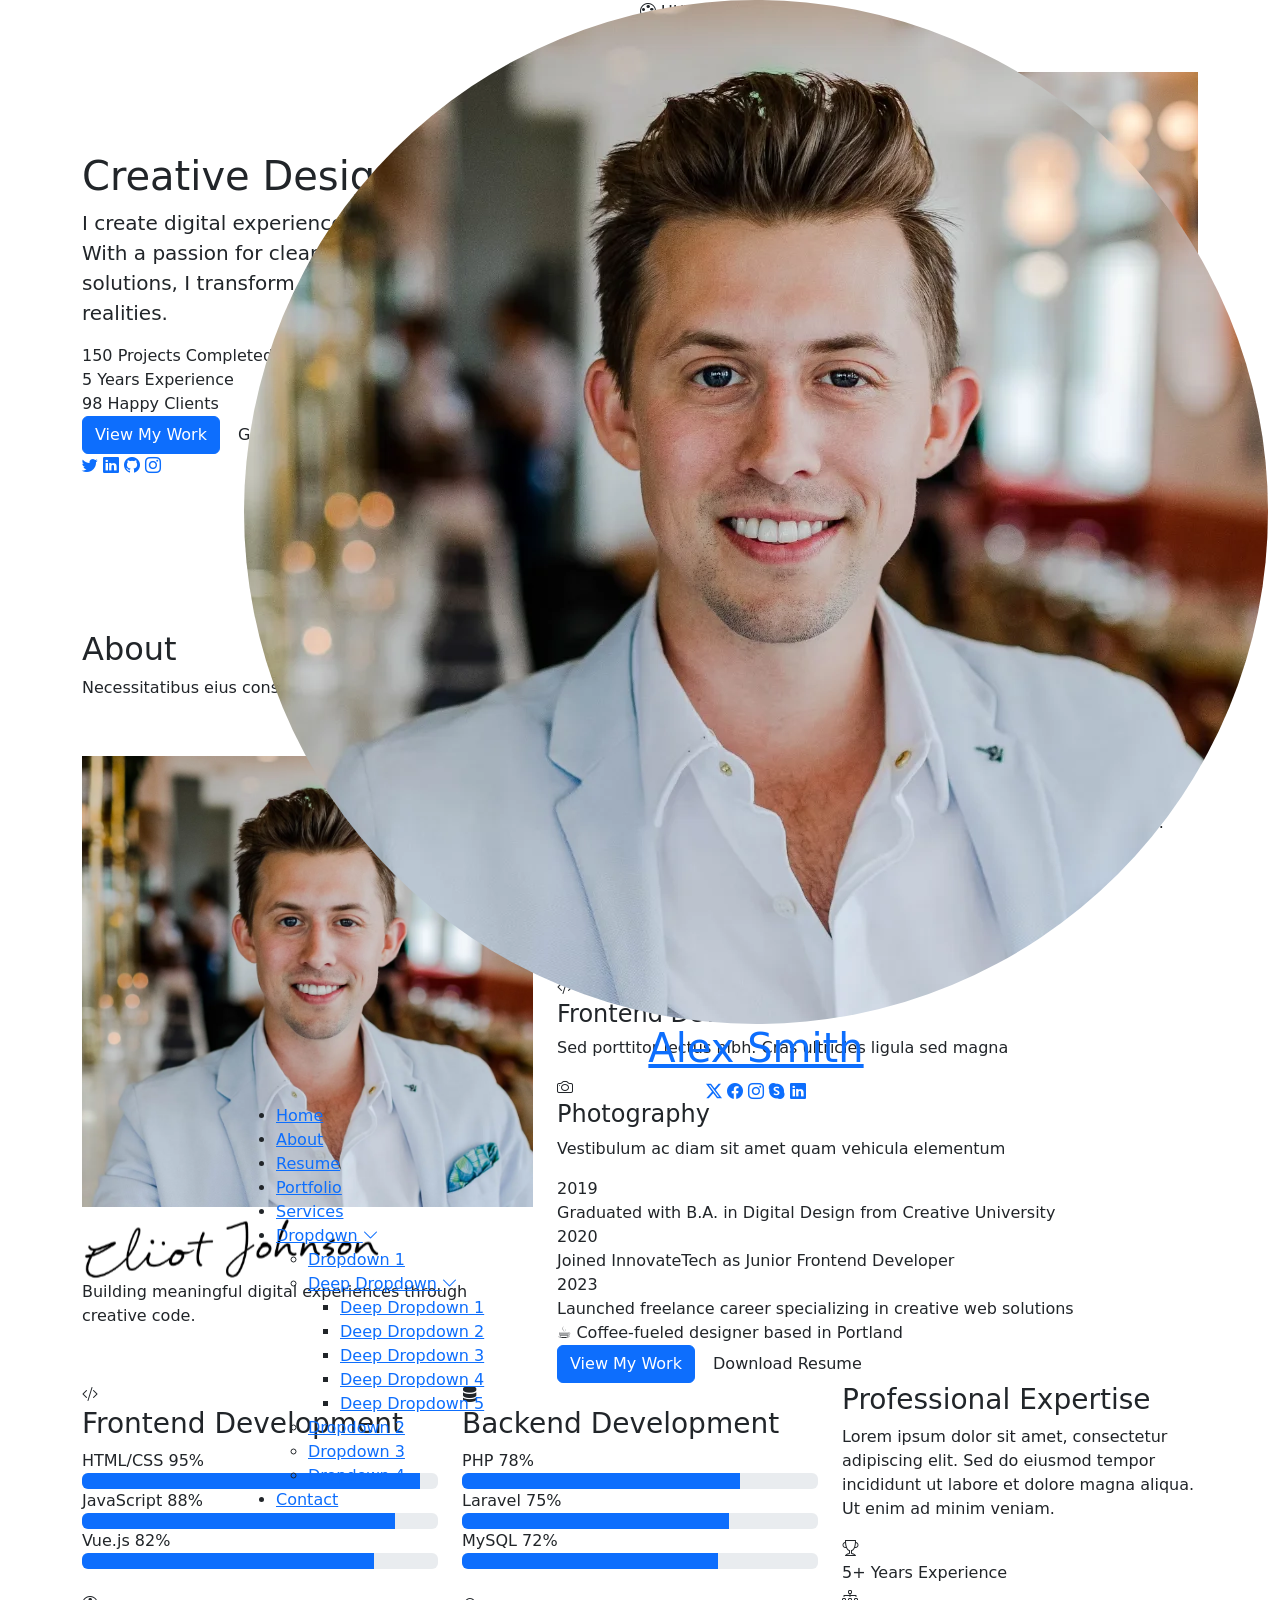
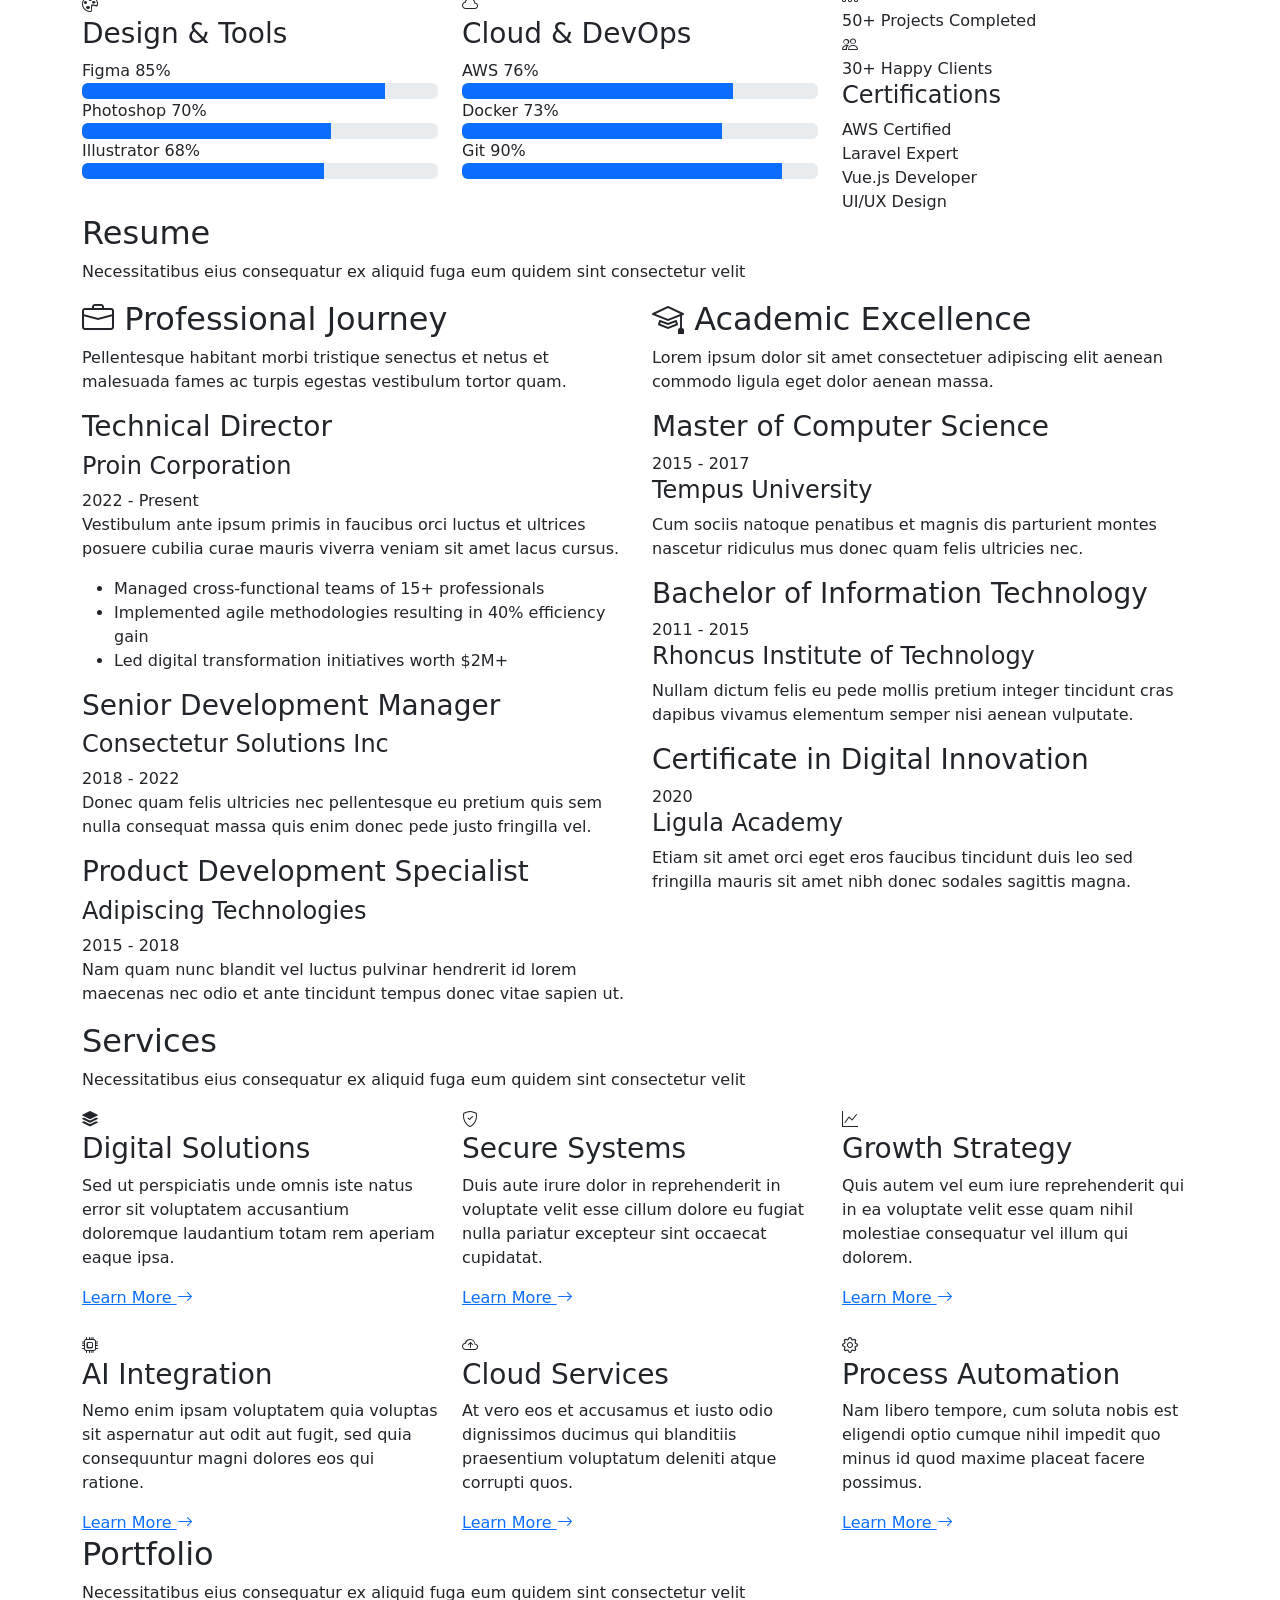
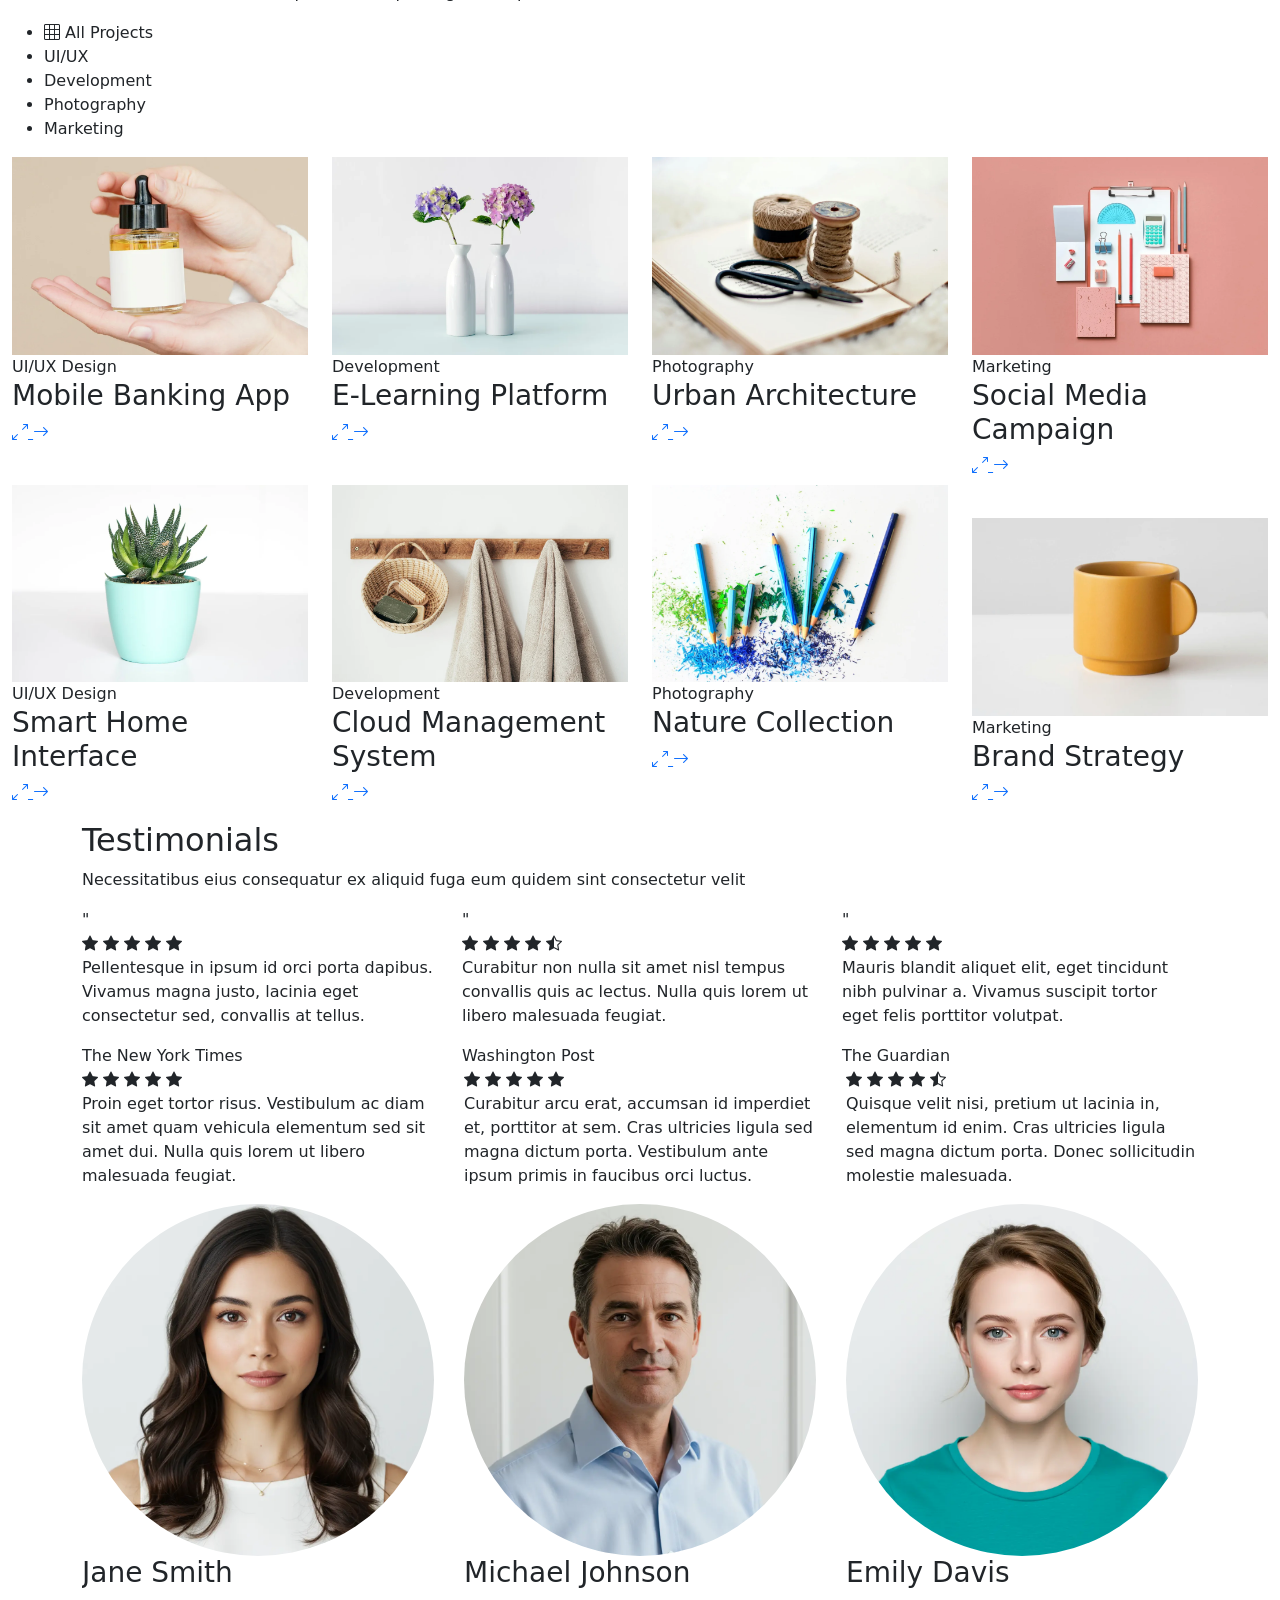
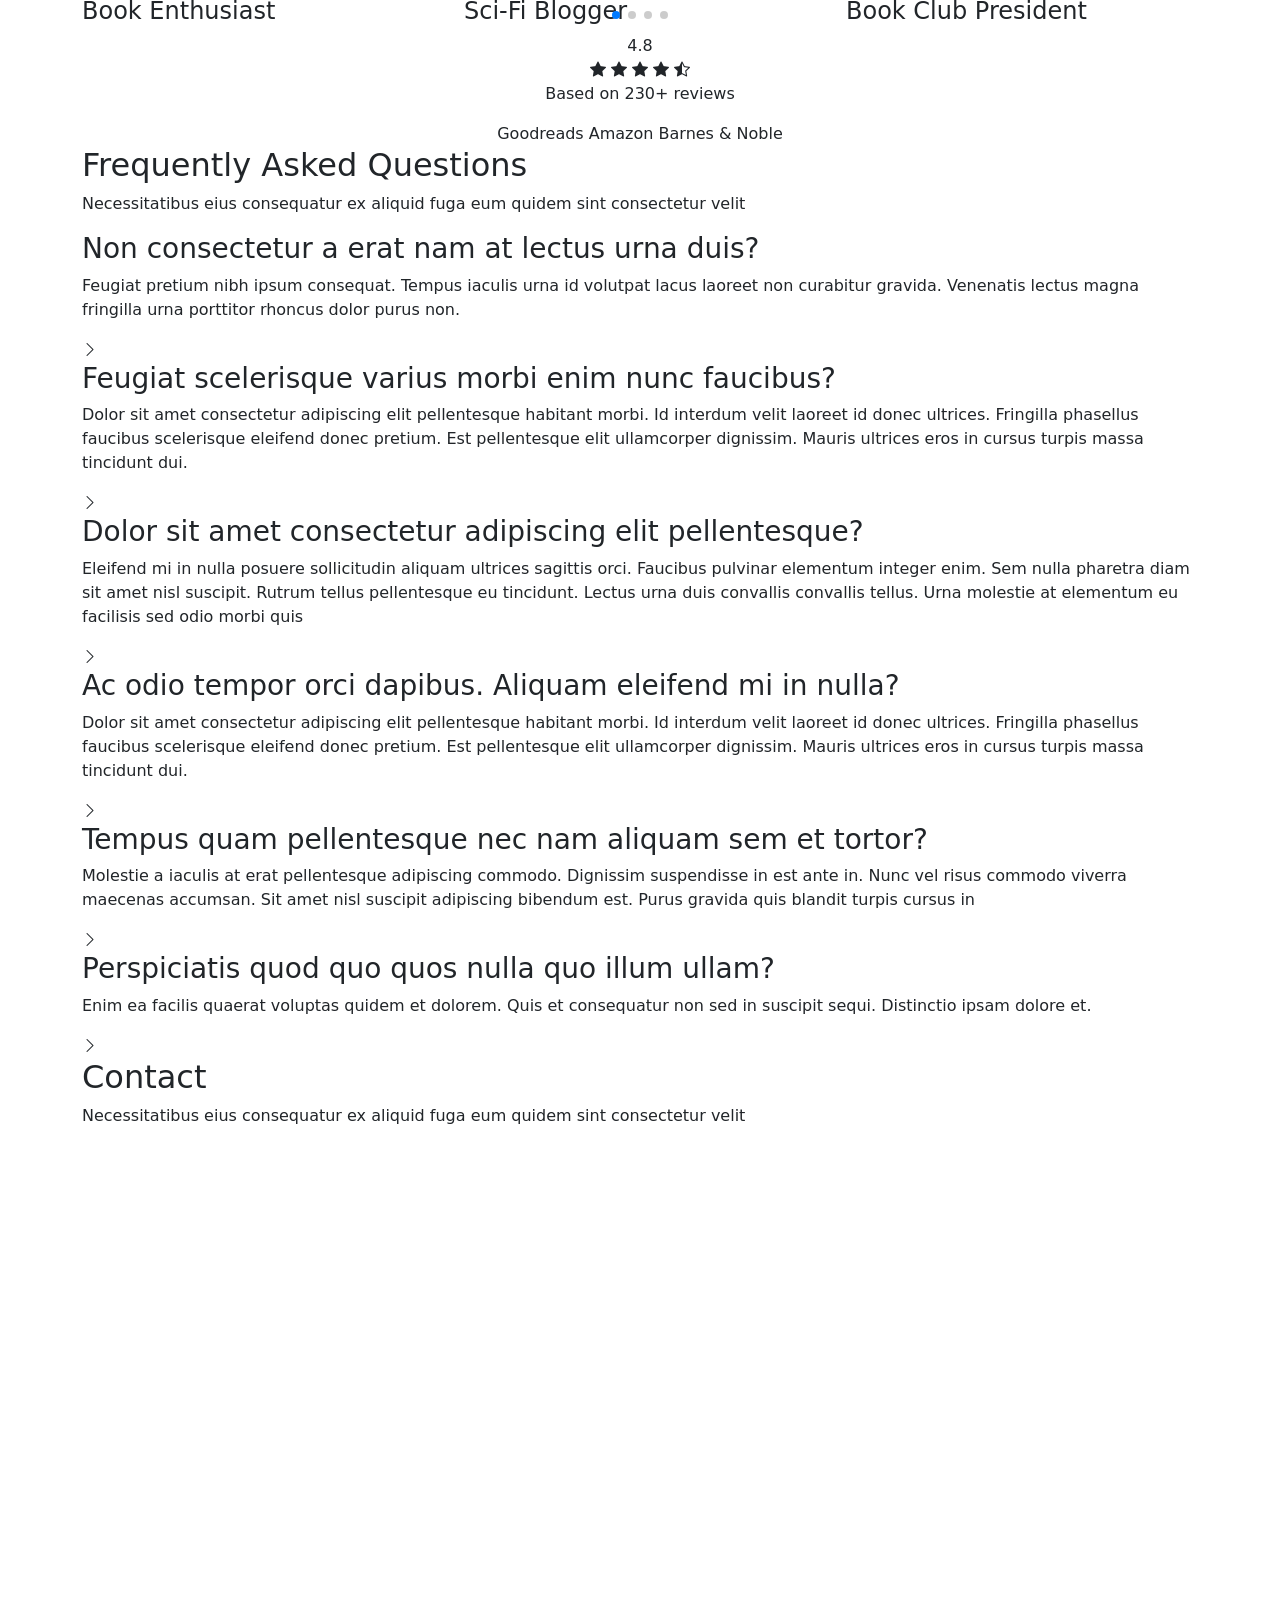
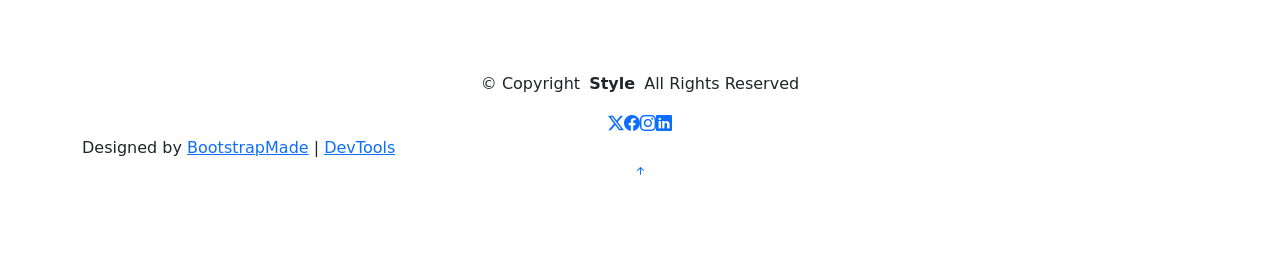
==== index.html @ 2ed04439 "firstCommit portafolio" ====
<!DOCTYPE html>
<html lang="en">

<head>
  <meta charset="utf-8">
  <meta content="width=device-width, initial-scale=1.0" name="viewport">
  <title>Index - Style Bootstrap Template</title>
  <meta name="description" content="">
  <meta name="keywords" content="">

  <!-- Favicons -->
  <link href="assets/img/favicon.png" rel="icon">
  <link href="assets/img/apple-touch-icon.png" rel="apple-touch-icon">

  <!-- Fonts -->
  <link href="https://fonts.googleapis.com" rel="preconnect">
  <link href="https://fonts.gstatic.com" rel="preconnect" crossorigin>
  <link href="https://fonts.googleapis.com/css2?family=Roboto:ital,wght@0,100;0,300;0,400;0,500;0,700;0,900;1,100;1,300;1,400;1,500;1,700;1,900&family=Open+Sans:ital,wght@0,300;0,400;0,500;0,600;0,700;0,800;1,300;1,400;1,500;1,600;1,700;1,800&family=Quicksand:wght@300;400;500;600;700&display=swap" rel="stylesheet">

  <!-- Vendor CSS Files -->
  <link href="assets/vendor/bootstrap/css/bootstrap.min.css" rel="stylesheet">
  <link href="assets/vendor/bootstrap-icons/bootstrap-icons.css" rel="stylesheet">
  <link href="assets/vendor/aos/aos.css" rel="stylesheet">
  <link href="assets/vendor/glightbox/css/glightbox.min.css" rel="stylesheet">
  <link href="assets/vendor/swiper/swiper-bundle.min.css" rel="stylesheet">

  <!-- Main CSS File -->
  <link href="assets/css/main.css" rel="stylesheet">

  <!-- =======================================================
  * Template Name: Style
  * Template URL: https://bootstrapmade.com/style-bootstrap-portfolio-template/
  * Updated: Jul 02 2025 with Bootstrap v5.3.7
  * Author: BootstrapMade.com
  * License: https://bootstrapmade.com/license/
  ======================================================== -->
</head>

<body class="index-page">

  <header id="header" class="header d-flex align-items-center fixed-top">
    <div class="container-fluid position-relative d-flex align-items-center justify-content-between">

      <a href="index.html" class="logo d-flex align-items-center">
        <!-- Uncomment the line below if you also wish to use an image logo -->
        <!-- <img src="assets/img/logo.webp" alt=""> -->
        <!-- Uncomment the line below if you also wish to use an text logo -->
        <!-- <h1 class="sitename">Style</h1>  -->
      </a>

      <nav id="navmenu" class="navmenu">

        <div class="profile-img">
          <img src="assets/img/profile/profile-square-1.webp" alt="" class="img-fluid rounded-circle">
        </div>

        <a href="index.html" class="logo d-flex align-items-center justify-content-center active">
          <!-- Uncomment the line below if you also wish to use an image logo -->
          <!-- <img src="assets/img/logo.webp" alt=""> -->
          <h1 class="sitename">Alex Smith</h1>
        </a>

        <div class="social-links text-center">
          <a href="#" class="twitter"><i class="bi bi-twitter-x"></i></a>
          <a href="#" class="facebook"><i class="bi bi-facebook"></i></a>
          <a href="#" class="instagram"><i class="bi bi-instagram"></i></a>
          <a href="#" class="google-plus"><i class="bi bi-skype"></i></a>
          <a href="#" class="linkedin"><i class="bi bi-linkedin"></i></a>
        </div>

        <ul>
          <li><a href="#hero">Home</a></li>
          <li><a href="#about">About</a></li>
          <li><a href="#resume">Resume</a></li>
          <li><a href="#portfolio">Portfolio</a></li>
          <li><a href="#services">Services</a></li>
          <li class="dropdown"><a href="#"><span>Dropdown</span> <i class="bi bi-chevron-down toggle-dropdown"></i></a>
            <ul>
              <li><a href="#">Dropdown 1</a></li>
              <li class="dropdown"><a href="#"><span>Deep Dropdown</span> <i class="bi bi-chevron-down toggle-dropdown"></i></a>
                <ul>
                  <li><a href="#">Deep Dropdown 1</a></li>
                  <li><a href="#">Deep Dropdown 2</a></li>
                  <li><a href="#">Deep Dropdown 3</a></li>
                  <li><a href="#">Deep Dropdown 4</a></li>
                  <li><a href="#">Deep Dropdown 5</a></li>
                </ul>
              </li>
              <li><a href="#">Dropdown 2</a></li>
              <li><a href="#">Dropdown 3</a></li>
              <li><a href="#">Dropdown 4</a></li>
            </ul>
          </li>
          <li><a href="#contact">Contact</a></li>
        </ul>
        <i class="mobile-nav-toggle d-xl-none bi bi-list"></i>
      </nav>

    </div>
  </header>

  <main class="main">

    <!-- Hero Section -->
    <section id="hero" class="hero section">

      <div class="container">
        <div class="row g-0 align-items-center">

          <div class="col-lg-6 hero-content" data-aos="fade-right" data-aos-delay="100">
            <div class="content-wrapper">
              <h1 class="hero-title">Creative <span class="typed" data-typed-items="Designer, Developer, Freelancer, Artist"></span></h1>
              <p class="lead">I create digital experiences that inspire and engage. With a passion for clean design and innovative solutions, I transform ideas into beautiful, functional realities.</p>

              <div class="hero-stats" data-aos="fade-up" data-aos-delay="200">
                <div class="stat-item">
                  <span class="purecounter" data-purecounter-start="0" data-purecounter-end="150" data-purecounter-duration="2">0</span>
                  <span class="stat-label">Projects Completed</span>
                </div>
                <div class="stat-item">
                  <span class="purecounter" data-purecounter-start="0" data-purecounter-end="5" data-purecounter-duration="2">0</span>
                  <span class="stat-label">Years Experience</span>
                </div>
                <div class="stat-item">
                  <span class="purecounter" data-purecounter-start="0" data-purecounter-end="98" data-purecounter-duration="2">0</span>
                  <span class="stat-label">Happy Clients</span>
                </div>
              </div>

              <div class="hero-actions" data-aos="fade-up" data-aos-delay="300">
                <a href="#portfolio" class="btn btn-primary">View My Work</a>
                <a href="#contact" class="btn btn-outline">Get In Touch</a>
              </div>

              <div class="social-links" data-aos="fade-up" data-aos-delay="400">
                <a href="#"><i class="bi bi-twitter"></i></a>
                <a href="#"><i class="bi bi-linkedin"></i></a>
                <a href="#"><i class="bi bi-github"></i></a>
                <a href="#"><i class="bi bi-instagram"></i></a>
              </div>
            </div>
          </div>

          <div class="col-lg-6 hero-image" data-aos="fade-left" data-aos-delay="200">
            <div class="image-container">
              <div class="floating-elements">
                <div class="floating-card card-1" data-aos="zoom-in" data-aos-delay="300">
                  <i class="bi bi-palette"></i>
                  <span>UI/UX Design</span>
                </div>
                <div class="floating-card card-2" data-aos="zoom-in" data-aos-delay="400">
                  <i class="bi bi-code-slash"></i>
                  <span>Development</span>
                </div>
                <div class="floating-card card-3" data-aos="zoom-in" data-aos-delay="500">
                  <i class="bi bi-lightning"></i>
                  <span>Creative Ideas</span>
                </div>
              </div>
              <img src="assets/img/profile/profile-square-1.webp" alt="Portfolio Hero" class="img-fluid hero-main-image">
              <div class="image-overlay"></div>
            </div>
          </div>

        </div>
      </div>

    </section><!-- /Hero Section -->

    <!-- About Section -->
    <section id="about" class="about section">

      <!-- Section Title -->
      <div class="container section-title">
        <h2>About</h2>
        <p>Necessitatibus eius consequatur ex aliquid fuga eum quidem sint consectetur velit</p>
      </div><!-- End Section Title -->

      <div class="container" data-aos="fade-up" data-aos-delay="100">

        <div class="row align-items-center">

          <div class="col-lg-5" data-aos="fade-right" data-aos-delay="200">
            <div class="profile-image-wrapper">
              <div class="profile-image">
                <img src="assets/img/profile/profile-square-1.webp" alt="Profile" class="img-fluid">
              </div>
              <div class="signature-section">
                <img src="assets/img/misc/signature-1.webp" alt="Signature" class="signature">
                <p class="quote">Building meaningful digital experiences through creative code.</p>
              </div>
            </div>
          </div>

          <div class="col-lg-7" data-aos="fade-left" data-aos-delay="300">
            <div class="about-content">
              <div class="intro">
                <h2>Hi, I'm Brandon - a Creative Developer</h2>
                <p>Lorem ipsum dolor sit amet, consectetur adipiscing elit. Pellentesque habitant morbi tristique senectus et netus et malesuada fames ac turpis egestas. Vestibulum tortor quam, feugiat vitae, ultricies eget, tempor sit amet, ante. Donec eu libero sit amet quam egestas semper.</p>
              </div>

              <div class="skills-grid">
                <div class="skill-item" data-aos="zoom-in" data-aos-delay="400">
                  <div class="skill-icon">
                    <i class="bi bi-palette"></i>
                  </div>
                  <h4>UI/UX Design</h4>
                  <p>Mauris blandit aliquet elit, eget tincidunt nibh pulvinar</p>
                </div>
                <div class="skill-item" data-aos="zoom-in" data-aos-delay="450">
                  <div class="skill-icon">
                    <i class="bi bi-code-slash"></i>
                  </div>
                  <h4>Frontend Dev</h4>
                  <p>Sed porttitor lectus nibh. Cras ultricies ligula sed magna</p>
                </div>
                <div class="skill-item" data-aos="zoom-in" data-aos-delay="500">
                  <div class="skill-icon">
                    <i class="bi bi-camera"></i>
                  </div>
                  <h4>Photography</h4>
                  <p>Vestibulum ac diam sit amet quam vehicula elementum</p>
                </div>
              </div>

              <div class="journey-timeline" data-aos="fade-up" data-aos-delay="300">
                <div class="timeline-item">
                  <div class="year">2019</div>
                  <div class="description">Graduated with B.A. in Digital Design from Creative University</div>
                </div>
                <div class="timeline-item">
                  <div class="year">2020</div>
                  <div class="description">Joined InnovateTech as Junior Frontend Developer</div>
                </div>
                <div class="timeline-item">
                  <div class="year">2023</div>
                  <div class="description">Launched freelance career specializing in creative web solutions</div>
                </div>
              </div>

              <div class="cta-section" data-aos="fade-up" data-aos-delay="400">
                <div class="fun-fact">
                  <span class="emoji">☕</span>
                  <span class="text">Coffee-fueled designer based in Portland</span>
                </div>
                <div class="action-buttons">
                  <a href="#portfolio" class="btn btn-primary">View My Work</a>
                  <a href="#" class="btn btn-outline">Download Resume</a>
                </div>
              </div>

            </div>
          </div>

        </div>

      </div>

    </section><!-- /About Section -->

    <!-- Skills Section -->
    <section id="skills" class="skills section">

      <div class="container" data-aos="fade-up" data-aos-delay="100">

        <div class="row">
          <div class="col-lg-8">
            <div class="skills-grid">
              <div class="row g-4">
                <div class="col-md-6" data-aos="flip-left" data-aos-delay="200">
                  <div class="skill-card">
                    <div class="skill-header">
                      <i class="bi bi-code-slash"></i>
                      <h3>Frontend Development</h3>
                    </div>
                    <div class="skills-animation">
                      <div class="skill-item">
                        <div class="skill-info">
                          <span class="skill-name">HTML/CSS</span>
                          <span class="skill-percentage">95%</span>
                        </div>
                        <div class="skill-bar progress">
                          <div class="progress-bar" role="progressbar" aria-valuenow="95" aria-valuemin="0" aria-valuemax="100"></div>
                        </div>
                      </div>

                      <div class="skill-item">
                        <div class="skill-info">
                          <span class="skill-name">JavaScript</span>
                          <span class="skill-percentage">88%</span>
                        </div>
                        <div class="skill-bar progress">
                          <div class="progress-bar" role="progressbar" aria-valuenow="88" aria-valuemin="0" aria-valuemax="100"></div>
                        </div>
                      </div>

                      <div class="skill-item">
                        <div class="skill-info">
                          <span class="skill-name">Vue.js</span>
                          <span class="skill-percentage">82%</span>
                        </div>
                        <div class="skill-bar progress">
                          <div class="progress-bar" role="progressbar" aria-valuenow="82" aria-valuemin="0" aria-valuemax="100"></div>
                        </div>
                      </div>
                    </div>
                  </div><!-- End Frontend Card -->
                </div>

                <div class="col-md-6" data-aos="flip-left" data-aos-delay="300">
                  <div class="skill-card">
                    <div class="skill-header">
                      <i class="bi bi-server"></i>
                      <h3>Backend Development</h3>
                    </div>
                    <div class="skills-animation">
                      <div class="skill-item">
                        <div class="skill-info">
                          <span class="skill-name">PHP</span>
                          <span class="skill-percentage">78%</span>
                        </div>
                        <div class="skill-bar progress">
                          <div class="progress-bar" role="progressbar" aria-valuenow="78" aria-valuemin="0" aria-valuemax="100"></div>
                        </div>
                      </div>

                      <div class="skill-item">
                        <div class="skill-info">
                          <span class="skill-name">Laravel</span>
                          <span class="skill-percentage">75%</span>
                        </div>
                        <div class="skill-bar progress">
                          <div class="progress-bar" role="progressbar" aria-valuenow="75" aria-valuemin="0" aria-valuemax="100"></div>
                        </div>
                      </div>

                      <div class="skill-item">
                        <div class="skill-info">
                          <span class="skill-name">MySQL</span>
                          <span class="skill-percentage">72%</span>
                        </div>
                        <div class="skill-bar progress">
                          <div class="progress-bar" role="progressbar" aria-valuenow="72" aria-valuemin="0" aria-valuemax="100"></div>
                        </div>
                      </div>
                    </div>
                  </div><!-- End Backend Card -->
                </div>

                <div class="col-md-6" data-aos="flip-left" data-aos-delay="400">
                  <div class="skill-card">
                    <div class="skill-header">
                      <i class="bi bi-palette"></i>
                      <h3>Design &amp; Tools</h3>
                    </div>
                    <div class="skills-animation">
                      <div class="skill-item">
                        <div class="skill-info">
                          <span class="skill-name">Figma</span>
                          <span class="skill-percentage">85%</span>
                        </div>
                        <div class="skill-bar progress">
                          <div class="progress-bar" role="progressbar" aria-valuenow="85" aria-valuemin="0" aria-valuemax="100"></div>
                        </div>
                      </div>

                      <div class="skill-item">
                        <div class="skill-info">
                          <span class="skill-name">Photoshop</span>
                          <span class="skill-percentage">70%</span>
                        </div>
                        <div class="skill-bar progress">
                          <div class="progress-bar" role="progressbar" aria-valuenow="70" aria-valuemin="0" aria-valuemax="100"></div>
                        </div>
                      </div>

                      <div class="skill-item">
                        <div class="skill-info">
                          <span class="skill-name">Illustrator</span>
                          <span class="skill-percentage">68%</span>
                        </div>
                        <div class="skill-bar progress">
                          <div class="progress-bar" role="progressbar" aria-valuenow="68" aria-valuemin="0" aria-valuemax="100"></div>
                        </div>
                      </div>
                    </div>
                  </div><!-- End Design Card -->
                </div>

                <div class="col-md-6" data-aos="flip-left" data-aos-delay="500">
                  <div class="skill-card">
                    <div class="skill-header">
                      <i class="bi bi-cloud"></i>
                      <h3>Cloud &amp; DevOps</h3>
                    </div>
                    <div class="skills-animation">
                      <div class="skill-item">
                        <div class="skill-info">
                          <span class="skill-name">AWS</span>
                          <span class="skill-percentage">76%</span>
                        </div>
                        <div class="skill-bar progress">
                          <div class="progress-bar" role="progressbar" aria-valuenow="76" aria-valuemin="0" aria-valuemax="100"></div>
                        </div>
                      </div>

                      <div class="skill-item">
                        <div class="skill-info">
                          <span class="skill-name">Docker</span>
                          <span class="skill-percentage">73%</span>
                        </div>
                        <div class="skill-bar progress">
                          <div class="progress-bar" role="progressbar" aria-valuenow="73" aria-valuemin="0" aria-valuemax="100"></div>
                        </div>
                      </div>

                      <div class="skill-item">
                        <div class="skill-info">
                          <span class="skill-name">Git</span>
                          <span class="skill-percentage">90%</span>
                        </div>
                        <div class="skill-bar progress">
                          <div class="progress-bar" role="progressbar" aria-valuenow="90" aria-valuemin="0" aria-valuemax="100"></div>
                        </div>
                      </div>
                    </div>
                  </div><!-- End DevOps Card -->
                </div>
              </div>
            </div><!-- End Skills Grid -->
          </div>

          <div class="col-lg-4">
            <div class="skills-summary" data-aos="fade-left" data-aos-delay="200">
              <h3>Professional Expertise</h3>
              <p>Lorem ipsum dolor sit amet, consectetur adipiscing elit. Sed do eiusmod tempor incididunt ut labore et dolore magna aliqua. Ut enim ad minim veniam.</p>

              <div class="summary-stats">
                <div class="stat-item" data-aos="zoom-in" data-aos-delay="300">
                  <div class="stat-circle">
                    <i class="bi bi-trophy"></i>
                  </div>
                  <div class="stat-info">
                    <span class="stat-number">5+</span>
                    <span class="stat-label">Years Experience</span>
                  </div>
                </div>

                <div class="stat-item" data-aos="zoom-in" data-aos-delay="400">
                  <div class="stat-circle">
                    <i class="bi bi-diagram-3"></i>
                  </div>
                  <div class="stat-info">
                    <span class="stat-number">50+</span>
                    <span class="stat-label">Projects Completed</span>
                  </div>
                </div>

                <div class="stat-item" data-aos="zoom-in" data-aos-delay="500">
                  <div class="stat-circle">
                    <i class="bi bi-people"></i>
                  </div>
                  <div class="stat-info">
                    <span class="stat-number">30+</span>
                    <span class="stat-label">Happy Clients</span>
                  </div>
                </div>
              </div>

              <div class="skills-badges" data-aos="fade-up" data-aos-delay="600">
                <h4>Certifications</h4>
                <div class="badge-list">
                  <div class="skill-badge">AWS Certified</div>
                  <div class="skill-badge">Laravel Expert</div>
                  <div class="skill-badge">Vue.js Developer</div>
                  <div class="skill-badge">UI/UX Design</div>
                </div>
              </div>
            </div><!-- End Skills Summary -->
          </div>
        </div>

      </div>

    </section><!-- /Skills Section -->

    <!-- Resume Section -->
    <section id="resume" class="resume section">

      <!-- Section Title -->
      <div class="container section-title">
        <h2>Resume</h2>
        <p>Necessitatibus eius consequatur ex aliquid fuga eum quidem sint consectetur velit</p>
      </div><!-- End Section Title -->

      <div class="container" data-aos="fade-up" data-aos-delay="100">

        <div class="row">
          <div class="col-lg-6" data-aos="fade-right" data-aos-delay="200">
            <div class="experience-section">
              <div class="section-header">
                <h2><i class="bi bi-briefcase"></i> Professional Journey</h2>
                <p class="section-subtitle">Pellentesque habitant morbi tristique senectus et netus et malesuada fames ac turpis egestas vestibulum tortor quam.</p>
              </div>

              <div class="experience-cards">
                <div class="experience-card" data-aos="zoom-in" data-aos-delay="300">
                  <div class="card-header">
                    <div class="role-info">
                      <h3>Technical Director</h3>
                      <h4>Proin Corporation</h4>
                    </div>
                    <span class="duration">2022 - Present</span>
                  </div>
                  <div class="card-body">
                    <p>Vestibulum ante ipsum primis in faucibus orci luctus et ultrices posuere cubilia curae mauris viverra veniam sit amet lacus cursus.</p>
                    <ul class="achievements">
                      <li>Managed cross-functional teams of 15+ professionals</li>
                      <li>Implemented agile methodologies resulting in 40% efficiency gain</li>
                      <li>Led digital transformation initiatives worth $2M+</li>
                    </ul>
                  </div>
                </div>

                <div class="experience-card" data-aos="zoom-in" data-aos-delay="400">
                  <div class="card-header">
                    <div class="role-info">
                      <h3>Senior Development Manager</h3>
                      <h4>Consectetur Solutions Inc</h4>
                    </div>
                    <span class="duration">2018 - 2022</span>
                  </div>
                  <div class="card-body">
                    <p>Donec quam felis ultricies nec pellentesque eu pretium quis sem nulla consequat massa quis enim donec pede justo fringilla vel.</p>
                  </div>
                </div>

                <div class="experience-card" data-aos="zoom-in" data-aos-delay="500">
                  <div class="card-header">
                    <div class="role-info">
                      <h3>Product Development Specialist</h3>
                      <h4>Adipiscing Technologies</h4>
                    </div>
                    <span class="duration">2015 - 2018</span>
                  </div>
                  <div class="card-body">
                    <p>Nam quam nunc blandit vel luctus pulvinar hendrerit id lorem maecenas nec odio et ante tincidunt tempus donec vitae sapien ut.</p>
                  </div>
                </div>
              </div>
            </div>
          </div>

          <div class="col-lg-6" data-aos="fade-left" data-aos-delay="200">
            <div class="education-section">
              <div class="section-header">
                <h2><i class="bi bi-mortarboard"></i> Academic Excellence</h2>
                <p class="section-subtitle">Lorem ipsum dolor sit amet consectetuer adipiscing elit aenean commodo ligula eget dolor aenean massa.</p>
              </div>

              <div class="education-timeline">
                <div class="timeline-track"></div>

                <div class="education-item" data-aos="slide-up" data-aos-delay="300">
                  <div class="timeline-marker"></div>
                  <div class="education-content">
                    <div class="degree-header">
                      <h3>Master of Computer Science</h3>
                      <span class="year">2015 - 2017</span>
                    </div>
                    <h4 class="institution">Tempus University</h4>
                    <p>Cum sociis natoque penatibus et magnis dis parturient montes nascetur ridiculus mus donec quam felis ultricies nec.</p>
                  </div>
                </div>

                <div class="education-item" data-aos="slide-up" data-aos-delay="400">
                  <div class="timeline-marker"></div>
                  <div class="education-content">
                    <div class="degree-header">
                      <h3>Bachelor of Information Technology</h3>
                      <span class="year">2011 - 2015</span>
                    </div>
                    <h4 class="institution">Rhoncus Institute of Technology</h4>
                    <p>Nullam dictum felis eu pede mollis pretium integer tincidunt cras dapibus vivamus elementum semper nisi aenean vulputate.</p>
                  </div>
                </div>

                <div class="education-item" data-aos="slide-up" data-aos-delay="500">
                  <div class="timeline-marker"></div>
                  <div class="education-content">
                    <div class="degree-header">
                      <h3>Certificate in Digital Innovation</h3>
                      <span class="year">2020</span>
                    </div>
                    <h4 class="institution">Ligula Academy</h4>
                    <p>Etiam sit amet orci eget eros faucibus tincidunt duis leo sed fringilla mauris sit amet nibh donec sodales sagittis magna.</p>
                  </div>
                </div>
              </div>
            </div>
          </div>
        </div>

      </div>

    </section><!-- /Resume Section -->

    <!-- Services Section -->
    <section id="services" class="services section">

      <!-- Section Title -->
      <div class="container section-title">
        <h2>Services</h2>
        <p>Necessitatibus eius consequatur ex aliquid fuga eum quidem sint consectetur velit</p>
      </div><!-- End Section Title -->

      <div class="container" data-aos="fade-up" data-aos-delay="100">

        <div class="row g-4">

          <!-- Card 1 -->
          <div class="col-lg-4 col-md-6" data-aos="fade-up" data-aos-delay="100">
            <div class="service-item">
              <div class="icon">
                <i class="bi bi-stack"></i>
              </div>
              <h3>Digital Solutions</h3>
              <p>Sed ut perspiciatis unde omnis iste natus error sit voluptatem accusantium doloremque laudantium totam rem aperiam eaque ipsa.</p>
              <div class="card-links">
                <a href="#" class="link-item">
                  Learn More
                  <i class="bi bi-arrow-right"></i>
                </a>
              </div>
            </div>
          </div><!-- End Service Item -->

          <!-- Card 2 -->
          <div class="col-lg-4 col-md-6" data-aos="fade-up" data-aos-delay="200">
            <div class="service-item">
              <div class="icon">
                <i class="bi bi-shield-check"></i>
              </div>
              <h3>Secure Systems</h3>
              <p>Duis aute irure dolor in reprehenderit in voluptate velit esse cillum dolore eu fugiat nulla pariatur excepteur sint occaecat cupidatat.</p>
              <div class="card-links">
                <a href="#" class="link-item">
                  Learn More
                  <i class="bi bi-arrow-right"></i>
                </a>
              </div>
            </div>
          </div><!-- End Service Item -->

          <!-- Card 3 -->
          <div class="col-lg-4 col-md-6" data-aos="fade-up" data-aos-delay="300">
            <div class="service-item">
              <div class="icon">
                <i class="bi bi-graph-up"></i>
              </div>
              <h3>Growth Strategy</h3>
              <p>Quis autem vel eum iure reprehenderit qui in ea voluptate velit esse quam nihil molestiae consequatur vel illum qui dolorem.</p>
              <div class="card-links">
                <a href="#" class="link-item">
                  Learn More
                  <i class="bi bi-arrow-right"></i>
                </a>
              </div>
            </div>
          </div><!-- End Service Item -->

          <!-- Card 4 -->
          <div class="col-lg-4 col-md-6" data-aos="fade-up" data-aos-delay="100">
            <div class="service-item">
              <div class="icon">
                <i class="bi bi-cpu"></i>
              </div>
              <h3>AI Integration</h3>
              <p>Nemo enim ipsam voluptatem quia voluptas sit aspernatur aut odit aut fugit, sed quia consequuntur magni dolores eos qui ratione.</p>
              <div class="card-links">
                <a href="#" class="link-item">
                  Learn More
                  <i class="bi bi-arrow-right"></i>
                </a>
              </div>
            </div>
          </div><!-- End Service Item -->

          <!-- Card 5 -->
          <div class="col-lg-4 col-md-6" data-aos="fade-up" data-aos-delay="200">
            <div class="service-item">
              <div class="icon">
                <i class="bi bi-cloud-arrow-up"></i>
              </div>
              <h3>Cloud Services</h3>
              <p>At vero eos et accusamus et iusto odio dignissimos ducimus qui blanditiis praesentium voluptatum deleniti atque corrupti quos.</p>
              <div class="card-links">
                <a href="#" class="link-item">
                  Learn More
                  <i class="bi bi-arrow-right"></i>
                </a>
              </div>
            </div>
          </div><!-- End Service Item -->

          <!-- Card 6 -->
          <div class="col-lg-4 col-md-6" data-aos="fade-up" data-aos-delay="300">
            <div class="service-item">
              <div class="icon">
                <i class="bi bi-gear"></i>
              </div>
              <h3>Process Automation</h3>
              <p>Nam libero tempore, cum soluta nobis est eligendi optio cumque nihil impedit quo minus id quod maxime placeat facere possimus.</p>
              <div class="card-links">
                <a href="#" class="link-item">
                  Learn More
                  <i class="bi bi-arrow-right"></i>
                </a>
              </div>
            </div>
          </div><!-- End Service Item -->

        </div>

      </div>

    </section><!-- /Services Section -->

    <!-- Portfolio Section -->
    <section id="portfolio" class="portfolio section">

      <!-- Section Title -->
      <div class="container section-title">
        <h2>Portfolio</h2>
        <p>Necessitatibus eius consequatur ex aliquid fuga eum quidem sint consectetur velit</p>
      </div><!-- End Section Title -->

      <div class="container-fluid" data-aos="fade-up" data-aos-delay="100">

        <div class="isotope-layout" data-default-filter="*" data-layout="masonry" data-sort="original-order">

          <ul class="portfolio-filters isotope-filters" data-aos="fade-up" data-aos-delay="200">
            <li data-filter="*" class="filter-active">
              <i class="bi bi-grid-3x3"></i> All Projects
            </li>
            <li data-filter=".filter-ui">
              UI/UX
            </li>
            <li data-filter=".filter-development">
              Development
            </li>
            <li data-filter=".filter-photography">
              Photography
            </li>
            <li data-filter=".filter-marketing">
              Marketing
            </li>
          </ul>

          <div class="row g-4 isotope-container" data-aos="fade-up" data-aos-delay="300">

            <div class="col-xl-3 col-lg-4 col-md-6 portfolio-item isotope-item filter-ui">
              <article class="portfolio-entry">
                <figure class="entry-image">
                  <img src="assets/img/portfolio/portfolio-1.webp" class="img-fluid" alt="" loading="lazy">
                  <div class="entry-overlay">
                    <div class="overlay-content">
                      <div class="entry-meta">UI/UX Design</div>
                      <h3 class="entry-title">Mobile Banking App</h3>
                      <div class="entry-links">
                        <a href="assets/img/portfolio/portfolio-1.webp" class="glightbox" data-gallery="portfolio-gallery-ui" data-glightbox="title: Mobile Banking App; description: Praesent commodo cursus magna, vel scelerisque nisl consectetur.">
                          <i class="bi bi-arrows-angle-expand"></i>
                        </a>
                        <a href="portfolio-details.html">
                          <i class="bi bi-arrow-right"></i>
                        </a>
                      </div>
                    </div>
                  </div>
                </figure>
              </article>
            </div><!-- End Portfolio Item -->

            <div class="col-xl-3 col-lg-4 col-md-6 portfolio-item isotope-item filter-development">
              <article class="portfolio-entry">
                <figure class="entry-image">
                  <img src="assets/img/portfolio/portfolio-10.webp" class="img-fluid" alt="" loading="lazy">
                  <div class="entry-overlay">
                    <div class="overlay-content">
                      <div class="entry-meta">Development</div>
                      <h3 class="entry-title">E-Learning Platform</h3>
                      <div class="entry-links">
                        <a href="assets/img/portfolio/portfolio-10.webp" class="glightbox" data-gallery="portfolio-gallery-development" data-glightbox="title: E-Learning Platform; description: Nulla vitae elit libero, a pharetra augue mollis interdum.">
                          <i class="bi bi-arrows-angle-expand"></i>
                        </a>
                        <a href="portfolio-details.html">
                          <i class="bi bi-arrow-right"></i>
                        </a>
                      </div>
                    </div>
                  </div>
                </figure>
              </article>
            </div><!-- End Portfolio Item -->

            <div class="col-xl-3 col-lg-4 col-md-6 portfolio-item isotope-item filter-photography">
              <article class="portfolio-entry">
                <figure class="entry-image">
                  <img src="assets/img/portfolio/portfolio-7.webp" class="img-fluid" alt="" loading="lazy">
                  <div class="entry-overlay">
                    <div class="overlay-content">
                      <div class="entry-meta">Photography</div>
                      <h3 class="entry-title">Urban Architecture</h3>
                      <div class="entry-links">
                        <a href="assets/img/portfolio/portfolio-7.webp" class="glightbox" data-gallery="portfolio-gallery-photography" data-glightbox="title: Urban Architecture; description: Sed ut perspiciatis unde omnis iste natus error sit voluptatem.">
                          <i class="bi bi-arrows-angle-expand"></i>
                        </a>
                        <a href="portfolio-details.html">
                          <i class="bi bi-arrow-right"></i>
                        </a>
                      </div>
                    </div>
                  </div>
                </figure>
              </article>
            </div><!-- End Portfolio Item -->

            <div class="col-xl-3 col-lg-4 col-md-6 portfolio-item isotope-item filter-marketing">
              <article class="portfolio-entry">
                <figure class="entry-image">
                  <img src="assets/img/portfolio/portfolio-4.webp" class="img-fluid" alt="" loading="lazy">
                  <div class="entry-overlay">
                    <div class="overlay-content">
                      <div class="entry-meta">Marketing</div>
                      <h3 class="entry-title">Social Media Campaign</h3>
                      <div class="entry-links">
                        <a href="assets/img/portfolio/portfolio-4.webp" class="glightbox" data-gallery="portfolio-gallery-marketing" data-glightbox="title: Social Media Campaign; description: Quis autem vel eum iure reprehenderit qui in ea voluptate.">
                          <i class="bi bi-arrows-angle-expand"></i>
                        </a>
                        <a href="portfolio-details.html">
                          <i class="bi bi-arrow-right"></i>
                        </a>
                      </div>
                    </div>
                  </div>
                </figure>
              </article>
            </div><!-- End Portfolio Item -->

            <div class="col-xl-3 col-lg-4 col-md-6 portfolio-item isotope-item filter-ui">
              <article class="portfolio-entry">
                <figure class="entry-image">
                  <img src="assets/img/portfolio/portfolio-2.webp" class="img-fluid" alt="" loading="lazy">
                  <div class="entry-overlay">
                    <div class="overlay-content">
                      <div class="entry-meta">UI/UX Design</div>
                      <h3 class="entry-title">Smart Home Interface</h3>
                      <div class="entry-links">
                        <a href="assets/img/portfolio/portfolio-2.webp" class="glightbox" data-gallery="portfolio-gallery-ui" data-glightbox="title: Smart Home Interface; description: At vero eos et accusamus et iusto odio dignissimos ducimus.">
                          <i class="bi bi-arrows-angle-expand"></i>
                        </a>
                        <a href="portfolio-details.html">
                          <i class="bi bi-arrow-right"></i>
                        </a>
                      </div>
                    </div>
                  </div>
                </figure>
              </article>
            </div><!-- End Portfolio Item -->

            <div class="col-xl-3 col-lg-4 col-md-6 portfolio-item isotope-item filter-development">
              <article class="portfolio-entry">
                <figure class="entry-image">
                  <img src="assets/img/portfolio/portfolio-11.webp" class="img-fluid" alt="" loading="lazy">
                  <div class="entry-overlay">
                    <div class="overlay-content">
                      <div class="entry-meta">Development</div>
                      <h3 class="entry-title">Cloud Management System</h3>
                      <div class="entry-links">
                        <a href="assets/img/portfolio/portfolio-11.webp" class="glightbox" data-gallery="portfolio-gallery-development" data-glightbox="title: Cloud Management System; description: Temporibus autem quibusdam et aut officiis debitis.">
                          <i class="bi bi-arrows-angle-expand"></i>
                        </a>
                        <a href="portfolio-details.html">
                          <i class="bi bi-arrow-right"></i>
                        </a>
                      </div>
                    </div>
                  </div>
                </figure>
              </article>
            </div><!-- End Portfolio Item -->

            <div class="col-xl-3 col-lg-4 col-md-6 portfolio-item isotope-item filter-photography">
              <article class="portfolio-entry">
                <figure class="entry-image">
                  <img src="assets/img/portfolio/portfolio-8.webp" class="img-fluid" alt="" loading="lazy">
                  <div class="entry-overlay">
                    <div class="overlay-content">
                      <div class="entry-meta">Photography</div>
                      <h3 class="entry-title">Nature Collection</h3>
                      <div class="entry-links">
                        <a href="assets/img/portfolio/portfolio-8.webp" class="glightbox" data-gallery="portfolio-gallery-photography" data-glightbox="title: Nature Collection; description: Integer posuere erat a ante venenatis dapibus posuere velit aliquet.">
                          <i class="bi bi-arrows-angle-expand"></i>
                        </a>
                        <a href="portfolio-details.html">
                          <i class="bi bi-arrow-right"></i>
                        </a>
                      </div>
                    </div>
                  </div>
                </figure>
              </article>
            </div><!-- End Portfolio Item -->

            <div class="col-xl-3 col-lg-4 col-md-6 portfolio-item isotope-item filter-marketing">
              <article class="portfolio-entry">
                <figure class="entry-image">
                  <img src="assets/img/portfolio/portfolio-5.webp" class="img-fluid" alt="" loading="lazy">
                  <div class="entry-overlay">
                    <div class="overlay-content">
                      <div class="entry-meta">Marketing</div>
                      <h3 class="entry-title">Brand Strategy</h3>
                      <div class="entry-links">
                        <a href="assets/img/portfolio/portfolio-5.webp" class="glightbox" data-gallery="portfolio-gallery-marketing" data-glightbox="title: Brand Strategy; description: Fusce dapibus, tellus ac cursus commodo, tortor mauris condimentum.">
                          <i class="bi bi-arrows-angle-expand"></i>
                        </a>
                        <a href="portfolio-details.html">
                          <i class="bi bi-arrow-right"></i>
                        </a>
                      </div>
                    </div>
                  </div>
                </figure>
              </article>
            </div><!-- End Portfolio Item -->

          </div><!-- End Portfolio Container -->

        </div>

      </div>

    </section><!-- /Portfolio Section -->

    <!-- Testimonials Section -->
    <section id="testimonials" class="testimonials section">
      <!-- Section Title -->
      <div class="container section-title">
        <h2>Testimonials</h2>
        <p>Necessitatibus eius consequatur ex aliquid fuga eum quidem sint consectetur velit</p>
      </div><!-- End Section Title -->

      <div class="container" data-aos="fade-up" data-aos-delay="100">

        <div class="row">
          <div class="col-12">
            <div class="critic-reviews" data-aos="fade-up" data-aos-delay="300">
              <div class="row">
                <div class="col-md-4">
                  <div class="critic-review">
                    <div class="review-quote">"</div>
                    <div class="stars">
                      <i class="bi bi-star-fill"></i>
                      <i class="bi bi-star-fill"></i>
                      <i class="bi bi-star-fill"></i>
                      <i class="bi bi-star-fill"></i>
                      <i class="bi bi-star-fill"></i>
                    </div>
                    <p>Pellentesque in ipsum id orci porta dapibus. Vivamus magna justo, lacinia eget consectetur sed, convallis at tellus.</p>
                    <div class="critic-info">
                      <div class="critic-name">The New York Times</div>
                    </div>
                  </div>
                </div>
                <div class="col-md-4">
                  <div class="critic-review">
                    <div class="review-quote">"</div>
                    <div class="stars">
                      <i class="bi bi-star-fill"></i>
                      <i class="bi bi-star-fill"></i>
                      <i class="bi bi-star-fill"></i>
                      <i class="bi bi-star-fill"></i>
                      <i class="bi bi-star-half"></i>
                    </div>
                    <p>Curabitur non nulla sit amet nisl tempus convallis quis ac lectus. Nulla quis lorem ut libero malesuada feugiat.</p>
                    <div class="critic-info">
                      <div class="critic-name">Washington Post</div>
                    </div>
                  </div>
                </div>
                <div class="col-md-4">
                  <div class="critic-review">
                    <div class="review-quote">"</div>
                    <div class="stars">
                      <i class="bi bi-star-fill"></i>
                      <i class="bi bi-star-fill"></i>
                      <i class="bi bi-star-fill"></i>
                      <i class="bi bi-star-fill"></i>
                      <i class="bi bi-star-fill"></i>
                    </div>
                    <p>Mauris blandit aliquet elit, eget tincidunt nibh pulvinar a. Vivamus suscipit tortor eget felis porttitor volutpat.</p>
                    <div class="critic-info">
                      <div class="critic-name">The Guardian</div>
                    </div>
                  </div>
                </div>
              </div>
            </div>

            <div class="testimonials-container">
              <div class="swiper testimonials-slider init-swiper" data-aos="fade-up" data-aos-delay="400">
                <script type="application/json" class="swiper-config">
                  {
                    "loop": true,
                    "speed": 600,
                    "autoplay": {
                      "delay": 5000
                    },
                    "slidesPerView": 1,
                    "spaceBetween": 30,
                    "pagination": {
                      "el": ".swiper-pagination",
                      "type": "bullets",
                      "clickable": true
                    },
                    "breakpoints": {
                      "768": {
                        "slidesPerView": 2
                      },
                      "992": {
                        "slidesPerView": 3
                      }
                    }
                  }
                </script>

                <div class="swiper-wrapper">
                  <div class="swiper-slide">
                    <div class="testimonial-item">
                      <div class="stars">
                        <i class="bi bi-star-fill"></i>
                        <i class="bi bi-star-fill"></i>
                        <i class="bi bi-star-fill"></i>
                        <i class="bi bi-star-fill"></i>
                        <i class="bi bi-star-fill"></i>
                      </div>
                      <p>
                        Proin eget tortor risus. Vestibulum ac diam sit amet quam vehicula elementum sed sit amet dui. Nulla quis lorem ut libero malesuada feugiat.
                      </p>
                      <div class="testimonial-profile">
                        <img src="assets/img/person/person-f-1.webp" alt="Reviewer" class="img-fluid rounded-circle">
                        <div>
                          <h3>Jane Smith</h3>
                          <h4>Book Enthusiast</h4>
                        </div>
                      </div>
                    </div>
                  </div><!-- End testimonial item -->

                  <div class="swiper-slide">
                    <div class="testimonial-item">
                      <div class="stars">
                        <i class="bi bi-star-fill"></i>
                        <i class="bi bi-star-fill"></i>
                        <i class="bi bi-star-fill"></i>
                        <i class="bi bi-star-fill"></i>
                        <i class="bi bi-star-fill"></i>
                      </div>
                      <p>
                        Curabitur arcu erat, accumsan id imperdiet et, porttitor at sem. Cras ultricies ligula sed magna dictum porta. Vestibulum ante ipsum primis in faucibus orci luctus.
                      </p>
                      <div class="testimonial-profile">
                        <img src="assets/img/person/person-m-2.webp" alt="Reviewer" class="img-fluid rounded-circle">
                        <div>
                          <h3>Michael Johnson</h3>
                          <h4>Sci-Fi Blogger</h4>
                        </div>
                      </div>
                    </div>
                  </div><!-- End testimonial item -->

                  <div class="swiper-slide">
                    <div class="testimonial-item">
                      <div class="stars">
                        <i class="bi bi-star-fill"></i>
                        <i class="bi bi-star-fill"></i>
                        <i class="bi bi-star-fill"></i>
                        <i class="bi bi-star-fill"></i>
                        <i class="bi bi-star-half"></i>
                      </div>
                      <p>
                        Quisque velit nisi, pretium ut lacinia in, elementum id enim. Cras ultricies ligula sed magna dictum porta. Donec sollicitudin molestie malesuada.
                      </p>
                      <div class="testimonial-profile">
                        <img src="assets/img/person/person-f-3.webp" alt="Reviewer" class="img-fluid rounded-circle">
                        <div>
                          <h3>Emily Davis</h3>
                          <h4>Book Club President</h4>
                        </div>
                      </div>
                    </div>
                  </div><!-- End testimonial item -->

                  <div class="swiper-slide">
                    <div class="testimonial-item">
                      <div class="stars">
                        <i class="bi bi-star-fill"></i>
                        <i class="bi bi-star-fill"></i>
                        <i class="bi bi-star-fill"></i>
                        <i class="bi bi-star-fill"></i>
                        <i class="bi bi-star-fill"></i>
                      </div>
                      <p>
                        Mauris blandit aliquet elit, eget tincidunt nibh pulvinar a. Curabitur aliquet quam id dui posuere blandit. Lorem ipsum dolor sit amet, consectetur.
                      </p>
                      <div class="testimonial-profile">
                        <img src="assets/img/person/person-m-4.webp" alt="Reviewer" class="img-fluid rounded-circle">
                        <div>
                          <h3>Robert Wilson</h3>
                          <h4>Literary Reviewer</h4>
                        </div>
                      </div>
                    </div>
                  </div><!-- End testimonial item -->

                </div>
                <div class="swiper-pagination"></div>
              </div>
            </div>
          </div>
        </div>

        <div class="row">
          <div class="col-12 text-center" data-aos="fade-up">
            <div class="overall-rating">
              <div class="rating-number">4.8</div>
              <div class="rating-stars">
                <i class="bi bi-star-fill"></i>
                <i class="bi bi-star-fill"></i>
                <i class="bi bi-star-fill"></i>
                <i class="bi bi-star-fill"></i>
                <i class="bi bi-star-half"></i>
              </div>
              <p>Based on 230+ reviews</p>
              <div class="rating-platforms">
                <span>Goodreads</span>
                <span>Amazon</span>
                <span>Barnes &amp; Noble</span>
              </div>
            </div>
          </div>
        </div>
      </div>
    </section><!-- /Testimonials Section -->

    <!-- Faq Section -->
    <section id="faq" class="faq section">

      <!-- Section Title -->
      <div class="container section-title">
        <h2>Frequently Asked Questions</h2>
        <p>Necessitatibus eius consequatur ex aliquid fuga eum quidem sint consectetur velit</p>
      </div><!-- End Section Title -->

      <div class="container">

        <div class="row justify-content-center">

          <div class="col-lg-12" data-aos="fade-up" data-aos-delay="100">

            <div class="faq-container">

              <div class="faq-item faq-active">
                <h3>Non consectetur a erat nam at lectus urna duis?</h3>
                <div class="faq-content">
                  <p>Feugiat pretium nibh ipsum consequat. Tempus iaculis urna id volutpat lacus laoreet non curabitur gravida. Venenatis lectus magna fringilla urna porttitor rhoncus dolor purus non.</p>
                </div>
                <i class="faq-toggle bi bi-chevron-right"></i>
              </div><!-- End Faq item-->

              <div class="faq-item">
                <h3>Feugiat scelerisque varius morbi enim nunc faucibus?</h3>
                <div class="faq-content">
                  <p>Dolor sit amet consectetur adipiscing elit pellentesque habitant morbi. Id interdum velit laoreet id donec ultrices. Fringilla phasellus faucibus scelerisque eleifend donec pretium. Est pellentesque elit ullamcorper dignissim. Mauris ultrices eros in cursus turpis massa tincidunt dui.</p>
                </div>
                <i class="faq-toggle bi bi-chevron-right"></i>
              </div><!-- End Faq item-->

              <div class="faq-item">
                <h3>Dolor sit amet consectetur adipiscing elit pellentesque?</h3>
                <div class="faq-content">
                  <p>Eleifend mi in nulla posuere sollicitudin aliquam ultrices sagittis orci. Faucibus pulvinar elementum integer enim. Sem nulla pharetra diam sit amet nisl suscipit. Rutrum tellus pellentesque eu tincidunt. Lectus urna duis convallis convallis tellus. Urna molestie at elementum eu facilisis sed odio morbi quis</p>
                </div>
                <i class="faq-toggle bi bi-chevron-right"></i>
              </div><!-- End Faq item-->

              <div class="faq-item">
                <h3>Ac odio tempor orci dapibus. Aliquam eleifend mi in nulla?</h3>
                <div class="faq-content">
                  <p>Dolor sit amet consectetur adipiscing elit pellentesque habitant morbi. Id interdum velit laoreet id donec ultrices. Fringilla phasellus faucibus scelerisque eleifend donec pretium. Est pellentesque elit ullamcorper dignissim. Mauris ultrices eros in cursus turpis massa tincidunt dui.</p>
                </div>
                <i class="faq-toggle bi bi-chevron-right"></i>
              </div><!-- End Faq item-->

              <div class="faq-item">
                <h3>Tempus quam pellentesque nec nam aliquam sem et tortor?</h3>
                <div class="faq-content">
                  <p>Molestie a iaculis at erat pellentesque adipiscing commodo. Dignissim suspendisse in est ante in. Nunc vel risus commodo viverra maecenas accumsan. Sit amet nisl suscipit adipiscing bibendum est. Purus gravida quis blandit turpis cursus in</p>
                </div>
                <i class="faq-toggle bi bi-chevron-right"></i>
              </div><!-- End Faq item-->

              <div class="faq-item">
                <h3>Perspiciatis quod quo quos nulla quo illum ullam?</h3>
                <div class="faq-content">
                  <p>Enim ea facilis quaerat voluptas quidem et dolorem. Quis et consequatur non sed in suscipit sequi. Distinctio ipsam dolore et.</p>
                </div>
                <i class="faq-toggle bi bi-chevron-right"></i>
              </div><!-- End Faq item-->

            </div>

          </div><!-- End Faq Column-->

        </div>

      </div>

    </section><!-- /Faq Section -->

    <!-- Contact Section -->
    <section id="contact" class="contact section light-background">

      <!-- Section Title -->
      <div class="container section-title">
        <h2>Contact</h2>
        <p>Necessitatibus eius consequatur ex aliquid fuga eum quidem sint consectetur velit</p>
      </div><!-- End Section Title -->

      <div class="container" data-aos="fade-up" data-aos-delay="100">

        <div class="row g-4 g-lg-5">
          <div class="col-lg-5">
            <div class="info-box" data-aos="fade-up" data-aos-delay="200">
              <h3>Contact Info</h3>
              <p>Praesent sapien massa, convallis a pellentesque nec, egestas non nisi. Vestibulum ante ipsum primis.</p>

              <div class="info-item" data-aos="fade-up" data-aos-delay="300">
                <div class="icon-box">
                  <i class="bi bi-geo-alt"></i>
                </div>
                <div class="content">
                  <h4>Our Location</h4>
                  <p>A108 Adam Street</p>
                  <p>New York, NY 535022</p>
                </div>
              </div>

              <div class="info-item" data-aos="fade-up" data-aos-delay="400">
                <div class="icon-box">
                  <i class="bi bi-telephone"></i>
                </div>
                <div class="content">
                  <h4>Phone Number</h4>
                  <p>+1 5589 55488 55</p>
                  <p>+1 6678 254445 41</p>
                </div>
              </div>

              <div class="info-item" data-aos="fade-up" data-aos-delay="500">
                <div class="icon-box">
                  <i class="bi bi-envelope"></i>
                </div>
                <div class="content">
                  <h4>Email Address</h4>
                  <p>info@example.com</p>
                  <p>contact@example.com</p>
                </div>
              </div>
            </div>
          </div>

          <div class="col-lg-7">
            <div class="contact-form" data-aos="fade-up" data-aos-delay="300">
              <h3>Get In Touch</h3>
              <p>Praesent sapien massa, convallis a pellentesque nec, egestas non nisi. Vestibulum ante ipsum primis.</p>

              <form action="forms/contact.php" method="post" class="php-email-form" data-aos="fade-up" data-aos-delay="200">
                <div class="row gy-4">

                  <div class="col-md-6">
                    <input type="text" name="name" class="form-control" placeholder="Your Name" required="">
                  </div>

                  <div class="col-md-6 ">
                    <input type="email" class="form-control" name="email" placeholder="Your Email" required="">
                  </div>

                  <div class="col-12">
                    <input type="text" class="form-control" name="subject" placeholder="Subject" required="">
                  </div>

                  <div class="col-12">
                    <textarea class="form-control" name="message" rows="6" placeholder="Message" required=""></textarea>
                  </div>

                  <div class="col-12 text-center">
                    <div class="loading">Loading</div>
                    <div class="error-message"></div>
                    <div class="sent-message">Your message has been sent. Thank you!</div>

                    <button type="submit" class="btn">Send Message</button>
                  </div>

                </div>
              </form>

            </div>
          </div>

        </div>

      </div>

    </section><!-- /Contact Section -->

  </main>

  <footer id="footer" class="footer dark-background">

    <div class="container">
      <div class="copyright text-center ">
        <p>© <span>Copyright</span> <strong class="px-1 sitename">Style</strong> <span>All Rights Reserved</span></p>
      </div>
      <div class="social-links d-flex justify-content-center">
        <a href=""><i class="bi bi-twitter-x"></i></a>
        <a href=""><i class="bi bi-facebook"></i></a>
        <a href=""><i class="bi bi-instagram"></i></a>
        <a href=""><i class="bi bi-linkedin"></i></a>
      </div>
      <div class="credits">
        <!-- All the links in the footer should remain intact. -->
        <!-- You can delete the links only if you've purchased the pro version. -->
        <!-- Licensing information: https://bootstrapmade.com/license/ -->
        <!-- Purchase the pro version with working PHP/AJAX contact form: [buy-url] -->
        Designed by <a href="https://bootstrapmade.com/">BootstrapMade</a> | <a href="https://bootstrapmade.com/tools/">DevTools</a>
      </div>
    </div>

  </footer>

  <!-- Scroll Top -->
  <a href="#" id="scroll-top" class="scroll-top d-flex align-items-center justify-content-center"><i class="bi bi-arrow-up-short"></i></a>

  <!-- Vendor JS Files -->
  <script src="assets/vendor/bootstrap/js/bootstrap.bundle.min.js"></script>
  <script src="assets/vendor/php-email-form/validate.js"></script>
  <script src="assets/vendor/aos/aos.js"></script>
  <script src="assets/vendor/purecounter/purecounter_vanilla.js"></script>
  <script src="assets/vendor/typed.js/typed.umd.js"></script>
  <script src="assets/vendor/waypoints/noframework.waypoints.js"></script>
  <script src="assets/vendor/glightbox/js/glightbox.min.js"></script>
  <script src="assets/vendor/imagesloaded/imagesloaded.pkgd.min.js"></script>
  <script src="assets/vendor/isotope-layout/isotope.pkgd.min.js"></script>
  <script src="assets/vendor/swiper/swiper-bundle.min.js"></script>

  <!-- Main JS File -->
  <script src="assets/js/main.js"></script>

</body>

</html>
---- assets/css/main.css ----
/**
* Template Name: Style
* Template URL: https://bootstrapmade.com/style-bootstrap-portfolio-template/
* Updated: Jul 02 2025 with Bootstrap v5.3.7
* Author: BootstrapMade.com
* License: https://bootstrapmade.com/license/
*/

@charset "UTF-8";

/*--------------------------------------------------------------
# Font & Color Variables
# Help: https://bootstrapmade.com/color-system/
--------------------------------------------------------------*/
/* Fonts */
:root {
  --default-font: "Roboto",  system-ui, -apple-system, "Segoe UI", Roboto, "Helvetica Neue", Arial, "Noto Sans", "Liberation Sans", sans-serif, "Apple Color Emoji", "Segoe UI Emoji", "Segoe UI Symbol", "Noto Color Emoji";
  --heading-font: "Quicksand",  sans-serif;
  --nav-font: "Open Sans",  sans-serif;
}

/* Global Colors - The following color variables are used throughout the website. Updating them here will change the color scheme of the entire website */
:root { 
  --background-color: #ffffff; /* Background color for the entire website, including individual sections */
  --default-color: #314862; /* Default color used for the majority of the text content across the entire website */
  --heading-color: #13447f; /* Color for headings, subheadings and title throughout the website */
  --accent-color: #065cc2; /* Accent color that represents your brand on the website. It's used for buttons, links, and other elements that need to stand out */
  --surface-color: #ffffff; /* The surface color is used as a background of boxed elements within sections, such as cards, icon boxes, or other elements that require a visual separation from the global background. */
  --contrast-color: #ffffff; /* Contrast color for text, ensuring readability against backgrounds of accent, heading, or default colors. */
}

/* Nav Menu Colors - The following color variables are used specifically for the navigation menu. They are separate from the global colors to allow for more customization options */
:root {
  --nav-color: #314862;  /* The default color of the main navmenu links */
  --nav-hover-color: #065cc2; /* Applied to main navmenu links when they are hovered over or active */
  --nav-mobile-background-color: #11427d; /* Used as the background color for mobile navigation menu */
  --nav-dropdown-background-color: #065cc2; /* Used as the background color for dropdown items that appear when hovering over primary navigation items */
  --nav-dropdown-color: #acc4e0; /* Used for navigation links of the dropdown items in the navigation menu. */
  --nav-dropdown-hover-color: #ffffff; /* Similar to --nav-hover-color, this color is applied to dropdown navigation links when they are hovered over. */
}

/* Color Presets - These classes override global colors when applied to any section or element, providing reuse of the sam color scheme. */

.light-background {
  --background-color: #f7faff;
  --surface-color: #ffffff;
}

.dark-background {
  --background-color: #065cc2;
  --default-color: #ffffff;
  --heading-color: #ffffff;
  --accent-color: #afcdf1;
  --surface-color: #2973cc;
  --contrast-color: #ffffff;
}

/* Smooth scroll */
:root {
  scroll-behavior: smooth;
}

/*--------------------------------------------------------------
# General Styling & Shared Classes
--------------------------------------------------------------*/
body {
  color: var(--default-color);
  background-color: var(--background-color);
  font-family: var(--default-font);
}

a {
  color: var(--accent-color);
  text-decoration: none;
  transition: 0.3s;
}

a:hover {
  color: color-mix(in srgb, var(--accent-color), transparent 25%);
  text-decoration: none;
}

h1,
h2,
h3,
h4,
h5,
h6 {
  color: var(--heading-color);
  font-family: var(--heading-font);
}

/* PHP Email Form Messages
------------------------------*/
.php-email-form .error-message {
  display: none;
  background: #df1529;
  color: #ffffff;
  text-align: left;
  padding: 15px;
  margin-bottom: 24px;
  font-weight: 600;
}

.php-email-form .sent-message {
  display: none;
  color: #ffffff;
  background: #059652;
  text-align: center;
  padding: 15px;
  margin-bottom: 24px;
  font-weight: 600;
}

.php-email-form .loading {
  display: none;
  background: var(--surface-color);
  text-align: center;
  padding: 15px;
  margin-bottom: 24px;
}

.php-email-form .loading:before {
  content: "";
  display: inline-block;
  border-radius: 50%;
  width: 24px;
  height: 24px;
  margin: 0 10px -6px 0;
  border: 3px solid var(--accent-color);
  border-top-color: var(--surface-color);
  animation: php-email-form-loading 1s linear infinite;
}

@keyframes php-email-form-loading {
  0% {
    transform: rotate(0deg);
  }

  100% {
    transform: rotate(360deg);
  }
}

/*--------------------------------------------------------------
# Global Header
--------------------------------------------------------------*/
.header {
  --background-color: rgba(255, 255, 255, 0);
  color: var(--default-color);
  background-color: var(--background-color);
  padding: 15px 0;
  transition: all 0.5s;
  z-index: 997;
}

.header .logo {
  line-height: 1;
}

.header .logo img {
  max-height: 32px;
  margin-right: 8px;
}

.header .logo h1 {
  font-size: 30px;
  margin: 0;
  font-weight: 700;
  color: var(--heading-color);
}

/*--------------------------------------------------------------
# Navigation Menu
--------------------------------------------------------------*/
/* Navmenu */
.mobile-nav-toggle {
  color: var(--nav-color);
  position: fixed;
  top: 20px;
  right: 20px;
  font-size: 32px;
  line-height: 0;
  cursor: pointer;
  display: block !important;
  z-index: 998;
  transition: 0.3s;
}

.mobile-nav-toggle:hover {
  color: var(--nav-hover-color);
}

.navmenu {
  position: fixed;
  top: 0;
  bottom: 0;
  right: -300px;
  z-index: 997;
  transition: 0.3s;
  width: 300px;
  overflow: hidden;
}

.navmenu .profile-img img {
  margin: 15px auto;
  display: block;
  width: 160px;
  border: 8px solid color-mix(in srgb, var(--contrast-color), transparent 85%);
}

.navmenu .logo {
  line-height: 1;
  margin-bottom: 15px;
}

.navmenu .logo img {
  max-height: 32px;
  margin-right: 8px;
}

.navmenu .logo h1 {
  font-size: 24px;
  margin: 0;
  font-weight: 700;
  color: var(--contrast-color);
}

.navmenu .social-links {
  margin: 0 0 20px 0;
}

.navmenu .social-links a {
  font-size: 16px;
  display: inline-flex;
  align-items: center;
  justify-content: center;
  padding: 0;
  background: color-mix(in srgb, var(--contrast-color), transparent 90%);
  color: var(--contrast-color);
  margin: 0 2px;
  border-radius: 50%;
  width: 40px;
  height: 40px;
  transition: 0.3s;
}

.navmenu .social-links a i {
  margin: 0;
}

.navmenu .social-links a:hover {
  color: var(--contrast-color);
  background: var(--accent-color);
}

.navmenu ul {
  display: block;
  list-style: none;
  padding: 10px 0;
  margin: 0;
  overflow-y: auto;
  transition: 0.3s;
  z-index: 998;
}

.navmenu a,
.navmenu a:focus {
  color: var(--nav-dropdown-color);
  padding: 10px 20px;
  font-family: var(--nav-font);
  font-size: 17px;
  font-weight: 500;
  display: flex;
  align-items: center;
  justify-content: space-between;
  white-space: nowrap;
  transition: 0.3s;
}

.navmenu a i,
.navmenu a:focus i {
  font-size: 12px;
  line-height: 0;
  margin-left: 5px;
  width: 30px;
  height: 30px;
  display: flex;
  align-items: center;
  justify-content: center;
  border-radius: 50%;
  transition: 0.3s;
  background-color: color-mix(in srgb, var(--accent-color), transparent 90%);
}

.navmenu a i:hover,
.navmenu a:focus i:hover {
  background-color: var(--accent-color);
  color: var(--contrast-color);
}

.navmenu a:hover,
.navmenu .active,
.navmenu .active:focus {
  color: var(--nav-dropdown-hover-color);
}

.navmenu .active i,
.navmenu .active:focus i {
  background-color: var(--accent-color);
  color: var(--contrast-color);
  transform: rotate(180deg);
}

.navmenu .dropdown ul {
  position: static;
  display: none;
  z-index: 99;
  padding: 10px 0;
  margin: 10px 20px;
  box-shadow: none;
  transition: all 0.5s ease-in-out;
}

.navmenu .dropdown>.dropdown-active {
  display: block;
  background-color: var(--nav-dropdown-background-color);
  border: 1px solid color-mix(in srgb, var(--nav-dropdown-color), transparent 90%);
}

.mobile-nav-active {
  overflow: hidden;
}

.mobile-nav-active .mobile-nav-toggle {
  right: 310px;
  font-size: 36px;
}

.mobile-nav-active .navmenu {
  position: fixed;
  overflow: hidden;
  top: 0;
  bottom: 0;
  right: 0;
  background-color: var(--nav-mobile-background-color);
  transition: 0.3s;
}

/*--------------------------------------------------------------
# Global Footer
--------------------------------------------------------------*/
.footer {
  color: var(--default-color);
  background-color: var(--background-color);
  font-size: 14px;
  padding: 40px 0;
  position: relative;
}

.footer .copyright p {
  margin-bottom: 0;
}

.footer .social-links {
  margin-top: 20px;
}

.footer .social-links a {
  display: flex;
  align-items: center;
  justify-content: center;
  width: 40px;
  height: 40px;
  border-radius: 50%;
  border: 1px solid color-mix(in srgb, var(--default-color), transparent 50%);
  font-size: 16px;
  color: color-mix(in srgb, var(--default-color), transparent 50%);
  margin: 0 5px;
  transition: 0.3s;
}

.footer .social-links a:hover {
  color: var(--accent-color);
  border-color: var(--accent-color);
}

.footer .credits {
  margin-top: 10px;
  font-size: 13px;
  text-align: center;
}

/*--------------------------------------------------------------
# Scroll Top Button
--------------------------------------------------------------*/
.scroll-top {
  position: fixed;
  visibility: hidden;
  opacity: 0;
  right: 15px;
  bottom: -15px;
  z-index: 99999;
  background-color: var(--accent-color);
  width: 44px;
  height: 44px;
  border-radius: 50px;
  transition: all 0.4s;
}

.scroll-top i {
  font-size: 24px;
  color: var(--contrast-color);
  line-height: 0;
}

.scroll-top:hover {
  background-color: color-mix(in srgb, var(--accent-color), transparent 20%);
  color: var(--contrast-color);
}

.scroll-top.active {
  visibility: visible;
  opacity: 1;
  bottom: 15px;
}

/*--------------------------------------------------------------
# Disable aos animation delay on mobile devices
--------------------------------------------------------------*/
@media screen and (max-width: 768px) {
  [data-aos-delay] {
    transition-delay: 0 !important;
  }
}

/*--------------------------------------------------------------
# Global Page Titles & Breadcrumbs
--------------------------------------------------------------*/
.page-title {
  color: var(--default-color);
  background-color: var(--background-color);
  padding: 25px 0;
  position: relative;
}

.page-title h1 {
  font-size: 24px;
  font-weight: 700;
}

.page-title .breadcrumbs ol {
  display: flex;
  flex-wrap: wrap;
  list-style: none;
  padding: 0;
  margin: 0;
  font-size: 14px;
  font-weight: 400;
}

.page-title .breadcrumbs ol li+li {
  padding-left: 10px;
}

.page-title .breadcrumbs ol li+li::before {
  content: "/";
  display: inline-block;
  padding-right: 10px;
  color: color-mix(in srgb, var(--default-color), transparent 70%);
}

/*--------------------------------------------------------------
# Global Sections
--------------------------------------------------------------*/
section,
.section {
  color: var(--default-color);
  background-color: var(--background-color);
  padding: 60px 0;
  overflow: clip;
}

/*--------------------------------------------------------------
# Global Section Titles
--------------------------------------------------------------*/
.section-title {
  padding-bottom: 60px;
  position: relative;
}

.section-title h2 {
  font-size: 36px;
  font-weight: 700;
  padding: 0;
  line-height: 1px;
  margin: 0;
  letter-spacing: 0.5px;
  position: relative;
}

.section-title h2::after {
  content: "";
  width: 120px;
  height: 1px;
  display: inline-block;
  background: var(--accent-color);
  margin: 10px 10px;
}

.section-title p {
  color: color-mix(in srgb, var(--default-color), transparent 50%);
  margin: 5px 0 0 0;
  font-size: 16px;
  font-weight: 500;
  font-family: var(--heading-font);
}

/*--------------------------------------------------------------
# Hero Section
--------------------------------------------------------------*/
.hero {
  padding: 120px 0;
  position: relative;
  overflow: hidden;
  min-height: 100vh;
  display: flex;
  align-items: center;
}

.hero::before {
  content: "";
  position: absolute;
  top: 0;
  left: 0;
  right: 0;
  bottom: 0;
  background: url("../img/bg/abstract-bg-1.webp") no-repeat center center;
  background-size: cover;
  opacity: 0.08;
  z-index: 1;
}

.hero .container {
  position: relative;
  z-index: 2;
}

@media (max-width: 991px) {
  .hero .hero-content {
    padding: 60px 30px;
    text-align: center;
  }
}

@media (max-width: 576px) {
  .hero .hero-content {
    padding: 40px 20px;
  }
}

.hero .content-wrapper {
  max-width: 600px;
}

.hero .hero-title {
  font-size: 3.5rem;
  font-weight: 700;
  margin-bottom: 1.5rem;
  line-height: 1.2;
}

@media (max-width: 768px) {
  .hero .hero-title {
    font-size: 2.8rem;
  }
}

@media (max-width: 576px) {
  .hero .hero-title {
    font-size: 2.2rem;
  }
}

.hero .hero-title .typed {
  color: var(--accent-color);
  position: relative;
}

.hero .lead {
  font-size: 1.2rem;
  color: color-mix(in srgb, var(--default-color), transparent 20%);
  margin-bottom: 3rem;
  line-height: 1.6;
}

@media (max-width: 768px) {
  .hero .lead {
    font-size: 1.1rem;
    margin-bottom: 2rem;
  }
}

.hero .hero-stats {
  display: flex;
  gap: 2rem;
  margin-bottom: 3rem;
}

@media (max-width: 768px) {
  .hero .hero-stats {
    justify-content: center;
    gap: 1.5rem;
    margin-bottom: 2rem;
  }
}

@media (max-width: 576px) {
  .hero .hero-stats {
    flex-direction: column;
    gap: 1rem;
  }
}

.hero .hero-stats .stat-item {
  display: flex;
  flex-direction: column;
  align-items: center;
}

.hero .hero-stats .stat-item .purecounter {
  font-size: 2rem;
  font-weight: 700;
  color: var(--accent-color);
  line-height: 1;
}

.hero .hero-stats .stat-item .stat-label {
  font-size: 0.9rem;
  color: color-mix(in srgb, var(--default-color), transparent 40%);
  margin-top: 0.25rem;
}

.hero .hero-actions {
  display: flex;
  gap: 1rem;
  margin-bottom: 3rem;
}

@media (max-width: 768px) {
  .hero .hero-actions {
    justify-content: center;
    margin-bottom: 2rem;
  }
}

@media (max-width: 576px) {
  .hero .hero-actions {
    flex-direction: column;
    align-items: center;
  }
}

.hero .hero-actions .btn {
  padding: 12px 30px;
  font-weight: 600;
  border-radius: 50px;
  text-decoration: none;
  transition: all 0.3s ease;
}

.hero .hero-actions .btn.btn-primary {
  background-color: var(--accent-color);
  color: var(--contrast-color);
  border: 2px solid var(--accent-color);
}

.hero .hero-actions .btn.btn-primary:hover {
  background-color: transparent;
  color: var(--accent-color);
}

.hero .hero-actions .btn.btn-outline {
  background-color: transparent;
  color: var(--default-color);
  border: 2px solid color-mix(in srgb, var(--default-color), transparent 70%);
}

.hero .hero-actions .btn.btn-outline:hover {
  background-color: var(--accent-color);
  color: var(--contrast-color);
  border-color: var(--accent-color);
}

.hero .social-links {
  display: flex;
  gap: 1rem;
}

@media (max-width: 768px) {
  .hero .social-links {
    justify-content: center;
  }
}

.hero .social-links a {
  width: 45px;
  height: 45px;
  display: flex;
  align-items: center;
  justify-content: center;
  border-radius: 50%;
  background-color: var(--surface-color);
  color: var(--default-color);
  text-decoration: none;
  transition: all 0.3s ease;
  box-shadow: 0 2px 10px color-mix(in srgb, var(--default-color), transparent 90%);
}

.hero .social-links a:hover {
  background-color: var(--accent-color);
  color: var(--contrast-color);
  transform: translateY(-3px);
}

.hero .social-links a i {
  font-size: 1.2rem;
}

.hero .hero-image {
  position: relative;
  display: flex;
  align-items: center;
  justify-content: center;
  padding: 60px 30px;
}

@media (max-width: 991px) {
  .hero .hero-image {
    min-height: auto;
    padding: 40px 30px;
  }
}

.hero .image-container {
  position: relative;
  max-width: 500px;
  width: 100%;
}

.hero .hero-main-image {
  border-radius: 20px;
  box-shadow: 0 20px 60px color-mix(in srgb, var(--default-color), transparent 85%);
  position: relative;
  z-index: 2;
}

.hero .image-overlay {
  position: absolute;
  top: 20px;
  left: 20px;
  right: -20px;
  bottom: -20px;
  background: linear-gradient(45deg, var(--accent-color), color-mix(in srgb, var(--accent-color), transparent 30%));
  border-radius: 20px;
  z-index: 1;
}

.hero .floating-elements {
  position: absolute;
  top: 0;
  left: 0;
  right: 0;
  bottom: 0;
  z-index: 3;
}

.hero .floating-card {
  position: absolute;
  background-color: var(--surface-color);
  padding: 15px 20px;
  border-radius: 15px;
  box-shadow: 0 10px 30px color-mix(in srgb, var(--default-color), transparent 90%);
  display: flex;
  align-items: center;
  gap: 10px;
  white-space: nowrap;
  animation: float 6s ease-in-out infinite;
}

@media (max-width: 768px) {
  .hero .floating-card {
    padding: 10px 15px;
    font-size: 0.9rem;
  }
}

.hero .floating-card i {
  font-size: 1.5rem;
  color: var(--accent-color);
}

@media (max-width: 768px) {
  .hero .floating-card i {
    font-size: 1.2rem;
  }
}

.hero .floating-card span {
  font-weight: 600;
  color: var(--default-color);
}

.hero .floating-card.card-1 {
  top: 10%;
  left: -10%;
  animation-delay: 0s;
}

@media (max-width: 768px) {
  .hero .floating-card.card-1 {
    top: 5%;
    left: -5%;
  }
}

.hero .floating-card.card-2 {
  top: 60%;
  right: -15%;
  animation-delay: 2s;
}

@media (max-width: 768px) {
  .hero .floating-card.card-2 {
    top: 70%;
    right: -10%;
  }
}

.hero .floating-card.card-3 {
  bottom: 15%;
  left: -5%;
  animation-delay: 4s;
}

@media (max-width: 768px) {
  .hero .floating-card.card-3 {
    bottom: 10%;
    left: 0%;
  }
}

@keyframes float {

  0%,
  100% {
    transform: translateY(0px);
  }

  50% {
    transform: translateY(-20px);
  }
}

/*--------------------------------------------------------------
# About Section
--------------------------------------------------------------*/
.about .profile-image-wrapper {
  position: relative;
}

.about .profile-image-wrapper .profile-image {
  position: relative;
  width: 280px;
  height: 280px;
  margin: 0 auto 40px;
  border-radius: 50%;
  overflow: hidden;
  border: 5px solid var(--accent-color);
  box-shadow: 0 10px 30px color-mix(in srgb, var(--accent-color), transparent 80%);
}

.about .profile-image-wrapper .profile-image img {
  width: 100%;
  height: 100%;
  object-fit: cover;
}

@media (max-width: 768px) {
  .about .profile-image-wrapper .profile-image {
    width: 200px;
    height: 200px;
  }
}

.about .profile-image-wrapper .signature-section {
  text-align: center;
}

.about .profile-image-wrapper .signature-section .signature {
  max-width: 200px;
  height: auto;
  margin-bottom: 15px;
  opacity: 0.8;
}

.about .profile-image-wrapper .signature-section .quote {
  font-style: italic;
  color: color-mix(in srgb, var(--default-color), transparent 30%);
  font-size: 14px;
  margin: 0;
  max-width: 250px;
  margin: 0 auto;
}

.about .about-content .intro {
  margin-bottom: 40px;
}

.about .about-content .intro h2 {
  font-size: 2.5rem;
  margin-bottom: 20px;
  font-weight: 700;
}

@media (max-width: 768px) {
  .about .about-content .intro h2 {
    font-size: 2rem;
    text-align: center;
  }
}

.about .about-content .intro p {
  font-size: 16px;
  line-height: 1.7;
  color: color-mix(in srgb, var(--default-color), transparent 20%);
}

@media (max-width: 768px) {
  .about .about-content .intro p {
    text-align: center;
  }
}

.about .about-content .skills-grid {
  display: grid;
  grid-template-columns: repeat(auto-fit, minmax(200px, 1fr));
  gap: 20px;
  margin-bottom: 40px;
}

.about .about-content .skills-grid .skill-item {
  text-align: center;
  padding: 20px;
  border-radius: 10px;
  background: color-mix(in srgb, var(--accent-color), transparent 94%);
  border: 1px solid color-mix(in srgb, var(--accent-color), transparent 85%);
  transition: all 0.3s ease;
}

.about .about-content .skills-grid .skill-item:hover {
  transform: translateY(-5px);
  box-shadow: 0 10px 25px color-mix(in srgb, var(--accent-color), transparent 85%);
}

.about .about-content .skills-grid .skill-item .skill-icon {
  width: 60px;
  height: 60px;
  margin: 0 auto 15px;
  display: flex;
  align-items: center;
  justify-content: center;
  background: var(--accent-color);
  border-radius: 50%;
  color: var(--contrast-color);
  font-size: 24px;
}

.about .about-content .skills-grid .skill-item h4 {
  font-size: 18px;
  margin-bottom: 10px;
  color: var(--heading-color);
}

.about .about-content .skills-grid .skill-item p {
  font-size: 14px;
  color: color-mix(in srgb, var(--default-color), transparent 30%);
  margin: 0;
}

.about .about-content .journey-timeline {
  margin-bottom: 40px;
}

.about .about-content .journey-timeline .timeline-item {
  display: flex;
  align-items: center;
  margin-bottom: 20px;
  padding: 15px;
  border-left: 3px solid var(--accent-color);
  background: color-mix(in srgb, var(--surface-color), transparent 30%);
  border-radius: 0 8px 8px 0;
  transition: all 0.3s ease;
}

.about .about-content .journey-timeline .timeline-item:hover {
  background: color-mix(in srgb, var(--accent-color), transparent 95%);
  border-left-color: color-mix(in srgb, var(--accent-color), transparent 10%);
}

.about .about-content .journey-timeline .timeline-item:last-child {
  margin-bottom: 0;
}

.about .about-content .journey-timeline .timeline-item .year {
  font-weight: 700;
  color: var(--accent-color);
  font-size: 18px;
  min-width: 80px;
  margin-right: 20px;
}

.about .about-content .journey-timeline .timeline-item .description {
  color: color-mix(in srgb, var(--default-color), transparent 20%);
  font-size: 15px;
  line-height: 1.5;
}

@media (max-width: 576px) {
  .about .about-content .journey-timeline .timeline-item {
    flex-direction: column;
    align-items: flex-start;
  }

  .about .about-content .journey-timeline .timeline-item .year {
    margin-right: 0;
    margin-bottom: 8px;
  }
}

.about .about-content .cta-section .fun-fact {
  display: flex;
  align-items: center;
  justify-content: center;
  margin-bottom: 30px;
  padding: 15px 25px;
  background: color-mix(in srgb, var(--accent-color), transparent 94%);
  border-radius: 50px;
  border: 1px solid color-mix(in srgb, var(--accent-color), transparent 85%);
}

.about .about-content .cta-section .fun-fact .emoji {
  font-size: 20px;
  margin-right: 10px;
}

.about .about-content .cta-section .fun-fact .text {
  color: color-mix(in srgb, var(--default-color), transparent 20%);
  font-size: 14px;
  font-weight: 500;
}

@media (max-width: 768px) {
  .about .about-content .cta-section .fun-fact {
    justify-content: center;
    text-align: center;
  }
}

.about .about-content .cta-section .action-buttons {
  display: flex;
  gap: 15px;
  justify-content: center;
}

@media (max-width: 576px) {
  .about .about-content .cta-section .action-buttons {
    flex-direction: column;
    align-items: center;
  }
}

.about .about-content .cta-section .action-buttons .btn {
  padding: 12px 30px;
  font-weight: 600;
  border-radius: 50px;
  text-decoration: none;
  transition: all 0.3s ease;
  font-size: 15px;
}

.about .about-content .cta-section .action-buttons .btn.btn-primary {
  background: var(--accent-color);
  color: var(--contrast-color);
  border: 2px solid var(--accent-color);
}

.about .about-content .cta-section .action-buttons .btn.btn-primary:hover {
  background: color-mix(in srgb, var(--accent-color), black 10%);
  border-color: color-mix(in srgb, var(--accent-color), black 10%);
  transform: translateY(-2px);
}

.about .about-content .cta-section .action-buttons .btn.btn-outline {
  background: transparent;
  color: var(--accent-color);
  border: 2px solid var(--accent-color);
}

.about .about-content .cta-section .action-buttons .btn.btn-outline:hover {
  background: var(--accent-color);
  color: var(--contrast-color);
  transform: translateY(-2px);
}

@media (max-width: 992px) {
  .about .profile-image-wrapper {
    margin-bottom: 40px;
  }
}

/*--------------------------------------------------------------
# Skills Section
--------------------------------------------------------------*/
.skills .skills-grid .skill-card {
  background: linear-gradient(135deg, var(--surface-color) 0%, color-mix(in srgb, var(--surface-color), var(--accent-color) 5%) 100%);
  border-radius: 15px;
  padding: 30px;
  height: 100%;
  position: relative;
  overflow: hidden;
  border: 1px solid color-mix(in srgb, var(--accent-color), transparent 85%);
  transition: all 0.3s ease;
}

.skills .skills-grid .skill-card:before {
  content: "";
  position: absolute;
  top: 0;
  left: 0;
  width: 100%;
  height: 3px;
  background: linear-gradient(90deg, var(--accent-color), color-mix(in srgb, var(--accent-color), var(--heading-color) 30%));
}

.skills .skills-grid .skill-card:hover {
  transform: translateY(-10px);
  box-shadow: 0 20px 40px color-mix(in srgb, var(--accent-color), transparent 80%);
  border-color: color-mix(in srgb, var(--accent-color), transparent 60%);
}

.skills .skills-grid .skill-card .skill-header {
  display: flex;
  align-items: center;
  margin-bottom: 25px;
  gap: 15px;
}

.skills .skills-grid .skill-card .skill-header i {
  font-size: 28px;
  color: var(--accent-color);
  width: 50px;
  height: 50px;
  display: flex;
  align-items: center;
  justify-content: center;
  background: color-mix(in srgb, var(--accent-color), transparent 90%);
  border-radius: 12px;
}

.skills .skills-grid .skill-card .skill-header h3 {
  font-size: 20px;
  margin: 0;
  color: var(--heading-color);
}

.skills .skills-grid .skill-card .skill-item {
  margin-bottom: 20px;
}

.skills .skills-grid .skill-card .skill-item:last-child {
  margin-bottom: 0;
}

.skills .skills-grid .skill-card .skill-item .skill-info {
  display: flex;
  justify-content: space-between;
  align-items: center;
  margin-bottom: 8px;
}

.skills .skills-grid .skill-card .skill-item .skill-info .skill-name {
  font-weight: 600;
  color: var(--heading-color);
  font-size: 15px;
}

.skills .skills-grid .skill-card .skill-item .skill-info .skill-percentage {
  font-size: 14px;
  font-weight: 700;
  color: var(--accent-color);
}

.skills .skills-grid .skill-card .skill-item .skill-bar {
  height: 6px;
  background: color-mix(in srgb, var(--default-color), transparent 92%);
  border-radius: 10px;
  overflow: hidden;
  position: relative;
}

.skills .skills-grid .skill-card .skill-item .skill-bar .progress-bar {
  height: 100%;
  background: linear-gradient(45deg, var(--accent-color), color-mix(in srgb, var(--accent-color), var(--heading-color) 20%));
  border-radius: 10px;
  width: 0;
  transition: width 1.8s cubic-bezier(0.4, 0, 0.2, 1);
  position: relative;
}

.skills .skills-grid .skill-card .skill-item .skill-bar .progress-bar:after {
  content: "";
  position: absolute;
  top: 0;
  left: 0;
  right: 0;
  bottom: 0;
  background: linear-gradient(90deg, transparent, rgba(255, 255, 255, 0.3), transparent);
  animation: shimmer 2s infinite;
}

.skills .skills-summary {
  background: var(--surface-color);
  padding: 40px 30px;
  border-radius: 15px;
  height: fit-content;
  position: sticky;
  top: 20px;
  box-shadow: 0 10px 30px color-mix(in srgb, var(--default-color), transparent 90%);
}

.skills .skills-summary h3 {
  color: var(--heading-color);
  margin-bottom: 20px;
  font-size: 24px;
}

.skills .skills-summary p {
  color: color-mix(in srgb, var(--default-color), transparent 20%);
  margin-bottom: 30px;
  line-height: 1.6;
}

.skills .skills-summary .summary-stats {
  margin-bottom: 30px;
}

.skills .skills-summary .summary-stats .stat-item {
  display: flex;
  align-items: center;
  margin-bottom: 20px;
  gap: 15px;
}

.skills .skills-summary .summary-stats .stat-item:last-child {
  margin-bottom: 0;
}

.skills .skills-summary .summary-stats .stat-item .stat-circle {
  width: 50px;
  height: 50px;
  border-radius: 50%;
  background: linear-gradient(135deg, var(--accent-color), color-mix(in srgb, var(--accent-color), var(--heading-color) 30%));
  display: flex;
  align-items: center;
  justify-content: center;
  flex-shrink: 0;
}

.skills .skills-summary .summary-stats .stat-item .stat-circle i {
  color: var(--contrast-color);
  font-size: 20px;
}

.skills .skills-summary .summary-stats .stat-item .stat-info .stat-number {
  display: block;
  font-size: 24px;
  font-weight: 700;
  color: var(--heading-color);
  line-height: 1;
}

.skills .skills-summary .summary-stats .stat-item .stat-info .stat-label {
  font-size: 14px;
  color: color-mix(in srgb, var(--default-color), transparent 30%);
}

.skills .skills-summary .skills-badges h4 {
  color: var(--heading-color);
  margin-bottom: 15px;
  font-size: 18px;
}

.skills .skills-summary .skills-badges .badge-list {
  display: flex;
  flex-wrap: wrap;
  gap: 10px;
}

.skills .skills-summary .skills-badges .badge-list .skill-badge {
  background: linear-gradient(45deg, var(--accent-color), color-mix(in srgb, var(--accent-color), var(--heading-color) 20%));
  color: var(--contrast-color);
  padding: 8px 16px;
  border-radius: 20px;
  font-size: 12px;
  font-weight: 600;
  text-transform: uppercase;
  letter-spacing: 0.5px;
}

@keyframes shimmer {
  0% {
    transform: translateX(-100%);
  }

  100% {
    transform: translateX(100%);
  }
}

@media (max-width: 991px) {
  .skills .skills-summary {
    margin-top: 30px;
    position: relative;
    top: auto;
  }
}

@media (max-width: 767px) {
  .skills .skills-grid .skill-card {
    padding: 25px 20px;
  }

  .skills .skills-grid .skill-card .skill-header {
    flex-direction: column;
    text-align: center;
    gap: 10px;
  }

  .skills .skills-grid .skill-card .skill-header h3 {
    font-size: 18px;
  }

  .skills .skills-summary {
    padding: 30px 20px;
  }

  .skills .skills-summary .summary-stats .stat-item .stat-circle {
    width: 45px;
    height: 45px;
  }

  .skills .skills-summary .summary-stats .stat-item .stat-circle i {
    font-size: 18px;
  }

  .skills .skills-summary .summary-stats .stat-item .stat-info .stat-number {
    font-size: 20px;
  }
}

/*--------------------------------------------------------------
# Resume Section
--------------------------------------------------------------*/
.resume .section-header {
  margin-bottom: 2.5rem;
}

.resume .section-header h2 {
  font-size: 1.8rem;
  font-weight: 700;
  margin-bottom: 1rem;
  display: flex;
  align-items: center;
  gap: 0.75rem;
}

.resume .section-header h2 i {
  color: var(--accent-color);
  font-size: 1.5rem;
}

.resume .section-header .section-subtitle {
  color: color-mix(in srgb, var(--default-color), transparent 30%);
  font-size: 1rem;
  line-height: 1.6;
}

.resume .experience-section {
  padding-right: 1.5rem;
}

.resume .experience-section .experience-cards .experience-card {
  background: var(--surface-color);
  border: 1px solid color-mix(in srgb, var(--default-color), transparent 90%);
  border-radius: 12px;
  padding: 1.8rem;
  margin-bottom: 1.5rem;
  transition: all 0.3s ease;
  position: relative;
  overflow: hidden;
}

.resume .experience-section .experience-cards .experience-card::before {
  content: "";
  position: absolute;
  top: 0;
  left: 0;
  width: 4px;
  height: 100%;
  background: linear-gradient(135deg, var(--accent-color), color-mix(in srgb, var(--accent-color), transparent 30%));
}

.resume .experience-section .experience-cards .experience-card:hover {
  box-shadow: 0 8px 30px color-mix(in srgb, var(--default-color), transparent 85%);
  transform: translateY(-5px);
}

.resume .experience-section .experience-cards .experience-card .card-header {
  display: flex;
  justify-content: space-between;
  align-items: flex-start;
  margin-bottom: 1rem;
}

.resume .experience-section .experience-cards .experience-card .card-header .role-info h3 {
  color: var(--heading-color);
  font-size: 1.25rem;
  font-weight: 600;
  margin-bottom: 0.25rem;
}

.resume .experience-section .experience-cards .experience-card .card-header .role-info h4 {
  color: var(--accent-color);
  font-size: 1rem;
  font-weight: 500;
  margin: 0;
}

.resume .experience-section .experience-cards .experience-card .card-header .duration {
  background: color-mix(in srgb, var(--accent-color), transparent 90%);
  color: var(--accent-color);
  padding: 0.4rem 0.8rem;
  border-radius: 20px;
  font-size: 0.85rem;
  font-weight: 500;
  white-space: nowrap;
}

.resume .experience-section .experience-cards .experience-card .card-body p {
  color: color-mix(in srgb, var(--default-color), transparent 25%);
  margin-bottom: 1rem;
  line-height: 1.6;
}

.resume .experience-section .experience-cards .experience-card .card-body .achievements {
  margin: 0;
  padding-left: 0;
  list-style: none;
}

.resume .experience-section .experience-cards .experience-card .card-body .achievements li {
  position: relative;
  padding-left: 1.5rem;
  margin-bottom: 0.5rem;
  color: color-mix(in srgb, var(--default-color), transparent 15%);
  font-size: 0.9rem;
}

.resume .experience-section .experience-cards .experience-card .card-body .achievements li::before {
  content: "✓";
  position: absolute;
  left: 0;
  top: 0;
  color: var(--accent-color);
  font-weight: bold;
}

.resume .experience-section .experience-cards .experience-card .card-body .achievements li:last-child {
  margin-bottom: 0;
}

.resume .education-section {
  padding-left: 1.5rem;
}

.resume .education-section .education-timeline {
  position: relative;
}

.resume .education-section .education-timeline .timeline-track {
  position: absolute;
  left: 1rem;
  top: 2rem;
  bottom: 2rem;
  width: 2px;
  background: linear-gradient(to bottom, var(--accent-color), color-mix(in srgb, var(--accent-color), transparent 70%));
}

.resume .education-section .education-timeline .education-item {
  position: relative;
  padding-left: 3rem;
  margin-bottom: 2.5rem;
}

.resume .education-section .education-timeline .education-item:last-child {
  margin-bottom: 0;
}

.resume .education-section .education-timeline .education-item .timeline-marker {
  position: absolute;
  left: 0.5rem;
  top: 1.5rem;
  width: 1rem;
  height: 1rem;
  background: var(--accent-color);
  border: 3px solid var(--surface-color);
  border-radius: 50%;
  box-shadow: 0 0 0 4px color-mix(in srgb, var(--accent-color), transparent 85%);
}

.resume .education-section .education-timeline .education-item .education-content {
  background: var(--surface-color);
  border: 1px solid color-mix(in srgb, var(--default-color), transparent 90%);
  border-radius: 8px;
  padding: 1.5rem;
  transition: all 0.3s ease;
}

.resume .education-section .education-timeline .education-item .education-content:hover {
  box-shadow: 0 5px 20px color-mix(in srgb, var(--default-color), transparent 90%);
}

.resume .education-section .education-timeline .education-item .education-content .degree-header {
  display: flex;
  justify-content: space-between;
  align-items: flex-start;
  margin-bottom: 0.5rem;
}

.resume .education-section .education-timeline .education-item .education-content .degree-header h3 {
  color: var(--heading-color);
  font-size: 1.1rem;
  font-weight: 600;
  margin: 0;
  line-height: 1.3;
}

.resume .education-section .education-timeline .education-item .education-content .degree-header .year {
  background: var(--accent-color);
  color: var(--contrast-color);
  padding: 0.3rem 0.7rem;
  border-radius: 15px;
  font-size: 0.8rem;
  font-weight: 500;
  white-space: nowrap;
}

.resume .education-section .education-timeline .education-item .education-content .institution {
  color: color-mix(in srgb, var(--accent-color), transparent 20%);
  font-size: 1rem;
  font-weight: 500;
  margin-bottom: 0.8rem;
}

.resume .education-section .education-timeline .education-item .education-content p {
  color: color-mix(in srgb, var(--default-color), transparent 30%);
  margin: 0;
  font-size: 0.9rem;
  line-height: 1.5;
}

@media (max-width: 992px) {

  .resume .experience-section,
  .resume .education-section {
    padding-left: 0;
    padding-right: 0;
    margin-bottom: 3rem;
  }

  .resume .section-header h2 {
    font-size: 1.6rem;
  }

  .resume .experience-cards .experience-card .card-header {
    flex-direction: column;
    gap: 0.8rem;
  }

  .resume .experience-cards .experience-card .card-header .duration {
    align-self: flex-start;
  }

  .resume .education-timeline .education-item .education-content .degree-header {
    flex-direction: column;
    gap: 0.5rem;
  }

  .resume .education-timeline .education-item .education-content .degree-header .year {
    align-self: flex-start;
  }
}

@media (max-width: 576px) {
  .resume .section-header h2 {
    font-size: 1.4rem;
  }

  .resume .section-header h2 i {
    font-size: 1.2rem;
  }

  .resume .experience-cards .experience-card {
    padding: 1.3rem;
  }

  .resume .education-timeline .timeline-track {
    left: 0.5rem;
  }

  .resume .education-timeline .education-item {
    padding-left: 2rem;
  }

  .resume .education-timeline .education-item .timeline-marker {
    left: 0;
  }
}

/*--------------------------------------------------------------
# Services Section
--------------------------------------------------------------*/
.services .service-item {
  height: 100%;
  padding: 2rem;
  background-color: var(--surface-color);
  border-radius: 12px;
  box-shadow: 0 5px 25px -5px rgba(0, 0, 0, 0.05);
  transition: all 0.3s ease-in-out;
  position: relative;
  overflow: hidden;
}

.services .service-item::before {
  content: "";
  position: absolute;
  top: 0;
  left: 0;
  width: 3px;
  height: 0;
  background-color: var(--accent-color);
  transition: height 0.3s ease-in-out;
}

.services .service-item:hover {
  transform: translateY(-5px);
  box-shadow: 0 8px 30px -5px rgba(0, 0, 0, 0.08);
}

.services .service-item:hover::before {
  height: 100%;
}

.services .service-item:hover .icon i {
  transform: scale(1.1) rotate(5deg);
  color: var(--accent-color);
}

.services .service-item:hover .link-item i {
  transform: translateX(5px);
}

.services .service-item .icon {
  margin-bottom: 1.5rem;
}

.services .service-item .icon i {
  font-size: 2.5rem;
  color: color-mix(in srgb, var(--accent-color), transparent 15%);
  transition: all 0.3s ease-in-out;
}

.services .service-item h3 {
  font-size: 1.5rem;
  margin-bottom: 1rem;
  font-weight: 600;
  color: var(--heading-color);
  font-family: var(--heading-font);
}

.services .service-item p {
  color: color-mix(in srgb, var(--default-color), transparent 25%);
  font-size: 1rem;
  line-height: 1.6;
  margin-bottom: 1.5rem;
}

.services .service-item .card-links {
  margin-top: auto;
}

.services .service-item .card-links .link-item {
  display: inline-flex;
  align-items: center;
  color: var(--accent-color);
  font-weight: 500;
  font-size: 0.95rem;
  transition: color 0.3s ease;
}

.services .service-item .card-links .link-item i {
  margin-left: 0.5rem;
  font-size: 1.1rem;
  transition: transform 0.3s ease;
}

.services .service-item .card-links .link-item:hover {
  color: color-mix(in srgb, var(--accent-color), transparent 25%);
}

@media (max-width: 991px) {
  .services .card-item {
    padding: 1.75rem;
  }

  .services .card-item h3 {
    font-size: 1.35rem;
  }

  .services .card-item .icon i {
    font-size: 2.25rem;
  }
}

@media (max-width: 767px) {
  .services .card-item {
    padding: 1.5rem;
  }

  .services .card-item h3 {
    font-size: 1.25rem;
  }

  .services .card-item .icon i {
    font-size: 2rem;
  }

  .services .card-item:hover {
    transform: translateY(-3px);
  }
}

/*--------------------------------------------------------------
# Portfolio Section
--------------------------------------------------------------*/
.portfolio .portfolio-filters {
  display: flex;
  justify-content: center;
  flex-wrap: wrap;
  gap: 15px;
  padding: 0;
  margin: 0 0 40px;
  list-style: none;
}

.portfolio .portfolio-filters li {
  font-size: 15px;
  font-weight: 500;
  padding: 12px 25px;
  cursor: pointer;
  background: var(--surface-color);
  color: var(--default-color);
  border-radius: 30px;
  display: flex;
  align-items: center;
  gap: 8px;
  transition: all 0.3s ease;
}

.portfolio .portfolio-filters li i {
  font-size: 1.1em;
  transition: transform 0.3s ease;
}

.portfolio .portfolio-filters li:hover {
  color: var(--accent-color);
  transform: translateY(-2px);
  background: color-mix(in srgb, var(--accent-color), transparent 92%);
}

.portfolio .portfolio-filters li:hover i {
  transform: scale(1.1);
}

.portfolio .portfolio-filters li.filter-active {
  background: var(--accent-color);
  color: var(--contrast-color);
}

@media (max-width: 768px) {
  .portfolio .portfolio-filters {
    gap: 10px;
  }

  .portfolio .portfolio-filters li {
    padding: 8px 20px;
    font-size: 14px;
  }
}

.portfolio .portfolio-entry {
  position: relative;
  border-radius: 16px;
  overflow: hidden;
  background: var(--surface-color);
  box-shadow: 0 4px 30px rgba(0, 0, 0, 0.05);
}

.portfolio .portfolio-entry .entry-image {
  position: relative;
  margin: 0;
  overflow: hidden;
  aspect-ratio: 16/9;
}

.portfolio .portfolio-entry .entry-image img {
  width: 100%;
  height: 100%;
  object-fit: cover;
  transition: transform 0.6s cubic-bezier(0.4, 0, 0.2, 1);
}

.portfolio .portfolio-entry .entry-image .entry-overlay {
  position: absolute;
  inset: 0;
  background: linear-gradient(180deg, transparent 0%, rgba(0, 0, 0, 0.8) 100%);
  display: flex;
  align-items: flex-end;
  padding: 30px;
  opacity: 0;
  transform: translateY(20px);
  transition: all 0.4s cubic-bezier(0.4, 0, 0.2, 1);
}

.portfolio .portfolio-entry .entry-image .entry-overlay .overlay-content {
  width: 100%;
  transform: translateY(20px);
  transition: transform 0.4s cubic-bezier(0.4, 0, 0.2, 1);
}

.portfolio .portfolio-entry .entry-image .entry-overlay .entry-meta {
  color: var(--accent-color);
  font-size: 14px;
  font-weight: 500;
  text-transform: uppercase;
  letter-spacing: 1px;
  margin-bottom: 10px;
}

.portfolio .portfolio-entry .entry-image .entry-overlay .entry-title {
  color: var(--contrast-color);
  font-size: 24px;
  font-weight: 600;
  margin: 0 0 20px;
}

.portfolio .portfolio-entry .entry-image .entry-overlay .entry-links {
  display: flex;
  gap: 15px;
}

.portfolio .portfolio-entry .entry-image .entry-overlay .entry-links a {
  width: 46px;
  height: 46px;
  display: flex;
  align-items: center;
  justify-content: center;
  background: var(--surface-color);
  color: var(--accent-color);
  border-radius: 12px;
  font-size: 20px;
  transition: all 0.3s ease;
  opacity: 0;
  transform: translateY(20px);
}

.portfolio .portfolio-entry .entry-image .entry-overlay .entry-links a:hover {
  background: var(--accent-color);
  color: var(--contrast-color);
  transform: translateY(-2px);
}

.portfolio .portfolio-entry .entry-image .entry-overlay .entry-links a:nth-child(1) {
  transition-delay: 0.1s;
}

.portfolio .portfolio-entry .entry-image .entry-overlay .entry-links a:nth-child(2) {
  transition-delay: 0.2s;
}

.portfolio .portfolio-entry:hover .entry-image img {
  transform: scale(1.05);
}

.portfolio .portfolio-entry:hover .entry-image .entry-overlay {
  opacity: 1;
  transform: translateY(0);
}

.portfolio .portfolio-entry:hover .entry-image .entry-overlay .overlay-content {
  transform: translateY(0);
}

.portfolio .portfolio-entry:hover .entry-image .entry-overlay .entry-links a {
  opacity: 1;
  transform: translateY(0);
}

@media (max-width: 768px) {
  .portfolio .portfolio-entry .entry-image .entry-overlay {
    padding: 20px;
  }

  .portfolio .portfolio-entry .entry-image .entry-overlay .entry-title {
    font-size: 20px;
    margin-bottom: 15px;
  }

  .portfolio .portfolio-entry .entry-image .entry-overlay .entry-links a {
    width: 40px;
    height: 40px;
    font-size: 18px;
  }
}

.portfolio .portfolio-item .entry-image {
  aspect-ratio: 4/3;
}

@media (min-width: 1200px) {
  .portfolio .portfolio-item .entry-title {
    font-size: 20px;
  }
}

@media (min-width: 768px) {
  .portfolio .row {
    margin-left: -10px;
    margin-right: -10px;
  }

  .portfolio .row .portfolio-item {
    padding-left: 10px;
    padding-right: 10px;
  }
}

@media (min-width: 992px) {
  .portfolio .row {
    margin-left: -12px;
    margin-right: -12px;
  }

  .portfolio .row .portfolio-item {
    padding-left: 12px;
    padding-right: 12px;
  }
}

@media (min-width: 1200px) {
  .portfolio .row {
    margin-left: -15px;
    margin-right: -15px;
  }

  .portfolio .row .portfolio-item {
    padding-left: 15px;
    padding-right: 15px;
  }
}

@media (min-width: 1200px) {
  .portfolio .entry-overlay {
    padding: 25px;
  }
}

@media (min-width: 992px) and (max-width: 1199px) {
  .portfolio .entry-overlay {
    padding: 20px;
  }
}

@media (max-width: 991px) {
  .portfolio .entry-overlay {
    padding: 20px;
  }
}

/*--------------------------------------------------------------
# Testimonials Section
--------------------------------------------------------------*/
.testimonials {
  padding: 80px 0;
  overflow: hidden;
}

.testimonials .critic-reviews {
  margin-bottom: 60px;
}

.testimonials .critic-reviews .critic-review {
  background-color: var(--surface-color);
  padding: 30px;
  border-radius: 15px;
  position: relative;
  box-shadow: 0 10px 25px rgba(0, 0, 0, 0.05);
  height: 100%;
  transition: transform 0.3s ease;
}

.testimonials .critic-reviews .critic-review .review-quote {
  position: absolute;
  top: -20px;
  left: 20px;
  font-size: 80px;
  font-family: Georgia, serif;
  color: var(--accent-color);
  opacity: 0.2;
  line-height: 1;
}

.testimonials .critic-reviews .critic-review .stars {
  margin-bottom: 15px;
  display: flex;
}

.testimonials .critic-reviews .critic-review .stars i {
  color: #FFD700;
  margin-right: 3px;
  font-size: 18px;
}

.testimonials .critic-reviews .critic-review p {
  font-size: 15px;
  line-height: 1.6;
  margin-bottom: 20px;
  color: var(--default-color);
  font-style: italic;
}

.testimonials .critic-reviews .critic-review .critic-info .critic-name {
  font-weight: 600;
  color: var(--heading-color);
  font-size: 16px;
}

.testimonials .critic-reviews .critic-review:hover {
  transform: translateY(-10px);
}

.testimonials .testimonials-container {
  margin-bottom: 60px;
}

.testimonials .testimonials-container .swiper-wrapper {
  height: auto !important;
  padding-bottom: 20px;
}

.testimonials .testimonials-container .testimonial-item {
  background-color: var(--surface-color);
  padding: 30px;
  border-radius: 10px;
  box-shadow: 0 5px 15px rgba(0, 0, 0, 0.05);
  height: 100%;
  border-top: 3px solid var(--accent-color);
}

.testimonials .testimonials-container .testimonial-item .stars {
  margin-bottom: 15px;
  display: flex;
}

.testimonials .testimonials-container .testimonial-item .stars i {
  color: #FFD700;
  margin-right: 3px;
  font-size: 16px;
}

.testimonials .testimonials-container .testimonial-item p {
  font-size: 15px;
  font-style: italic;
  margin-bottom: 20px;
  color: var(--default-color);
  line-height: 1.6;
}

.testimonials .testimonials-container .testimonial-item .testimonial-profile {
  display: flex;
  align-items: center;
}

.testimonials .testimonials-container .testimonial-item .testimonial-profile img {
  width: 50px;
  height: 50px;
  border-radius: 50%;
  border: 4px solid color-mix(in srgb, var(--accent-color), transparent 80%);
  margin-right: 15px;
}

.testimonials .testimonials-container .testimonial-item .testimonial-profile div h3 {
  font-size: 16px;
  font-weight: 600;
  margin: 0 0 5px;
  color: var(--heading-color);
}

.testimonials .testimonials-container .testimonial-item .testimonial-profile div h4 {
  font-size: 14px;
  color: color-mix(in srgb, var(--default-color), transparent 30%);
  margin: 0;
  font-weight: normal;
}

.testimonials .testimonials-container .swiper-pagination {
  margin-top: 20px;
  position: relative;
}

.testimonials .testimonials-container .swiper-pagination .swiper-pagination-bullet {
  width: 10px;
  height: 10px;
  background-color: color-mix(in srgb, var(--accent-color), transparent 70%);
  opacity: 1;
}

.testimonials .testimonials-container .swiper-pagination .swiper-pagination-bullet.swiper-pagination-bullet-active {
  background-color: var(--accent-color);
  width: 20px;
  border-radius: 10px;
}

.testimonials .overall-rating {
  background-color: var(--surface-color);
  padding: 40px;
  border-radius: 15px;
  box-shadow: 0 10px 25px rgba(0, 0, 0, 0.05);
  display: inline-block;
}

.testimonials .overall-rating .rating-number {
  font-size: 48px;
  font-weight: 700;
  color: var(--heading-color);
  line-height: 1;
  margin-bottom: 10px;
}

.testimonials .overall-rating .rating-stars {
  margin-bottom: 15px;
}

.testimonials .overall-rating .rating-stars i {
  color: #FFD700;
  font-size: 22px;
  margin: 0 3px;
}

.testimonials .overall-rating p {
  color: var(--default-color);
  font-size: 15px;
  margin-bottom: 15px;
}

.testimonials .overall-rating .rating-platforms {
  display: flex;
  justify-content: center;
  flex-wrap: wrap;
  gap: 15px;
}

.testimonials .overall-rating .rating-platforms span {
  font-size: 14px;
  color: var(--accent-color);
  background-color: color-mix(in srgb, var(--accent-color), transparent 90%);
  padding: 5px 15px;
  border-radius: 20px;
}

@media (max-width: 992px) {
  .testimonials .section-header h2 {
    font-size: 28px;
  }

  .testimonials .critic-reviews .critic-review {
    margin-bottom: 30px;
  }

  .testimonials .testimonials-container .testimonial-item {
    margin-bottom: 30px;
  }
}

@media (max-width: 768px) {
  .testimonials {
    padding: 60px 0;
  }

  .testimonials .section-header h2 {
    font-size: 24px;
  }

  .testimonials .overall-rating {
    padding: 30px;
  }

  .testimonials .overall-rating .rating-number {
    font-size: 36px;
  }

  .testimonials .overall-rating .rating-stars i {
    font-size: 18px;
  }
}

/*--------------------------------------------------------------
# Faq Section
--------------------------------------------------------------*/
.faq {
  padding-top: 60px;
  padding-bottom: 60px;
}

.faq .faq-container .faq-item {
  background-color: var(--surface-color);
  position: relative;
  padding: 20px;
  margin-bottom: 15px;
  border: 1px solid color-mix(in srgb, var(--default-color), transparent 85%);
  border-radius: 5px;
  overflow: hidden;
}

.faq .faq-container .faq-item:last-child {
  margin-bottom: 0;
}

.faq .faq-container .faq-item h3 {
  font-weight: 600;
  font-size: 16px;
  line-height: 24px;
  margin: 0 30px 0 0;
  transition: 0.3s;
  cursor: pointer;
  display: flex;
  align-items: center;
}

.faq .faq-container .faq-item h3 .num {
  color: var(--accent-color);
  padding-right: 5px;
}

.faq .faq-container .faq-item h3:hover {
  color: var(--accent-color);
}

.faq .faq-container .faq-item .faq-content {
  display: grid;
  grid-template-rows: 0fr;
  transition: 0.3s ease-in-out;
  visibility: hidden;
  opacity: 0;
}

.faq .faq-container .faq-item .faq-content p {
  margin-bottom: 0;
  overflow: hidden;
}

.faq .faq-container .faq-item .faq-toggle {
  position: absolute;
  top: 20px;
  right: 20px;
  font-size: 16px;
  line-height: 0;
  transition: 0.3s;
  cursor: pointer;
}

.faq .faq-container .faq-item .faq-toggle:hover {
  color: var(--accent-color);
}

.faq .faq-container .faq-active {
  background-color: color-mix(in srgb, var(--accent-color), transparent 97%);
  border-color: color-mix(in srgb, var(--accent-color), transparent 80%);
}

.faq .faq-container .faq-active h3 {
  color: var(--accent-color);
}

.faq .faq-container .faq-active .faq-content {
  grid-template-rows: 1fr;
  visibility: visible;
  opacity: 1;
  padding-top: 10px;
}

.faq .faq-container .faq-active .faq-toggle {
  transform: rotate(90deg);
  color: var(--accent-color);
}

/*--------------------------------------------------------------
# Contact Section
--------------------------------------------------------------*/
.contact .info-box {
  background-color: var(--accent-color);
  color: var(--contrast-color);
  padding: 3rem;
  border-radius: 1rem;
  height: 100%;
}

.contact .info-box h3 {
  color: var(--contrast-color);
  font-size: 2rem;
  margin-bottom: 1rem;
}

@media (max-width: 767.98px) {
  .contact .info-box h3 {
    font-size: 1.75rem;
  }
}

.contact .info-box p {
  opacity: 0.8;
  margin-bottom: 2rem;
}

.contact .info-box a {
  color: var(--contrast-color);
}

@media (max-width: 992px) {
  .contact .info-box {
    padding: 1.5rem;
  }
}

.contact .info-item {
  display: flex;
  gap: 1.5rem;
  margin-bottom: 2rem;
}

.contact .info-item:last-child {
  margin-bottom: 0;
}

.contact .info-item .icon-box {
  width: 3.5rem;
  height: 3.5rem;
  background-color: color-mix(in srgb, var(--contrast-color), transparent 85%);
  border-radius: 50%;
  display: flex;
  align-items: center;
  justify-content: center;
  flex-shrink: 0;
  transition: 0.3s;
}

.contact .info-item .icon-box i {
  font-size: 1.5rem;
  color: var(--contrast-color);
}

.contact .info-item:hover .icon-box {
  background-color: color-mix(in srgb, var(--contrast-color), transparent 70%);
}

.contact .info-item .content h4 {
  color: var(--contrast-color);
  font-size: 1.25rem;
  margin-bottom: 0.5rem;
  font-weight: 700;
}

.contact .info-item .content p {
  margin-bottom: 0.25rem;
  font-size: 0.95rem;
}

.contact .info-item .content p:last-child {
  margin-bottom: 0;
}

.contact .contact-form {
  background-color: var(--surface-color);
  padding: 3rem;
  border-radius: 1rem;
  height: 100%;
  box-shadow: 0 0 25px rgba(0, 0, 0, 0.05);
}

@media (max-width: 992px) {
  .contact .contact-form {
    padding: 1.5rem;
  }
}

.contact .contact-form h3 {
  font-size: 2rem;
  margin-bottom: 1rem;
}

@media (max-width: 768px) {
  .contact .contact-form h3 {
    font-size: 1.75rem;
  }
}

.contact .contact-form p {
  color: color-mix(in srgb, var(--default-color), transparent 25%);
  margin-bottom: 2rem;
}

.contact .contact-form .form-control,
.contact .contact-form .form-select {
  padding: 0.875rem 1.25rem;
  border-color: color-mix(in srgb, var(--default-color), transparent 90%);
  border-radius: 0.5rem;
  background-color: color-mix(in srgb, var(--surface-color) 90%, white 5%);
  color: var(--default-color);
}

.contact .contact-form .form-control:focus,
.contact .contact-form .form-select:focus {
  box-shadow: none;
  border-color: var(--accent-color);
}

.contact .contact-form .form-control::placeholder,
.contact .contact-form .form-select::placeholder {
  color: color-mix(in srgb, var(--default-color), transparent 50%);
}

.contact .contact-form .btn {
  background-color: var(--accent-color);
  color: var(--contrast-color);
  padding: 1rem 2rem;
  border-radius: 2rem;
  display: inline-flex;
  align-items: center;
  gap: 0.5rem;
  transition: 0.3s;
}

.contact .contact-form .btn i {
  font-size: 1.25rem;
}

.contact .contact-form .btn:hover {
  background-color: color-mix(in srgb, var(--accent-color), var(--contrast-color) 20%);
}

/*--------------------------------------------------------------
# Portfolio Details Section
--------------------------------------------------------------*/
.portfolio-details {
  --section-spacing: 2.5rem;
}

.portfolio-details .portfolio-details-media {
  position: relative;
}

.portfolio-details .portfolio-details-media .main-image {
  margin-bottom: 1rem;
  border-radius: 20px;
  overflow: hidden;
  box-shadow: 0 10px 30px rgba(0, 0, 0, 0.08);
}

.portfolio-details .portfolio-details-media .main-image .portfolio-details-slider {
  position: relative;
}

.portfolio-details .portfolio-details-media .main-image .portfolio-details-slider .swiper-wrapper {
  height: auto !important;
}

.portfolio-details .portfolio-details-media .main-image .portfolio-details-slider .swiper-slide img {
  aspect-ratio: 3/2;
  object-fit: cover;
  width: 100%;
}

.portfolio-details .portfolio-details-media .main-image .portfolio-details-slider .swiper-button-next,
.portfolio-details .portfolio-details-media .main-image .portfolio-details-slider .swiper-button-prev {
  background-color: var(--contrast-color);
  width: 40px;
  height: 40px;
  border-radius: 50%;
  transition: all 0.3s ease;
}

.portfolio-details .portfolio-details-media .main-image .portfolio-details-slider .swiper-button-next:after,
.portfolio-details .portfolio-details-media .main-image .portfolio-details-slider .swiper-button-prev:after {
  font-size: 16px;
  color: var(--accent-color);
  font-weight: bold;
}

.portfolio-details .portfolio-details-media .main-image .portfolio-details-slider .swiper-button-next:hover,
.portfolio-details .portfolio-details-media .main-image .portfolio-details-slider .swiper-button-prev:hover {
  background-color: var(--accent-color);
}

.portfolio-details .portfolio-details-media .main-image .portfolio-details-slider .swiper-button-next:hover:after,
.portfolio-details .portfolio-details-media .main-image .portfolio-details-slider .swiper-button-prev:hover:after {
  color: var(--contrast-color);
}

.portfolio-details .portfolio-details-media .thumbnail-grid img {
  height: 80px;
  object-fit: cover;
  border-radius: 8px;
  cursor: pointer;
  transition: all 0.3s ease;
  box-shadow: 0 4px 10px rgba(0, 0, 0, 0.05);
}

.portfolio-details .portfolio-details-media .thumbnail-grid img:hover {
  transform: translateY(-5px);
  box-shadow: 0 8px 15px rgba(0, 0, 0, 0.1);
}

.portfolio-details .portfolio-details-media .tech-stack-badges {
  display: flex;
  flex-wrap: wrap;
  gap: 10px;
  margin-top: 1.5rem;
}

.portfolio-details .portfolio-details-media .tech-stack-badges span {
  display: inline-block;
  padding: 6px 12px;
  font-size: 13px;
  font-weight: 500;
  border-radius: 20px;
  background-color: color-mix(in srgb, var(--heading-color), transparent 85%);
  color: var(--heading-color);
  transition: all 0.3s ease;
}

.portfolio-details .portfolio-details-media .tech-stack-badges span:hover {
  background-color: color-mix(in srgb, var(--heading-color), transparent 70%);
  transform: translateY(-2px);
}

.portfolio-details .portfolio-details-content {
  padding: 0 0 0 2rem;
  height: 100%;
  display: flex;
  flex-direction: column;
}

.portfolio-details .portfolio-details-content .project-meta {
  display: flex;
  flex-wrap: wrap;
  justify-content: space-between;
  margin-bottom: 1.5rem;
}

.portfolio-details .portfolio-details-content .project-meta .badge-wrapper .project-badge {
  display: inline-block;
  padding: 8px 16px;
  background-color: color-mix(in srgb, var(--accent-color), transparent 90%);
  color: var(--accent-color);
  border-radius: 30px;
  font-weight: 600;
  font-size: 14px;
}

.portfolio-details .portfolio-details-content .project-meta .date-client {
  display: flex;
  gap: 1.5rem;
}

.portfolio-details .portfolio-details-content .project-meta .date-client .meta-item {
  display: flex;
  align-items: center;
  font-size: 14px;
  color: color-mix(in srgb, var(--default-color), transparent 30%);
}

.portfolio-details .portfolio-details-content .project-meta .date-client .meta-item i {
  margin-right: 6px;
  color: var(--accent-color);
}

.portfolio-details .portfolio-details-content .project-title {
  font-size: 2.2rem;
  margin-bottom: 1rem;
  font-weight: 700;
  line-height: 1.2;
  color: var(--heading-color);
}

.portfolio-details .portfolio-details-content .project-website {
  display: flex;
  align-items: center;
  margin-bottom: 1.5rem;
}

.portfolio-details .portfolio-details-content .project-website i {
  font-size: 22px;
  color: var(--accent-color);
  margin-right: 8px;
}

.portfolio-details .portfolio-details-content .project-website a {
  font-weight: 500;
  transition: all 0.3s;
}

.portfolio-details .portfolio-details-content .project-website a:hover {
  letter-spacing: 0.5px;
}

.portfolio-details .portfolio-details-content .project-overview {
  margin-bottom: var(--section-spacing);
}

.portfolio-details .portfolio-details-content .project-overview .lead {
  font-size: 1.1rem;
  line-height: 1.7;
  color: color-mix(in srgb, var(--default-color), transparent 15%);
  margin-bottom: 1.5rem;
}

.portfolio-details .portfolio-details-content .project-overview .project-accordion .accordion-item {
  border: none;
  background: none;
  margin-bottom: 10px;
}

.portfolio-details .portfolio-details-content .project-overview .project-accordion .accordion-item .accordion-header .accordion-button {
  padding: 1rem;
  font-weight: 600;
  font-size: 1rem;
  color: var(--heading-color);
  background-color: color-mix(in srgb, var(--surface-color), transparent 70%);
  border-radius: 8px !important;
  box-shadow: none;
}

.portfolio-details .portfolio-details-content .project-overview .project-accordion .accordion-item .accordion-header .accordion-button:not(.collapsed) {
  background-color: var(--surface-color);
  color: var(--accent-color);
  border-bottom-left-radius: 0 !important;
  border-bottom-right-radius: 0 !important;
  box-shadow: 0 4px 10px rgba(0, 0, 0, 0.03);
}

.portfolio-details .portfolio-details-content .project-overview .project-accordion .accordion-item .accordion-header .accordion-button:not(.collapsed) i {
  color: var(--accent-color);
}

.portfolio-details .portfolio-details-content .project-overview .project-accordion .accordion-item .accordion-header .accordion-button::after {
  background-size: 14px;
  width: 14px;
  height: 14px;
}

.portfolio-details .portfolio-details-content .project-overview .project-accordion .accordion-item .accordion-header .accordion-button i {
  font-size: 1.1rem;
}

.portfolio-details .portfolio-details-content .project-overview .project-accordion .accordion-item .accordion-body {
  padding: 1rem;
  background-color: var(--surface-color);
  border-bottom-left-radius: 8px;
  border-bottom-right-radius: 8px;
}

.portfolio-details .portfolio-details-content .project-overview .project-accordion .accordion-item .accordion-body p {
  margin-bottom: 0;
  color: color-mix(in srgb, var(--default-color), transparent 25%);
  line-height: 1.6;
}

.portfolio-details .portfolio-details-content .project-features {
  margin-bottom: var(--section-spacing);
}

.portfolio-details .portfolio-details-content .project-features h3 {
  display: flex;
  align-items: center;
  font-size: 1.25rem;
  margin-bottom: 1.2rem;
}

.portfolio-details .portfolio-details-content .project-features h3 i {
  margin-right: 10px;
  color: var(--accent-color);
  font-size: 1.1em;
}

.portfolio-details .portfolio-details-content .project-features .feature-list {
  list-style: none;
  padding-left: 0;
}

.portfolio-details .portfolio-details-content .project-features .feature-list li {
  display: flex;
  align-items: center;
  padding: 8px 0;
  font-size: 15px;
  color: color-mix(in srgb, var(--default-color), transparent 15%);
}

.portfolio-details .portfolio-details-content .project-features .feature-list li i {
  color: var(--accent-color);
  margin-right: 10px;
  font-size: 1.1em;
}

.portfolio-details .portfolio-details-content .cta-buttons {
  display: flex;
  flex-wrap: wrap;
  gap: 1rem;
  margin-top: auto;
}

.portfolio-details .portfolio-details-content .cta-buttons .btn-view-project {
  padding: 12px 28px;
  background-color: var(--accent-color);
  color: var(--contrast-color);
  border-radius: 30px;
  font-weight: 500;
  transition: all 0.3s ease;
}

.portfolio-details .portfolio-details-content .cta-buttons .btn-view-project:hover {
  background-color: color-mix(in srgb, var(--accent-color), black 15%);
  transform: translateY(-3px);
  box-shadow: 0 8px 15px rgba(0, 0, 0, 0.1);
}

.portfolio-details .portfolio-details-content .cta-buttons .btn-next-project {
  padding: 12px 28px;
  background-color: color-mix(in srgb, var(--heading-color), transparent 90%);
  color: var(--heading-color);
  border-radius: 30px;
  font-weight: 500;
  transition: all 0.3s ease;
  display: flex;
  align-items: center;
  gap: 8px;
}

.portfolio-details .portfolio-details-content .cta-buttons .btn-next-project i {
  transition: transform 0.3s ease;
}

.portfolio-details .portfolio-details-content .cta-buttons .btn-next-project:hover {
  background-color: color-mix(in srgb, var(--heading-color), transparent 80%);
}

.portfolio-details .portfolio-details-content .cta-buttons .btn-next-project:hover i {
  transform: translateX(3px);
}

@media (max-width: 1199.98px) {
  .portfolio-details .portfolio-details-content {
    padding-left: 1rem;
  }
}

@media (max-width: 991.98px) {
  .portfolio-details .portfolio-details-content {
    padding: 2rem 0 0 0;
  }

  .portfolio-details .portfolio-details-content .cta-buttons {
    margin-top: 2rem;
  }
}

@media (max-width: 767.98px) {
  .portfolio-details .project-meta {
    flex-direction: column;
    gap: 1rem;
  }

  .portfolio-details .project-meta .date-client {
    flex-direction: column;
    gap: 0.5rem;
  }

  .portfolio-details .cta-buttons {
    flex-direction: column;
    width: 100%;
  }

  .portfolio-details .cta-buttons a {
    width: 100%;
    text-align: center;
  }
}

/*--------------------------------------------------------------
# Service Details Section
--------------------------------------------------------------*/
.service-details .service-hero {
  position: relative;
  margin-bottom: 40px;
  border-radius: 12px;
  overflow: hidden;
}

.service-details .service-hero img {
  width: 100%;
  height: 400px;
  object-fit: cover;
}

.service-details .service-hero .service-badge {
  position: absolute;
  top: 20px;
  right: 20px;
  background: var(--accent-color);
  color: var(--contrast-color);
  padding: 8px 20px;
  border-radius: 25px;
  font-size: 14px;
  font-weight: 600;
}

.service-details .service-content .service-header {
  margin-bottom: 40px;
}

.service-details .service-content .service-header h2 {
  font-size: 32px;
  font-weight: 700;
  margin-bottom: 20px;
  color: var(--heading-color);
}

.service-details .service-content .service-header .service-intro {
  font-size: 18px;
  line-height: 1.7;
  color: color-mix(in srgb, var(--default-color), transparent 20%);
}

.service-details .service-content h4 {
  font-size: 24px;
  font-weight: 600;
  margin-bottom: 30px;
  color: var(--heading-color);
}

.service-details .service-features {
  margin-bottom: 50px;
}

.service-details .service-features .feature-item {
  display: flex;
  align-items: flex-start;
  padding: 20px;
  background: var(--surface-color);
  border-radius: 8px;
  border: 1px solid color-mix(in srgb, var(--default-color), transparent 90%);
  transition: all 0.3s ease;
}

.service-details .service-features .feature-item:hover {
  box-shadow: 0 8px 25px color-mix(in srgb, var(--default-color), transparent 90%);
  transform: translateY(-2px);
}

.service-details .service-features .feature-item .feature-icon {
  background: color-mix(in srgb, var(--accent-color), transparent 90%);
  width: 60px;
  height: 60px;
  border-radius: 50%;
  display: flex;
  align-items: center;
  justify-content: center;
  margin-right: 20px;
  flex-shrink: 0;
}

.service-details .service-features .feature-item .feature-icon i {
  font-size: 24px;
  color: var(--accent-color);
}

.service-details .service-features .feature-item .feature-content h5 {
  font-size: 18px;
  font-weight: 600;
  margin-bottom: 8px;
  color: var(--heading-color);
}

.service-details .service-features .feature-item .feature-content p {
  font-size: 14px;
  margin: 0;
  color: color-mix(in srgb, var(--default-color), transparent 30%);
}

.service-details .service-process {
  margin-bottom: 50px;
}

.service-details .service-process .process-steps .process-step {
  display: flex;
  margin-bottom: 30px;
  position: relative;
}

.service-details .service-process .process-steps .process-step:not(:last-child)::after {
  content: "";
  position: absolute;
  left: 25px;
  top: 60px;
  width: 2px;
  height: 40px;
  background: color-mix(in srgb, var(--accent-color), transparent 70%);
}

.service-details .service-process .process-steps .process-step .step-number {
  background: var(--accent-color);
  color: var(--contrast-color);
  width: 50px;
  height: 50px;
  border-radius: 50%;
  display: flex;
  align-items: center;
  justify-content: center;
  font-weight: 700;
  margin-right: 25px;
  flex-shrink: 0;
  font-size: 16px;
}

.service-details .service-process .process-steps .process-step .step-content h5 {
  font-size: 20px;
  font-weight: 600;
  margin-bottom: 10px;
  color: var(--heading-color);
}

.service-details .service-process .process-steps .process-step .step-content p {
  font-size: 15px;
  line-height: 1.6;
  margin: 0;
  color: color-mix(in srgb, var(--default-color), transparent 20%);
}

.service-details .service-gallery {
  margin-bottom: 30px;
}

.service-details .service-gallery img {
  transition: transform 0.3s ease;
}

.service-details .service-gallery img:hover {
  transform: scale(1.05);
}

.service-details .service-sidebar .service-menu {
  background: var(--surface-color);
  padding: 30px;
  border-radius: 10px;
  margin-bottom: 30px;
  border: 1px solid color-mix(in srgb, var(--default-color), transparent 90%);
}

.service-details .service-sidebar .service-menu h4 {
  font-size: 20px;
  font-weight: 600;
  margin-bottom: 25px;
  color: var(--heading-color);
}

.service-details .service-sidebar .service-menu .menu-list .menu-item {
  display: flex;
  align-items: center;
  padding: 15px 0;
  border-bottom: 1px solid color-mix(in srgb, var(--default-color), transparent 90%);
  color: var(--default-color);
  text-decoration: none;
  transition: all 0.3s ease;
}

.service-details .service-sidebar .service-menu .menu-list .menu-item:last-child {
  border-bottom: none;
}

.service-details .service-sidebar .service-menu .menu-list .menu-item:hover,
.service-details .service-sidebar .service-menu .menu-list .menu-item.active {
  color: var(--accent-color);
  padding-left: 10px;
}

.service-details .service-sidebar .service-menu .menu-list .menu-item:hover i,
.service-details .service-sidebar .service-menu .menu-list .menu-item.active i {
  color: var(--accent-color);
}

.service-details .service-sidebar .service-menu .menu-list .menu-item i {
  margin-right: 12px;
  font-size: 16px;
  color: color-mix(in srgb, var(--default-color), transparent 40%);
  transition: color 0.3s ease;
}

.service-details .service-sidebar .service-menu .menu-list .menu-item span {
  font-weight: 500;
}

.service-details .service-sidebar .service-info {
  background: var(--surface-color);
  padding: 30px;
  border-radius: 10px;
  margin-bottom: 30px;
  border: 1px solid color-mix(in srgb, var(--default-color), transparent 90%);
}

.service-details .service-sidebar .service-info h4 {
  font-size: 20px;
  font-weight: 600;
  margin-bottom: 25px;
  color: var(--heading-color);
}

.service-details .service-sidebar .service-info .info-list .info-item {
  display: flex;
  justify-content: space-between;
  align-items: center;
  padding: 12px 0;
  border-bottom: 1px solid color-mix(in srgb, var(--default-color), transparent 90%);
}

.service-details .service-sidebar .service-info .info-list .info-item:last-child {
  border-bottom: none;
}

.service-details .service-sidebar .service-info .info-list .info-item .info-label {
  font-weight: 500;
  color: var(--default-color);
}

.service-details .service-sidebar .service-info .info-list .info-item .info-value {
  font-weight: 600;
  color: var(--accent-color);
}

.service-details .service-sidebar .contact-card {
  background: linear-gradient(135deg, var(--accent-color), color-mix(in srgb, var(--accent-color), #000 20%));
  padding: 30px;
  border-radius: 10px;
  color: var(--contrast-color);
}

.service-details .service-sidebar .contact-card .contact-content h4 {
  font-size: 20px;
  font-weight: 600;
  margin-bottom: 15px;
  color: var(--contrast-color);
}

.service-details .service-sidebar .contact-card .contact-content p {
  margin-bottom: 20px;
  opacity: 0.9;
  font-size: 14px;
  line-height: 1.6;
}

.service-details .service-sidebar .contact-card .contact-content .contact-info {
  margin-bottom: 25px;
}

.service-details .service-sidebar .contact-card .contact-content .contact-info .contact-item {
  display: flex;
  align-items: center;
  margin-bottom: 10px;
}

.service-details .service-sidebar .contact-card .contact-content .contact-info .contact-item i {
  margin-right: 10px;
  opacity: 0.8;
}

.service-details .service-sidebar .contact-card .contact-content .contact-info .contact-item span {
  font-size: 14px;
}

.service-details .service-sidebar .contact-card .contact-content .btn {
  background: var(--contrast-color);
  color: var(--accent-color);
  border: none;
  padding: 12px 25px;
  font-weight: 600;
  border-radius: 6px;
  transition: all 0.3s ease;
}

.service-details .service-sidebar .contact-card .contact-content .btn:hover {
  background: color-mix(in srgb, var(--contrast-color), transparent 10%);
  transform: translateY(-2px);
}

@media (max-width: 768px) {
  .service-details .service-hero img {
    height: 250px;
  }

  .service-details .service-hero .service-badge {
    top: 15px;
    right: 15px;
    padding: 6px 15px;
    font-size: 12px;
  }

  .service-details .service-content .service-header h2 {
    font-size: 24px;
  }

  .service-details .feature-item {
    padding: 15px !important;
  }

  .service-details .feature-item .feature-icon {
    width: 50px !important;
    height: 50px !important;
    margin-right: 15px !important;
  }

  .service-details .feature-item .feature-icon i {
    font-size: 20px !important;
  }

  .service-details .service-sidebar {
    margin-top: 30px;
  }
}

/*--------------------------------------------------------------
# Starter Section Section
--------------------------------------------------------------*/
.starter-section {
  /* Add your styles here */
}
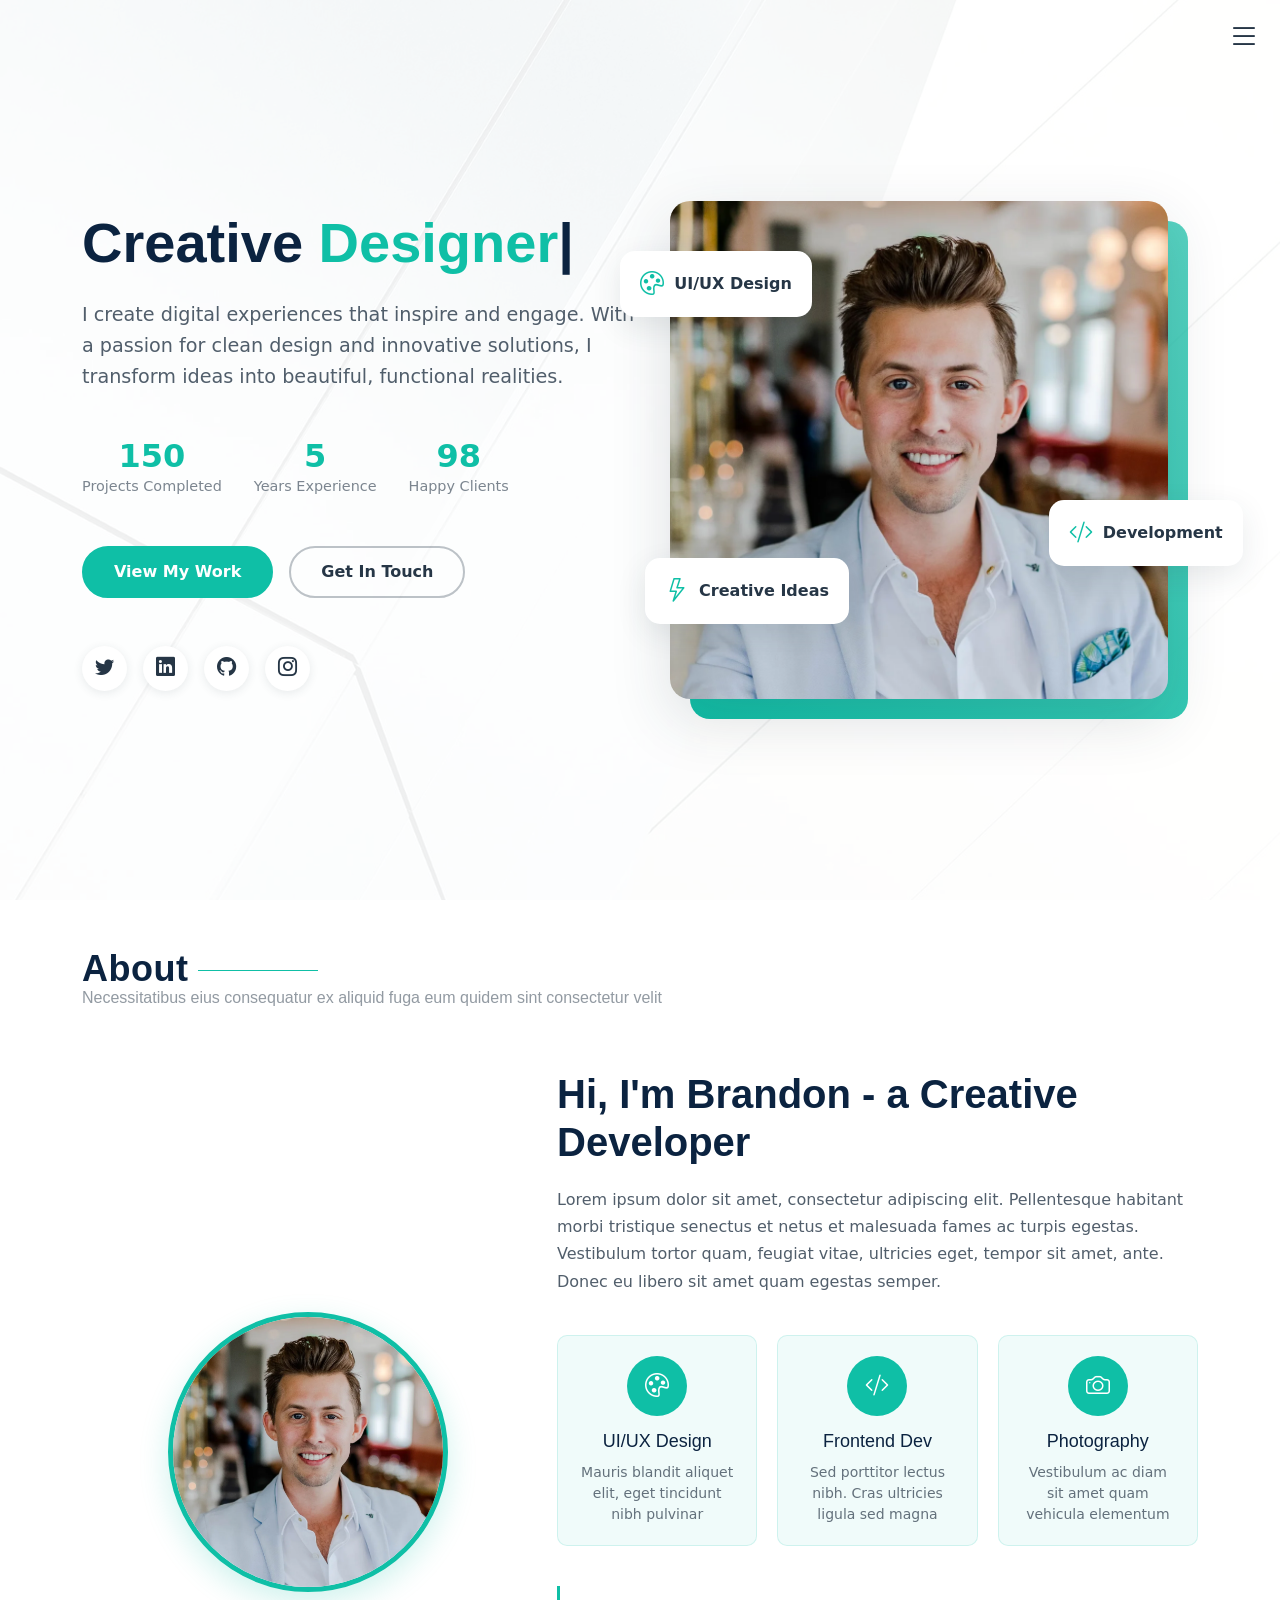
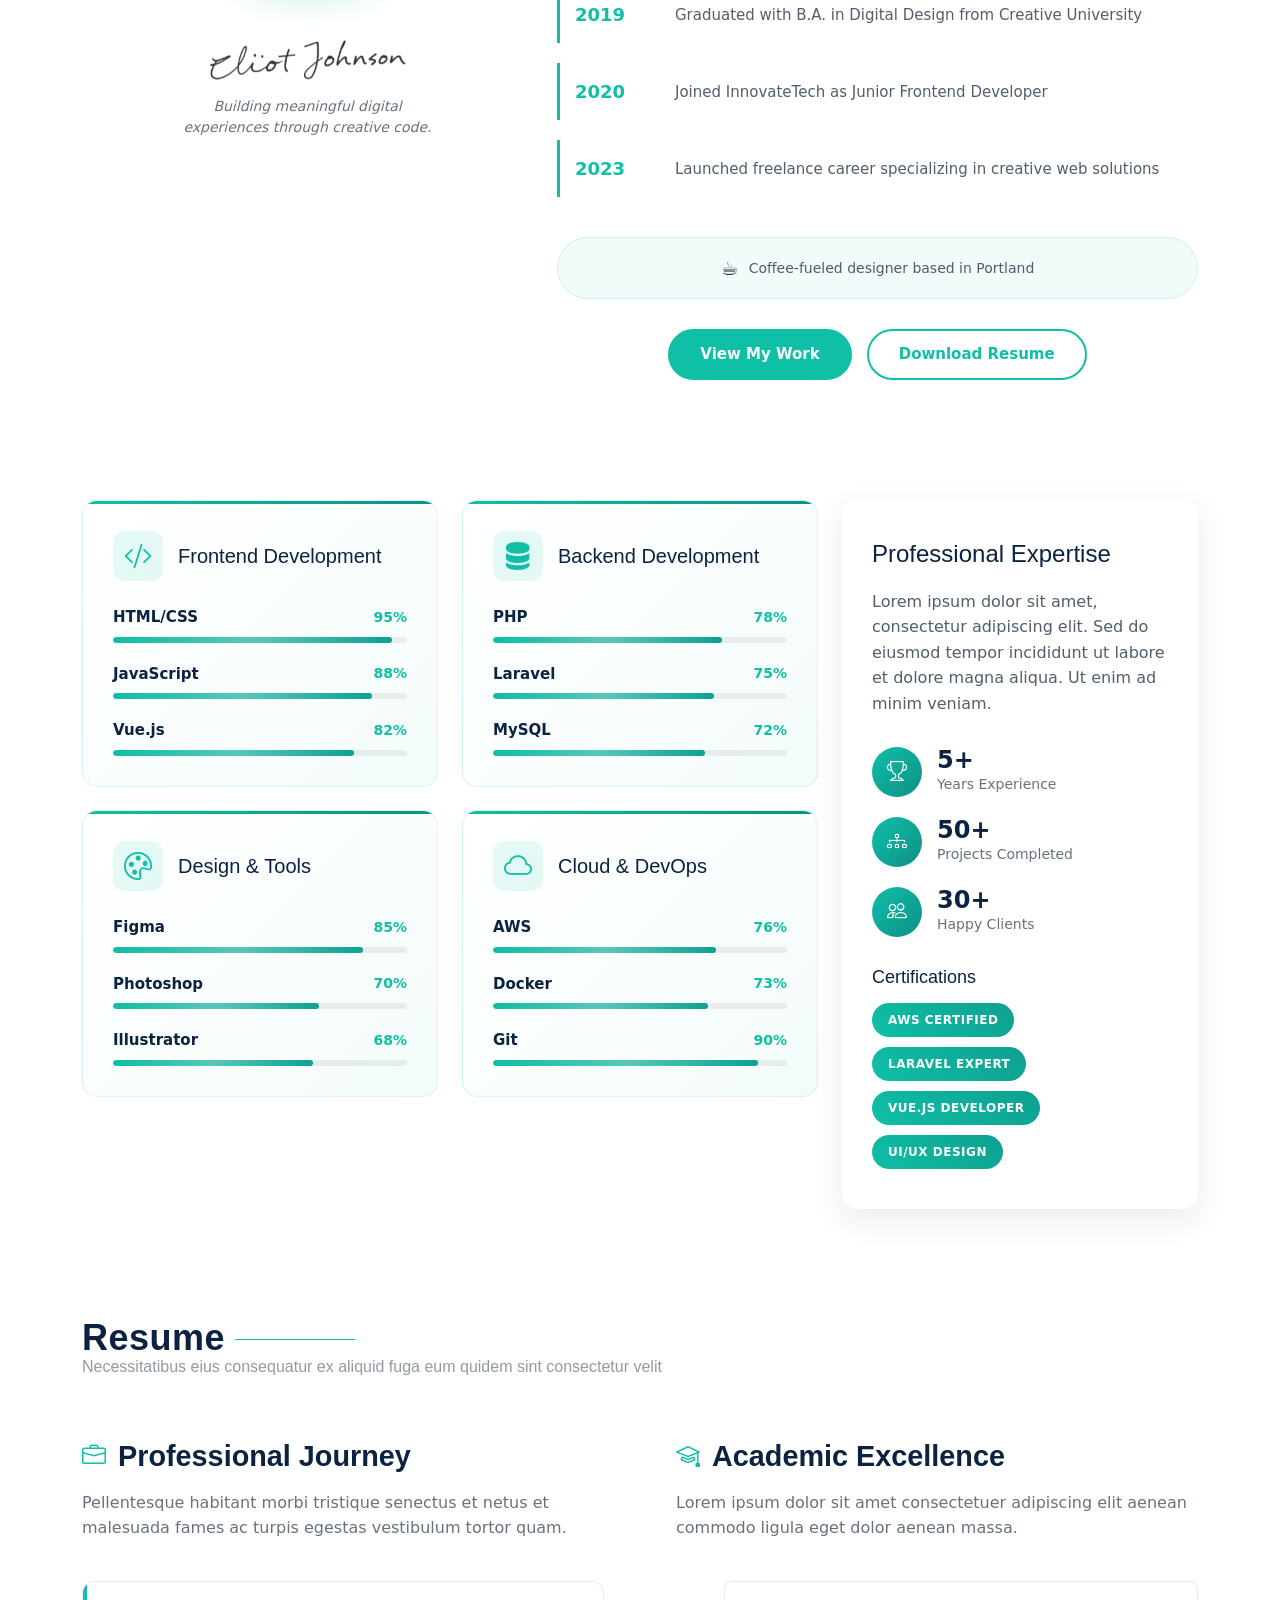
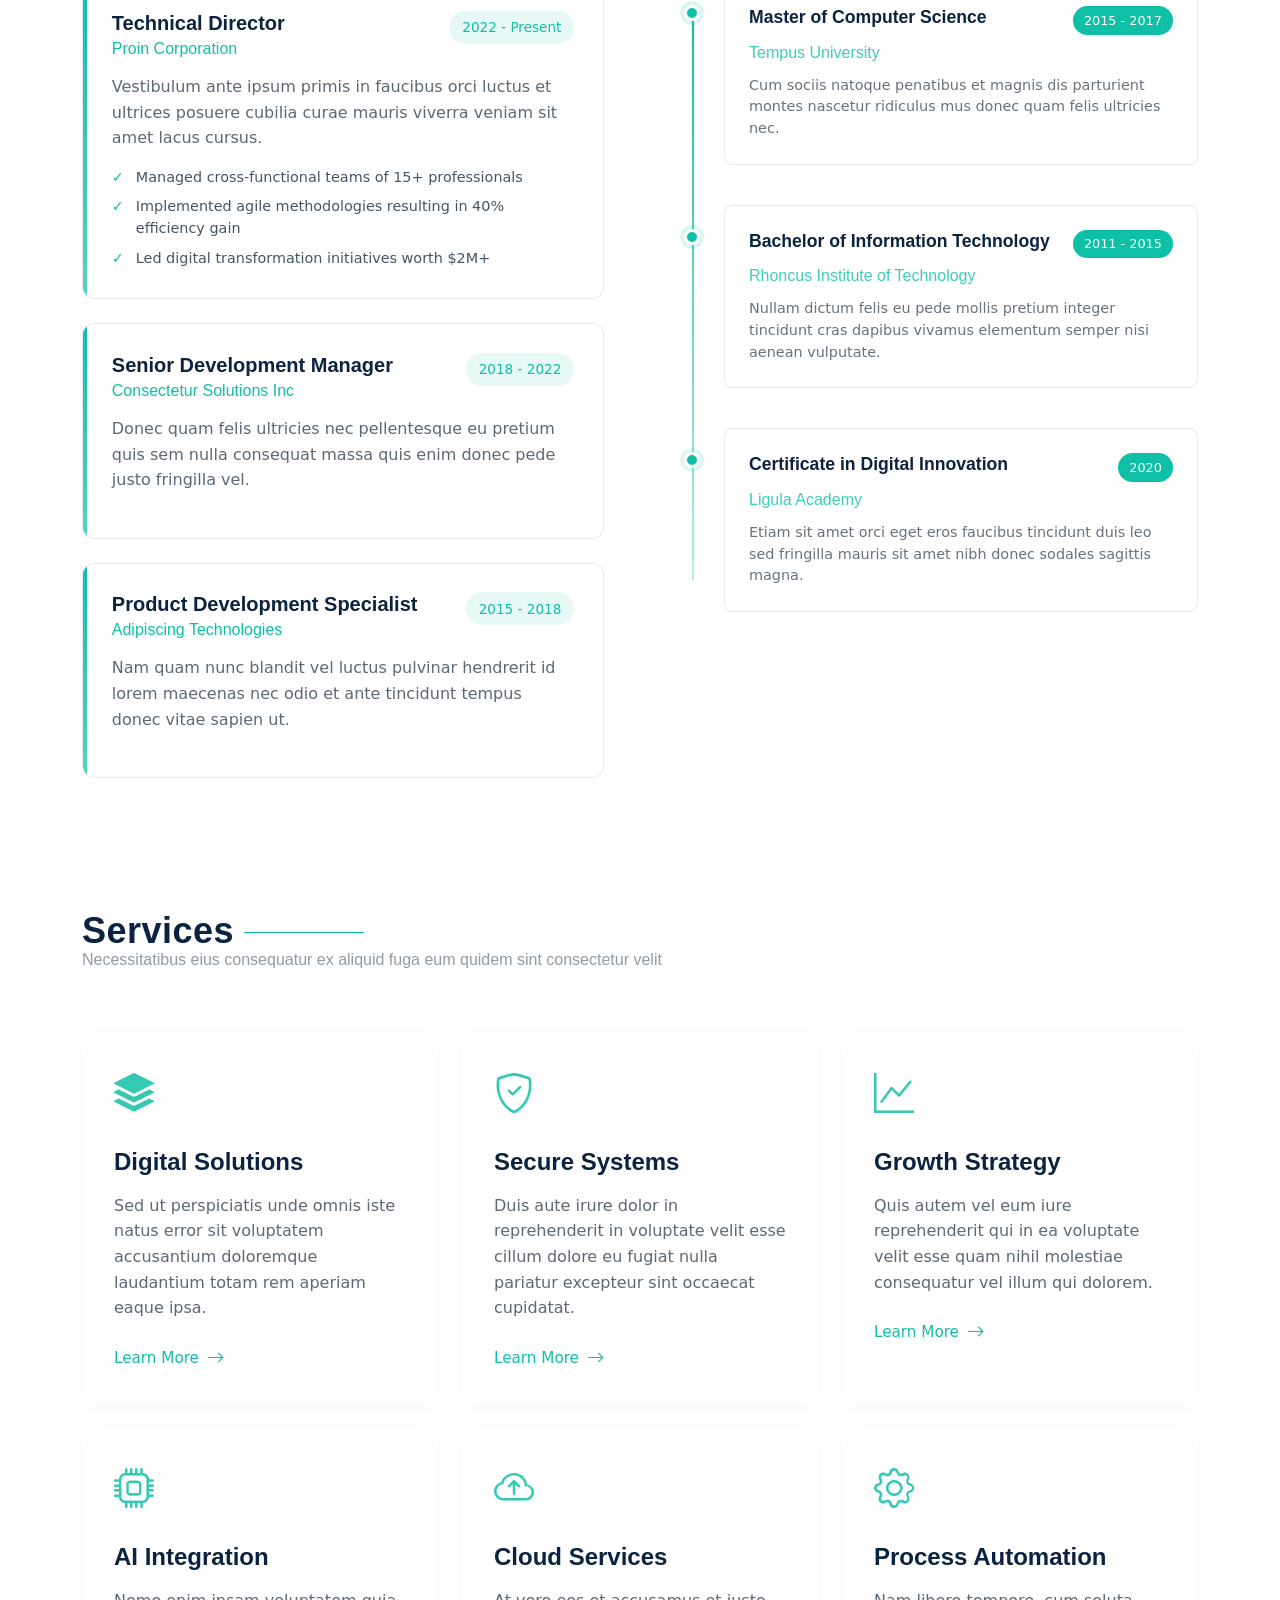
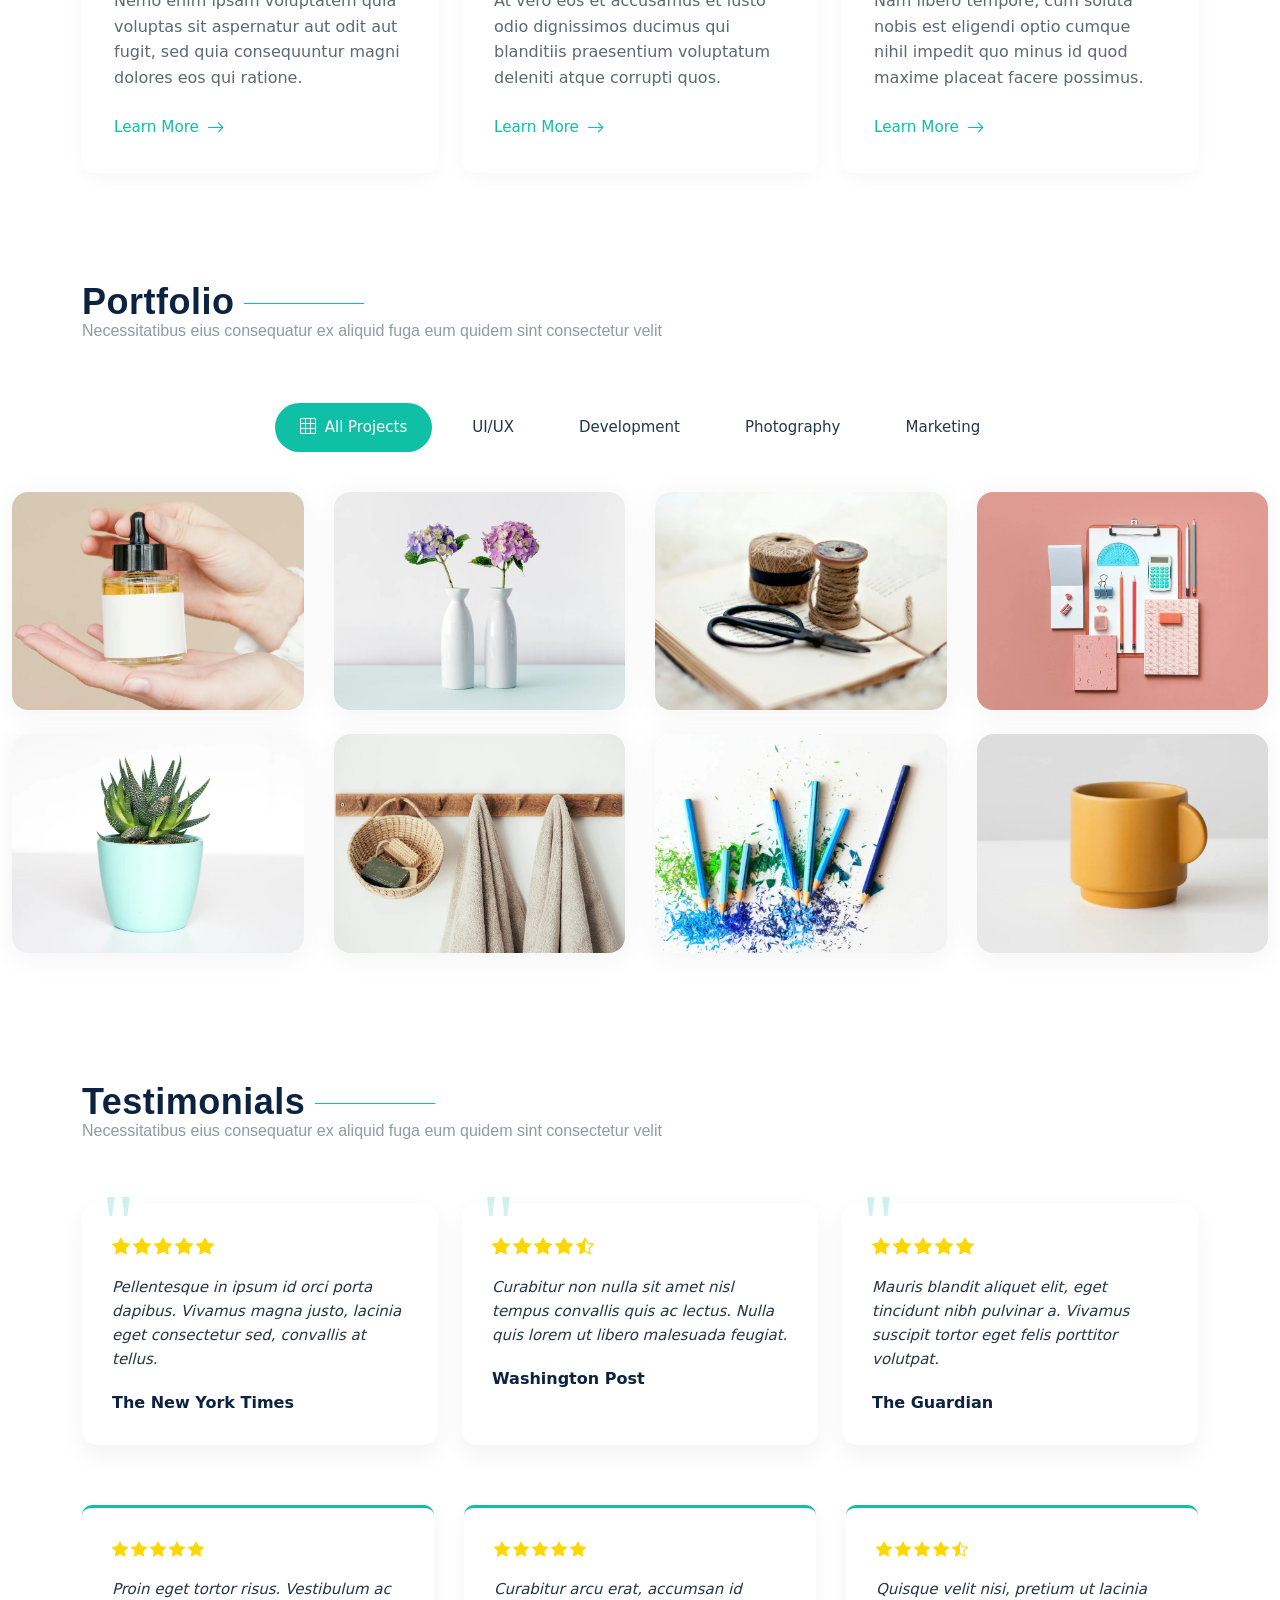
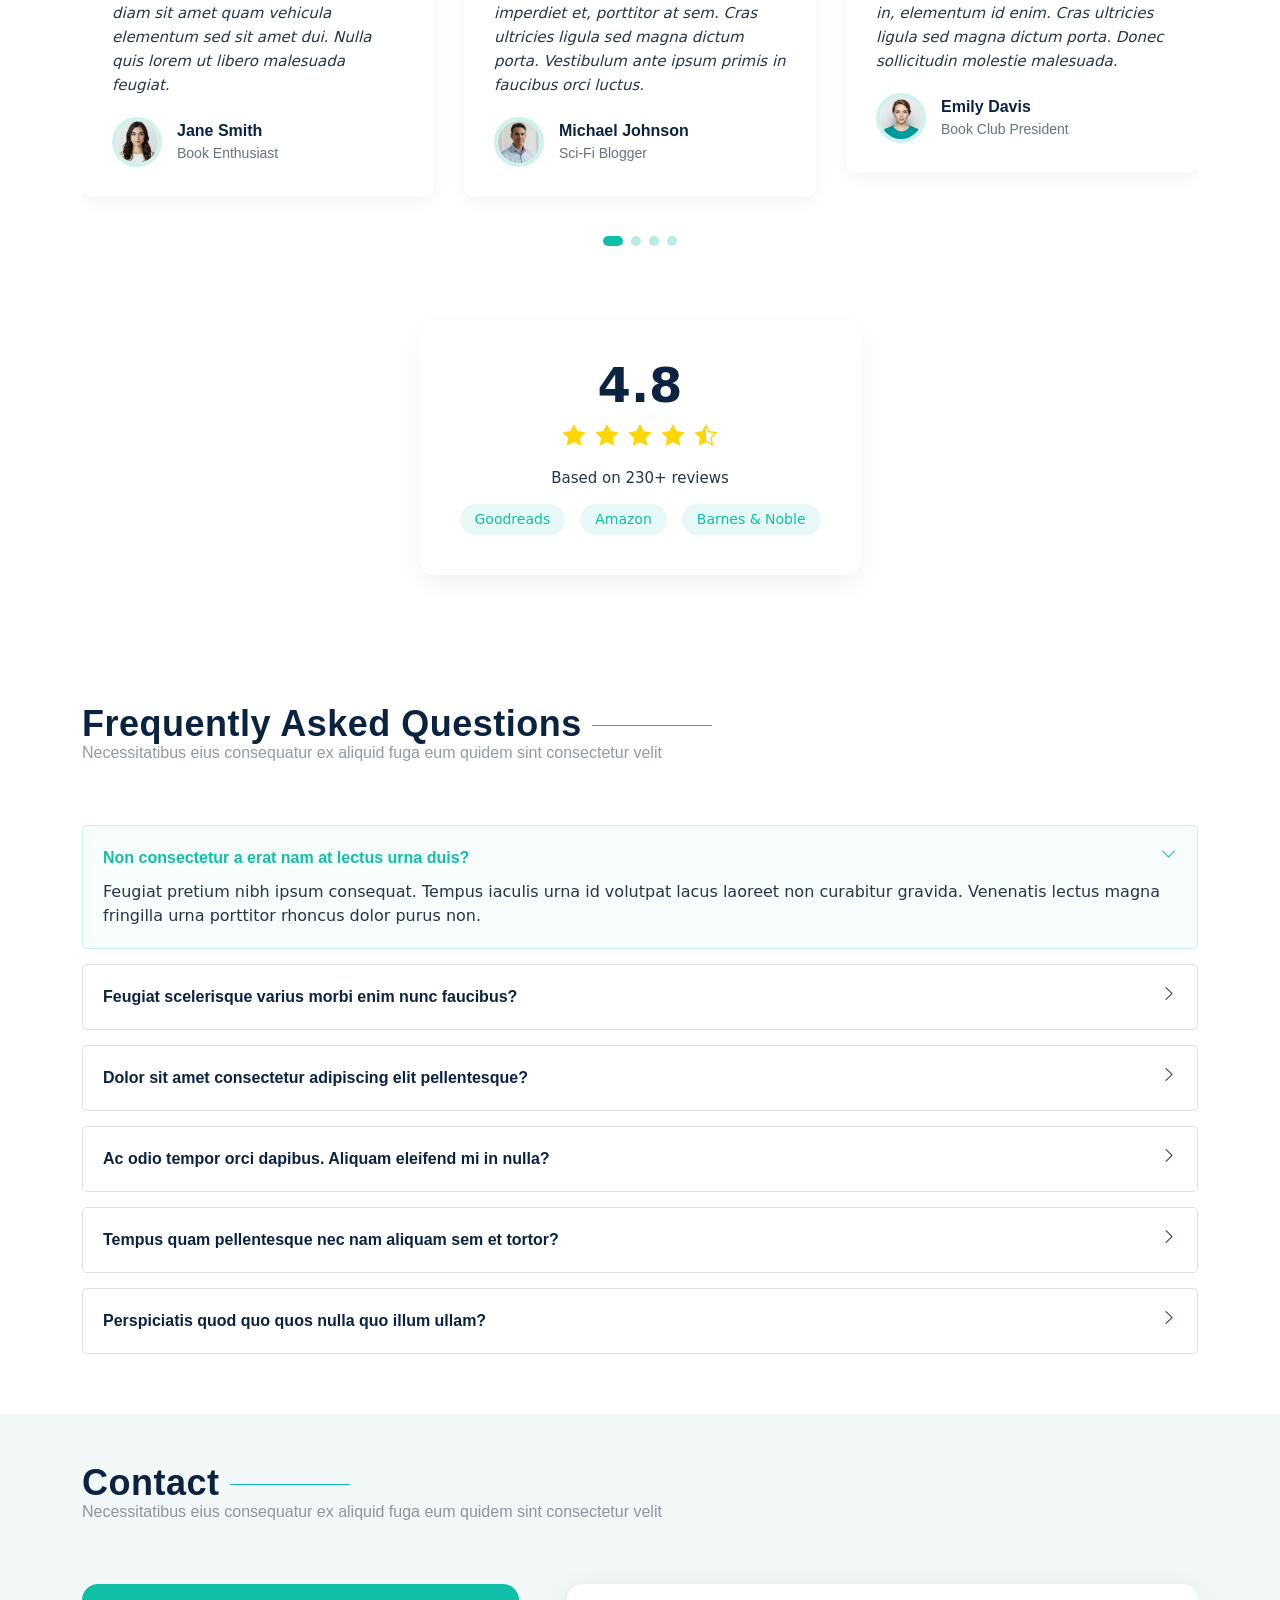
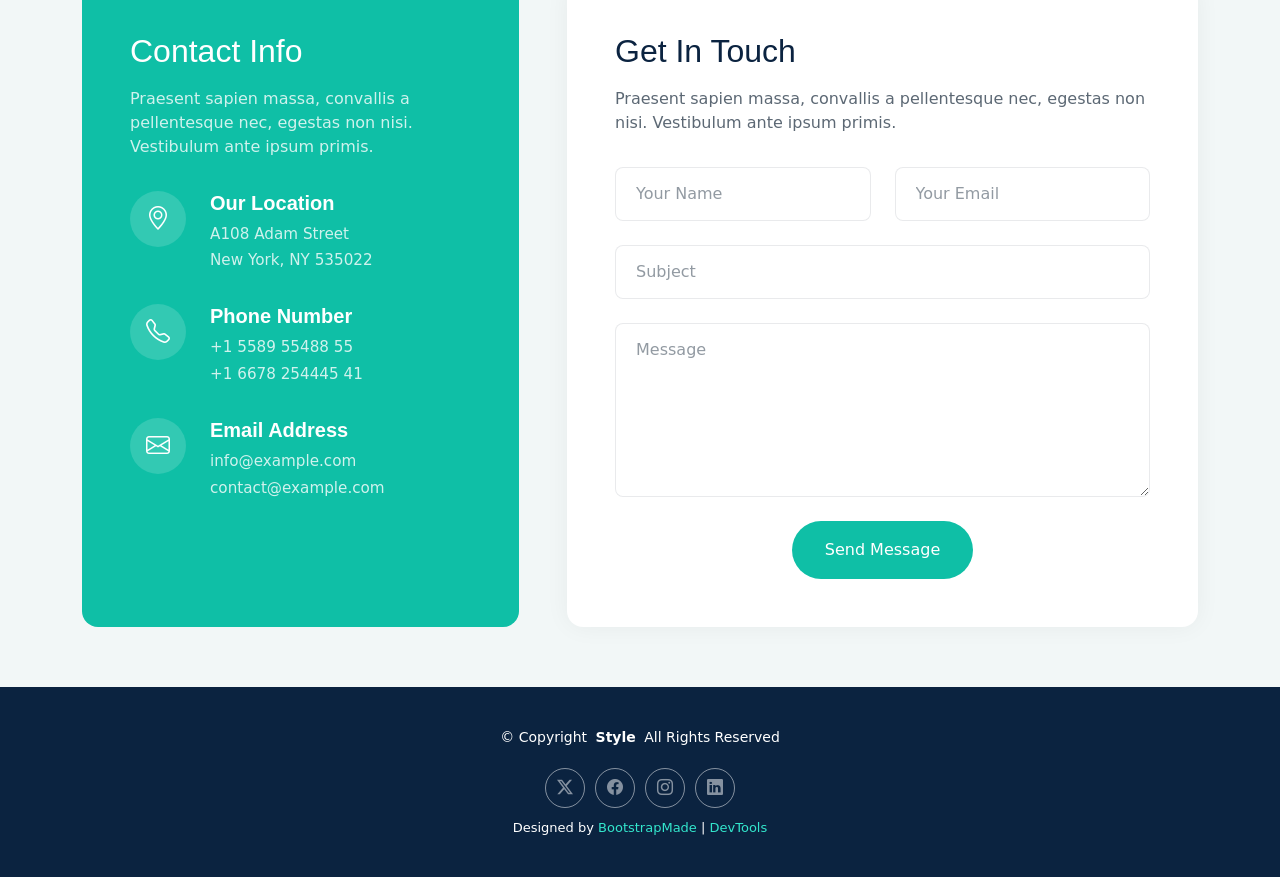
==== commit 2ffc4c5b: "segisa" ====
--- a/index.html
+++ b/index.html
@@ -4,7 +4,7 @@
 <head>
   <meta charset="utf-8">
   <meta content="width=device-width, initial-scale=1.0" name="viewport">
-  <title>Index - Style Bootstrap Template</title>
+  <title>Luis Eduardo Portafolio</title>
   <meta name="description" content="">
   <meta name="keywords" content="">
 
@@ -17,6 +17,15 @@
   <link href="https://fonts.gstatic.com" rel="preconnect" crossorigin>
   <link href="https://fonts.googleapis.com/css2?family=Roboto:ital,wght@0,100;0,300;0,400;0,500;0,700;0,900;1,100;1,300;1,400;1,500;1,700;1,900&family=Open+Sans:ital,wght@0,300;0,400;0,500;0,600;0,700;0,800;1,300;1,400;1,500;1,600;1,700;1,800&family=Quicksand:wght@300;400;500;600;700&display=swap" rel="stylesheet">
 
+  <!-- ================================================================
+       LIBRERÍAS EXTERNAS (vendor) QUE USA ESTA PLANTILLA:
+       - bootstrap          -> el framework de estilos (grid, botones, etc.)
+       - bootstrap-icons    -> los iconitos (bi bi-xxx) que se usan en todo el sitio
+       - aos ("Animate On Scroll") -> las animaciones al hacer scroll (data-aos="...")
+       - glightbox          -> la ventana emergente para ver imágenes en grande (Portfolio)
+       - swiper             -> el carrusel deslizable (Testimonials)
+       No necesitas tocar estas carpetas, solo saber para qué sirve cada una.
+       ================================================================ -->
   <!-- Vendor CSS Files -->
   <link href="assets/vendor/bootstrap/css/bootstrap.min.css" rel="stylesheet">
   <link href="assets/vendor/bootstrap-icons/bootstrap-icons.css" rel="stylesheet">
@@ -24,7 +33,9 @@
   <link href="assets/vendor/glightbox/css/glightbox.min.css" rel="stylesheet">
   <link href="assets/vendor/swiper/swiper-bundle.min.css" rel="stylesheet">
 
-  <!-- Main CSS File -->
+  <!-- Main CSS File: aquí están TODOS los estilos y la paleta de colores
+       (ver el bloque de variables --accent-color, etc. al inicio de este
+       archivo, ya cambiado a la paleta "sistemas computacionales") -->
   <link href="assets/css/main.css" rel="stylesheet">
 
   <!-- =======================================================
@@ -38,6 +49,22 @@
 
 <body class="index-page">
 
+  <!-- ================================================================
+       HEADER / MENÚ DE NAVEGACIÓN
+       ------------------------------------------------------------
+       Esta barra se queda fija arriba (fixed-top) mientras se hace
+       scroll. Incluye: tu foto de perfil, tu nombre, tus redes
+       sociales y el menú de links que llevan a cada sección de la
+       página (por anclas #hero, #about, #resume, etc.).
+       QUÉ SUELES EDITAR AQUÍ:
+         - profile-square-1.webp -> tu foto real de perfil
+         - "Alex Smith"          -> tu nombre
+         - los href="#" de redes -> tus links reales (LinkedIn, GitHub, etc.)
+         - la lista <ul> de abajo -> los nombres/orden de tus secciones
+       Los colores de este menú salen de las variables --nav-* que
+       están al inicio de assets/css/main.css (ya cambiadas a la
+       paleta turquesa/marino de "sistemas computacionales").
+       ================================================================ -->
   <header id="header" class="header d-flex align-items-center fixed-top">
     <div class="container-fluid position-relative d-flex align-items-center justify-content-between">
 
@@ -50,16 +77,19 @@
 
       <nav id="navmenu" class="navmenu">
 
+        <!-- Foto de perfil circular que aparece arriba del menú -->
         <div class="profile-img">
           <img src="assets/img/profile/profile-square-1.webp" alt="" class="img-fluid rounded-circle">
         </div>
 
+        <!-- Tu nombre, se muestra debajo de la foto de perfil -->
         <a href="index.html" class="logo d-flex align-items-center justify-content-center active">
           <!-- Uncomment the line below if you also wish to use an image logo -->
           <!-- <img src="assets/img/logo.webp" alt=""> -->
           <h1 class="sitename">Alex Smith</h1>
         </a>
 
+        <!-- Iconos de redes sociales: cambia los href="#" por tus links reales -->
         <div class="social-links text-center">
           <a href="#" class="twitter"><i class="bi bi-twitter-x"></i></a>
           <a href="#" class="facebook"><i class="bi bi-facebook"></i></a>
@@ -68,12 +98,14 @@
           <a href="#" class="linkedin"><i class="bi bi-linkedin"></i></a>
         </div>
 
+        <!-- Links del menú principal. Cada href="#id" apunta a una sección
+             más abajo en el mismo index.html (scroll suave automático). -->
         <ul>
           <li><a href="#hero">Home</a></li>
-          <li><a href="#about">About</a></li>
-          <li><a href="#resume">Resume</a></li>
-          <li><a href="#portfolio">Portfolio</a></li>
-          <li><a href="#services">Services</a></li>
+          <li><a href="#about">Acerca de Mi</a></li>
+          <li><a href="#resume">resumen</a></li>
+          <li><a href="#portfolio">Portafolio</a></li>
+          <li><a href="#services">Servicios</a></li>
           <li class="dropdown"><a href="#"><span>Dropdown</span> <i class="bi bi-chevron-down toggle-dropdown"></i></a>
             <ul>
               <li><a href="#">Dropdown 1</a></li>
@@ -93,6 +125,7 @@
           </li>
           <li><a href="#contact">Contact</a></li>
         </ul>
+        <!-- Ícono de "hamburguesa" que aparece solo en pantallas chicas -->
         <i class="mobile-nav-toggle d-xl-none bi bi-list"></i>
       </nav>
 
@@ -101,6 +134,25 @@
 
   <main class="main">
 
+    <!-- ================================================================
+         SECCIÓN HERO (portada / primera pantalla)
+         ------------------------------------------------------------
+         Es lo primero que ve la persona al entrar al sitio. Tiene:
+           - Un título con efecto de "máquina de escribir" (Typed.js),
+             controlado por el atributo data-typed-items (ahí van las
+             palabras que van cambiando: "Designer, Developer", etc.)
+           - Un párrafo corto de presentación (<p class="lead">)
+           - Contadores animados (hero-stats), por ejemplo proyectos
+             hechos, años de experiencia, clientes. Cambia el número en
+             data-purecounter-end y el texto en stat-label.
+           - Dos botones de acción (hero-actions): uno lleva a
+             #portfolio y otro a #contact.
+           - Tus redes sociales (social-links).
+           - Del lado derecho, tu foto (hero-main-image) y 3 tarjetas
+             flotantes (floating-card) con íconos y texto corto.
+         QUÉ SUELES EDITAR: el título, el párrafo, las 3 palabras del
+         typed, los números de las estadísticas y la imagen.
+         ================================================================ -->
     <!-- Hero Section -->
     <section id="hero" class="hero section">
 
@@ -109,9 +161,14 @@
 
           <div class="col-lg-6 hero-content" data-aos="fade-right" data-aos-delay="100">
             <div class="content-wrapper">
+              <!-- "typed" hace que las palabras dentro de data-typed-items
+                   se escriban y borren solas en bucle (ver assets/js/main.js) -->
               <h1 class="hero-title">Creative <span class="typed" data-typed-items="Designer, Developer, Freelancer, Artist"></span></h1>
               <p class="lead">I create digital experiences that inspire and engage. With a passion for clean design and innovative solutions, I transform ideas into beautiful, functional realities.</p>
 
+              <!-- Contadores animados: cambia data-purecounter-end por el
+                   número final y el texto de stat-label por lo que quieras
+                   mostrar (ej. "Proyectos", "Años estudiando", "Cursos") -->
               <div class="hero-stats" data-aos="fade-up" data-aos-delay="200">
                 <div class="stat-item">
                   <span class="purecounter" data-purecounter-start="0" data-purecounter-end="150" data-purecounter-duration="2">0</span>
@@ -167,6 +224,18 @@
 
     </section><!-- /Hero Section -->
 
+    <!-- ================================================================
+         SECCIÓN ABOUT (Sobre mí)
+         ------------------------------------------------------------
+         Estructura: foto + firma/cita a la izquierda, y a la derecha
+         una introducción, 3 tarjetas de "skills" rápidas (skill-item)
+         y una línea de tiempo (journey-timeline) con año + descripción.
+         QUÉ SUELES EDITAR:
+           - El texto "Lorem ipsum..." -> tu presentación real
+           - Las 3 skill-item -> tus 3 fortalezas principales
+           - journey-timeline -> tus estudios/experiencia por año
+           - profile-square-1.webp y signature-1.webp -> tu foto/firma
+         ================================================================ -->
     <!-- About Section -->
     <section id="about" class="about section">
 
@@ -258,6 +327,17 @@
 
     </section><!-- /About Section -->
 
+    <!-- ================================================================
+         SECCIÓN SKILLS (habilidades)
+         ------------------------------------------------------------
+         Tarjetas (skill-card) agrupadas por categoría (Frontend,
+         Backend, Design, DevOps...). Cada skill-item es UNA barra de
+         progreso: el texto en skill-percentage y el número en
+         aria-valuenow deben coincidir (el número controla qué tan
+         llena se ve la barra, animada por assets/js/main.js).
+         QUÉ SUELES EDITAR: los nombres de las tecnologías y sus
+         porcentajes, según lo que realmente sepas o estés aprendiendo.
+         ================================================================ -->
     <!-- Skills Section -->
     <section id="skills" class="skills section">
 
@@ -274,6 +354,8 @@
                       <h3>Frontend Development</h3>
                     </div>
                     <div class="skills-animation">
+                      <!-- Cada bloque .skill-item = una barra de progreso.
+                           El % del texto y "aria-valuenow" deben ser iguales -->
                       <div class="skill-item">
                         <div class="skill-info">
                           <span class="skill-name">HTML/CSS</span>
@@ -484,6 +566,15 @@
 
     </section><!-- /Skills Section -->
 
+    <!-- ================================================================
+         SECCIÓN RESUME (experiencia / trayectoria)
+         ------------------------------------------------------------
+         Tarjetas de experiencia (experience-card): puesto, empresa,
+         fechas (duration) y una lista de logros (achievements).
+         Si aún no tienes experiencia laboral real, puedes usar esta
+         sección para prácticas, proyectos escolares o cursos, como
+         indica el ejercicio (metas/planes en vez de logros reales).
+         ================================================================ -->
     <!-- Resume Section -->
     <section id="resume" class="resume section">
 
@@ -605,6 +696,15 @@
 
     </section><!-- /Resume Section -->
 
+    <!-- ================================================================
+         SECCIÓN SERVICES (servicios que ofreces)
+         ------------------------------------------------------------
+         6 tarjetas (service-item), cada una con ícono, título y
+         descripción corta. Puedes usarla para mostrar en qué áreas
+         puedes ayudar (ej. "Desarrollo Frontend", "Soporte Técnico",
+         "Automatización de tareas") aunque todavía sea a nivel
+         estudiante/aprendizaje.
+         ================================================================ -->
     <!-- Services Section -->
     <section id="services" class="services section">
 
@@ -726,6 +826,21 @@
 
     </section><!-- /Services Section -->
 
+    <!-- ================================================================
+         SECCIÓN PORTFOLIO (proyectos)
+         ------------------------------------------------------------
+         Usa la librería Isotope (assets/vendor/isotope-layout) para
+         poder filtrar los proyectos por categoría con los botones de
+         arriba (data-filter). Cada proyecto es un portfolio-item con
+         una imagen y una clase "filter-xxx" que dice a qué categoría
+         pertenece (debe coincidir con el data-filter del botón).
+         Al hacer clic en la lupa (glightbox) se abre la imagen en
+         grande; al hacer clic en la flecha va a portfolio-details.html.
+         QUÉ SUELES EDITAR: las imágenes, los títulos (entry-title), la
+         categoría (entry-meta) y las clases filter-* de cada proyecto.
+         Recuerda: si aún no tienes proyectos reales, pon aquí los que
+         PLANEAS hacer (déjalo claro en el texto, ej. "Proyecto en plan").
+         ================================================================ -->
     <!-- Portfolio Section -->
     <section id="portfolio" class="portfolio section">
 
@@ -739,6 +854,9 @@
 
         <div class="isotope-layout" data-default-filter="*" data-layout="masonry" data-sort="original-order">
 
+          <!-- Botones de filtro. El texto que ve el usuario está en el
+               <li>, y "data-filter" debe coincidir con la clase filter-*
+               que le pusiste a cada portfolio-item de abajo. -->
           <ul class="portfolio-filters isotope-filters" data-aos="fade-up" data-aos-delay="200">
             <li data-filter="*" class="filter-active">
               <i class="bi bi-grid-3x3"></i> All Projects
@@ -943,6 +1061,17 @@
 
     </section><!-- /Portfolio Section -->
 
+    <!-- ================================================================
+         SECCIÓN TESTIMONIALS (recomendaciones/reseñas)
+         ------------------------------------------------------------
+         Dos bloques: unas "critic reviews" fijas y un carrusel (Swiper)
+         de testimonios que se deslizan solos. Las estrellitas amarillas
+         (#FFD700 en el CSS) se dejaron igual a propósito: es un color
+         "universal" de calificación, no parte de la marca del sitio.
+         Si aún no tienes recomendaciones reales de clientes/jefes,
+         puedes usar esta sección para comentarios de compañeros de
+         clase o profesores sobre algún trabajo tuyo, o quitarla.
+         ================================================================ -->
     <!-- Testimonials Section -->
     <section id="testimonials" class="testimonials section">
       <!-- Section Title -->
@@ -1154,6 +1283,15 @@
       </div>
     </section><!-- /Testimonials Section -->
 
+    <!-- ================================================================
+         SECCIÓN FAQ (preguntas frecuentes)
+         ------------------------------------------------------------
+         Acordeón de preguntas y respuestas (usa Bootstrap collapse).
+         Cada faq-item tiene una pregunta (el <h3>/botón) y una
+         respuesta oculta que se despliega al hacer clic. Buena para
+         responder dudas típicas como "¿en qué tecnologías trabajas?"
+         o "¿cómo puedo contactarte?".
+         ================================================================ -->
     <!-- Faq Section -->
     <section id="faq" class="faq section">
 
@@ -1229,6 +1367,20 @@
 
     </section><!-- /Faq Section -->
 
+    <!-- ================================================================
+         SECCIÓN CONTACT (contacto)
+         ------------------------------------------------------------
+         Izquierda: datos de contacto (ubicación, teléfono, correo).
+         Derecha: formulario que apunta a forms/contact.php (action=).
+         OJO: ese PHP necesita un servidor con PHP para funcionar (NO
+         funciona en GitHub Pages, que solo sirve archivos estáticos).
+         Para este ejercicio puedes dejarlo solo como formulario visual,
+         o cambiar el action="" para usar un servicio externo gratuito
+         (por ejemplo Formspree) si quieres que sí envíe correos.
+         Los mensajes .error-message (rojo) y .sent-message (verde) del
+         CSS se dejaron con sus colores originales a propósito: son
+         colores universales de error/éxito, no van con la paleta de marca.
+         ================================================================ -->
     <!-- Contact Section -->
     <section id="contact" class="contact section light-background">
 
@@ -1327,6 +1479,17 @@
 
   </main>
 
+  <!-- ================================================================
+       FOOTER
+       ------------------------------------------------------------
+       Copyright, redes sociales y créditos de la plantilla.
+       ⚠️ IMPORTANTE: el link "Designed by BootstrapMade" de abajo es
+       parte de la licencia GRATUITA de esta plantilla: hay que dejarlo
+       intacto (solo se puede quitar si se compra la versión de pago).
+       De hecho te conviene: en el README de tu ejercicio te piden
+       poner de dónde descargaste la plantilla, ¡y aquí ya está! Cambia
+       "Style" por tu nombre y agrega tus redes sociales reales.
+       ================================================================ -->
   <footer id="footer" class="footer dark-background">
 
     <div class="container">
@@ -1353,6 +1516,18 @@
   <!-- Scroll Top -->
   <a href="#" id="scroll-top" class="scroll-top d-flex align-items-center justify-content-center"><i class="bi bi-arrow-up-short"></i></a>
 
+  <!-- ================================================================
+       LIBRERÍAS JS Y QUÉ HACE CADA UNA (no necesitas tocarlas):
+       - bootstrap.bundle    -> hace funcionar los menús, dropdowns, etc.
+       - php-email-form      -> valida y envía el formulario de contacto (requiere PHP)
+       - aos                 -> ejecuta las animaciones data-aos="..." al hacer scroll
+       - purecounter         -> anima los números de "hero-stats" (contar hasta X)
+       - typed.js            -> escribe/borra el texto del Hero (data-typed-items)
+       - waypoints           -> detecta cuándo un elemento entra en pantalla
+       - glightbox           -> abre las imágenes del Portfolio en una ventana grande
+       - imagesloaded / isotope -> hacen que el Portfolio se pueda filtrar y acomodar en cuadrícula
+       - swiper              -> mueve el carrusel de Testimonials
+       ================================================================ -->
   <!-- Vendor JS Files -->
   <script src="assets/vendor/bootstrap/js/bootstrap.bundle.min.js"></script>
   <script src="assets/vendor/php-email-form/validate.js"></script>
@@ -1365,7 +1540,8 @@
   <script src="assets/vendor/isotope-layout/isotope.pkgd.min.js"></script>
   <script src="assets/vendor/swiper/swiper-bundle.min.js"></script>
 
-  <!-- Main JS File -->
+  <!-- Main JS File: aquí está la configuración específica de este sitio
+       (qué elementos usan typed.js, cómo se comporta el scroll, etc.) -->
   <script src="assets/js/main.js"></script>
 
 </body>
--- a/assets/css/main.css
+++ b/assets/css/main.css
@@ -19,39 +19,55 @@
   --nav-font: "Open Sans",  sans-serif;
 }
 
+/* ================================================================
+   PALETA "SISTEMAS COMPUTACIONALES" (modificado a partir del original)
+   ------------------------------------------------------------------
+   Se cambió la paleta azul original de la plantilla por una paleta
+   inspirada en cómputo/tecnología: azul marino oscuro (como una placa
+   base) + un acento turquesa/cian (como texto de terminal). Todo lo
+   demás (tipografías, tamaños, animaciones, estructura HTML) se dejó
+   exactamente igual: SOLO se tocaron las variables de color de aquí
+   abajo. Si quieres regresar a los colores originales, solo reemplaza
+   estos valores por los azules de antes (#065cc2, #13447f, #314862).
+   ================================================================ */
+
 /* Global Colors - The following color variables are used throughout the website. Updating them here will change the color scheme of the entire website */
 :root { 
-  --background-color: #ffffff; /* Background color for the entire website, including individual sections */
-  --default-color: #314862; /* Default color used for the majority of the text content across the entire website */
-  --heading-color: #13447f; /* Color for headings, subheadings and title throughout the website */
-  --accent-color: #065cc2; /* Accent color that represents your brand on the website. It's used for buttons, links, and other elements that need to stand out */
-  --surface-color: #ffffff; /* The surface color is used as a background of boxed elements within sections, such as cards, icon boxes, or other elements that require a visual separation from the global background. */
-  --contrast-color: #ffffff; /* Contrast color for text, ensuring readability against backgrounds of accent, heading, or default colors. */
+  --background-color: #ffffff; /* Fondo general del sitio (blanco, para que el contenido se lea bien) */
+  --default-color: #263646; /* Texto normal: gris azulado oscuro, tipo "consola" */
+  --heading-color: #0B2340; /* Títulos: azul marino muy oscuro (evoca una placa/circuito) */
+  --accent-color: #0FBFA6; /* Acento: turquesa/cian, usado en botones, links y detalles que resaltan */
+  --surface-color: #ffffff; /* Fondo de tarjetas y cajas dentro de las secciones */
+  --contrast-color: #ffffff; /* Color de texto que va SOBRE el color de acento (debe contrastar bien) */
 }
 
 /* Nav Menu Colors - The following color variables are used specifically for the navigation menu. They are separate from the global colors to allow for more customization options */
 :root {
-  --nav-color: #314862;  /* The default color of the main navmenu links */
-  --nav-hover-color: #065cc2; /* Applied to main navmenu links when they are hovered over or active */
-  --nav-mobile-background-color: #11427d; /* Used as the background color for mobile navigation menu */
-  --nav-dropdown-background-color: #065cc2; /* Used as the background color for dropdown items that appear when hovering over primary navigation items */
-  --nav-dropdown-color: #acc4e0; /* Used for navigation links of the dropdown items in the navigation menu. */
-  --nav-dropdown-hover-color: #ffffff; /* Similar to --nav-hover-color, this color is applied to dropdown navigation links when they are hovered over. */
+  --nav-color: #263646;  /* Color de los links del menú principal */
+  --nav-hover-color: #0FBFA6; /* Color de los links al pasar el mouse o estar activos (mismo turquesa de acento) */
+  --nav-mobile-background-color: #0B2340; /* Fondo del menú cuando se abre en celular */
+  --nav-dropdown-background-color: #0FBFA6; /* Fondo de los submenús (dropdown) */
+  --nav-dropdown-color: #DFF7F3; /* Texto de los submenús: turquesa muy claro, para contrastar con el fondo turquesa fuerte */
+  --nav-dropdown-hover-color: #ffffff; /* Color de texto del submenú al pasar el mouse */
 }
 
 /* Color Presets - These classes override global colors when applied to any section or element, providing reuse of the sam color scheme. */
 
+/* Se usa en secciones con fondo claro (alterna con el fondo blanco normal) */
 .light-background {
-  --background-color: #f7faff;
+  --background-color: #F2F7F7; /* gris muy claro con un toque frío, tipo "pantalla apagada" */
   --surface-color: #ffffff;
 }
 
+/* Se usa en secciones con fondo oscuro (por ejemplo el Hero). Aquí es donde
+   más se nota el cambio de paleta: antes era azul, ahora es azul marino
+   oscuro con acentos turquesa, para un look más "tech / sistemas". */
 .dark-background {
-  --background-color: #065cc2;
+  --background-color: #0B2340; /* azul marino muy oscuro, como fondo de terminal */
   --default-color: #ffffff;
   --heading-color: #ffffff;
-  --accent-color: #afcdf1;
-  --surface-color: #2973cc;
+  --accent-color: #33E6CC; /* turquesa brillante, resalta bien sobre el fondo oscuro */
+  --surface-color: #123B63; /* azul un poco más claro, para tarjetas sobre el fondo oscuro */
   --contrast-color: #ffffff;
 }
 
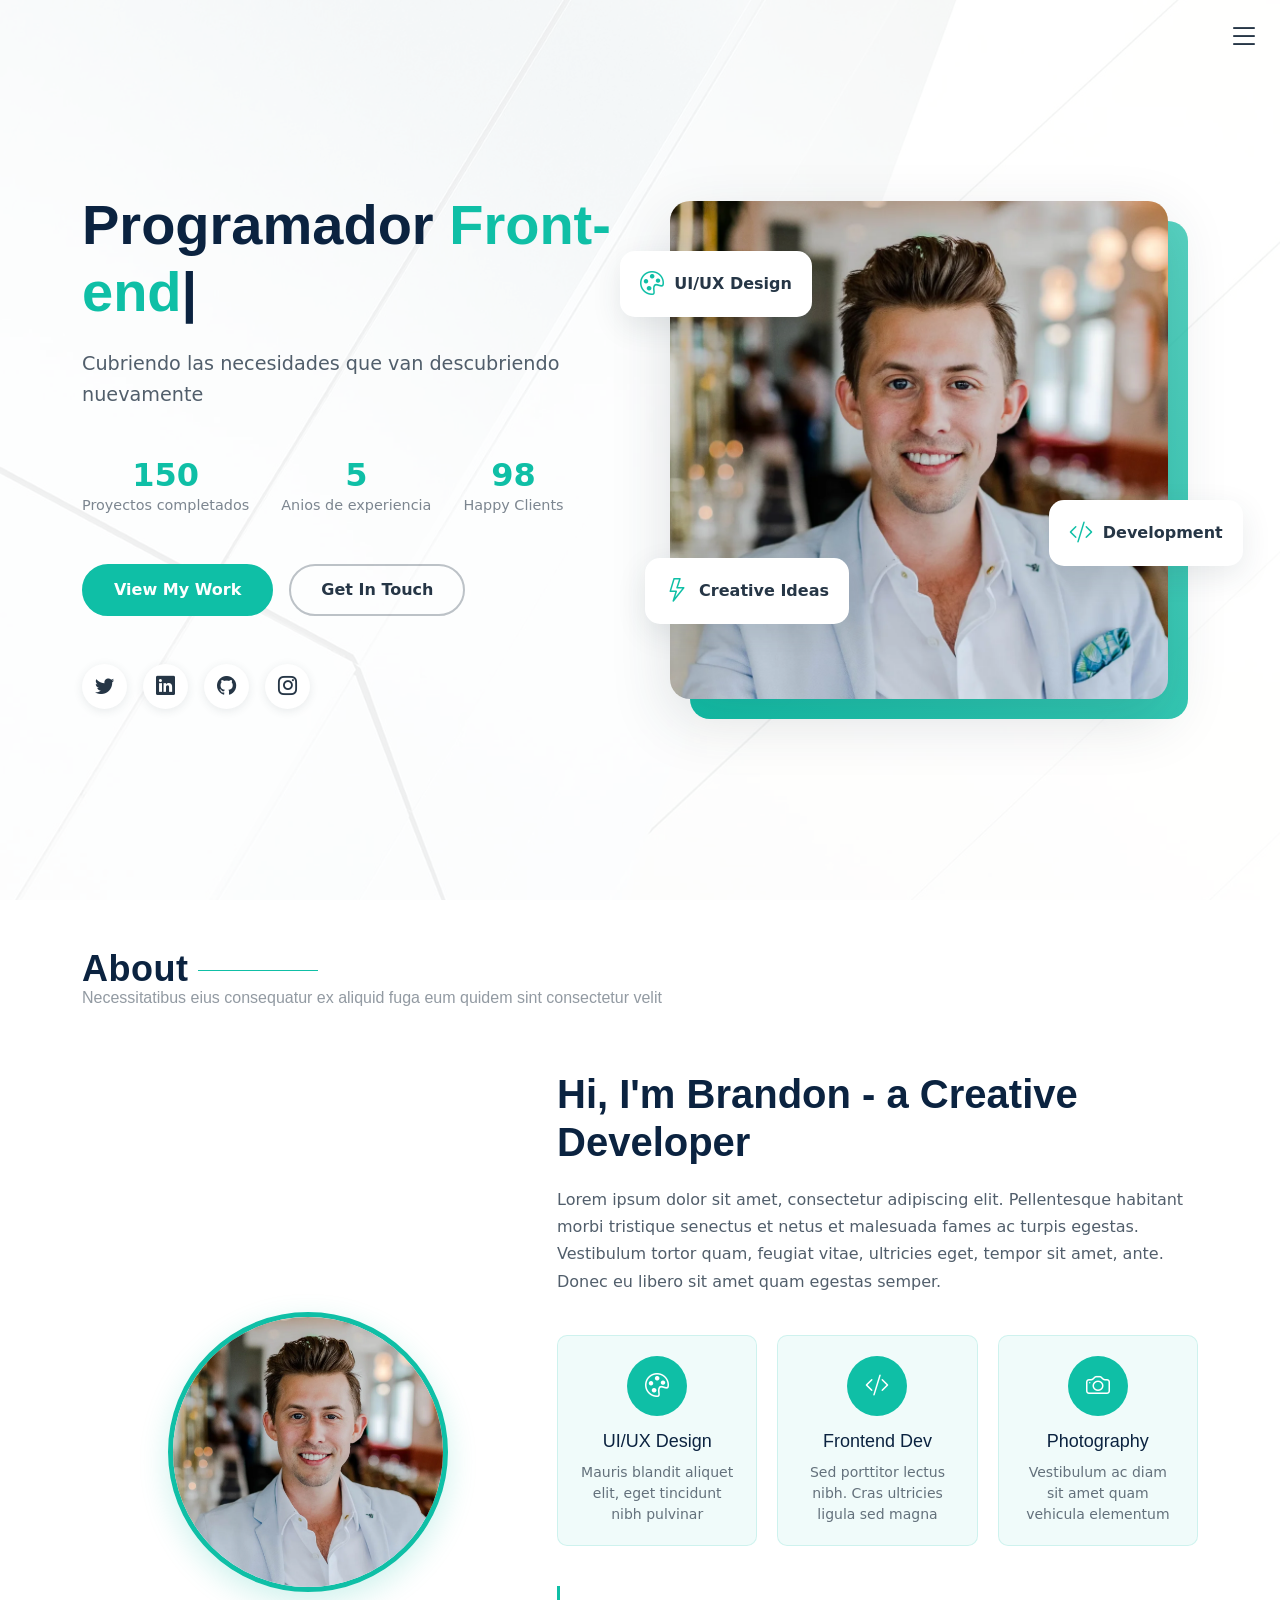
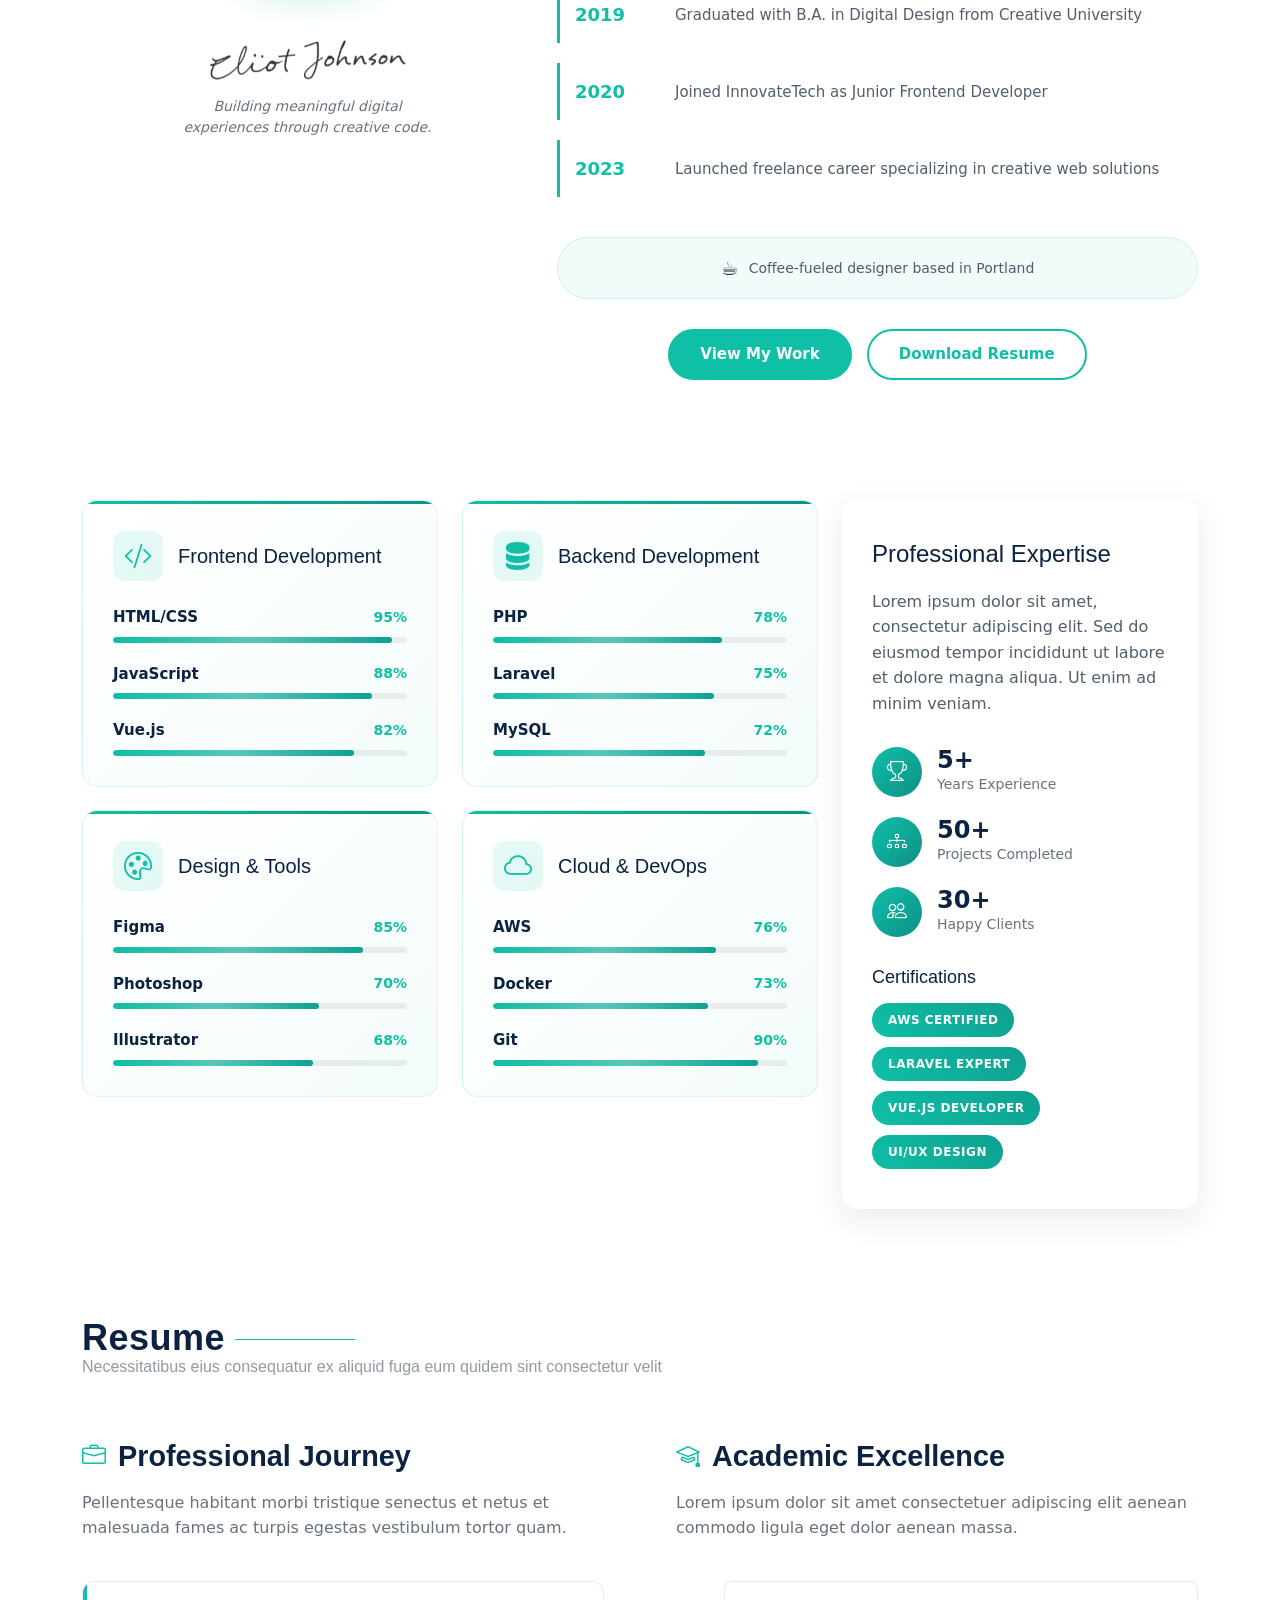
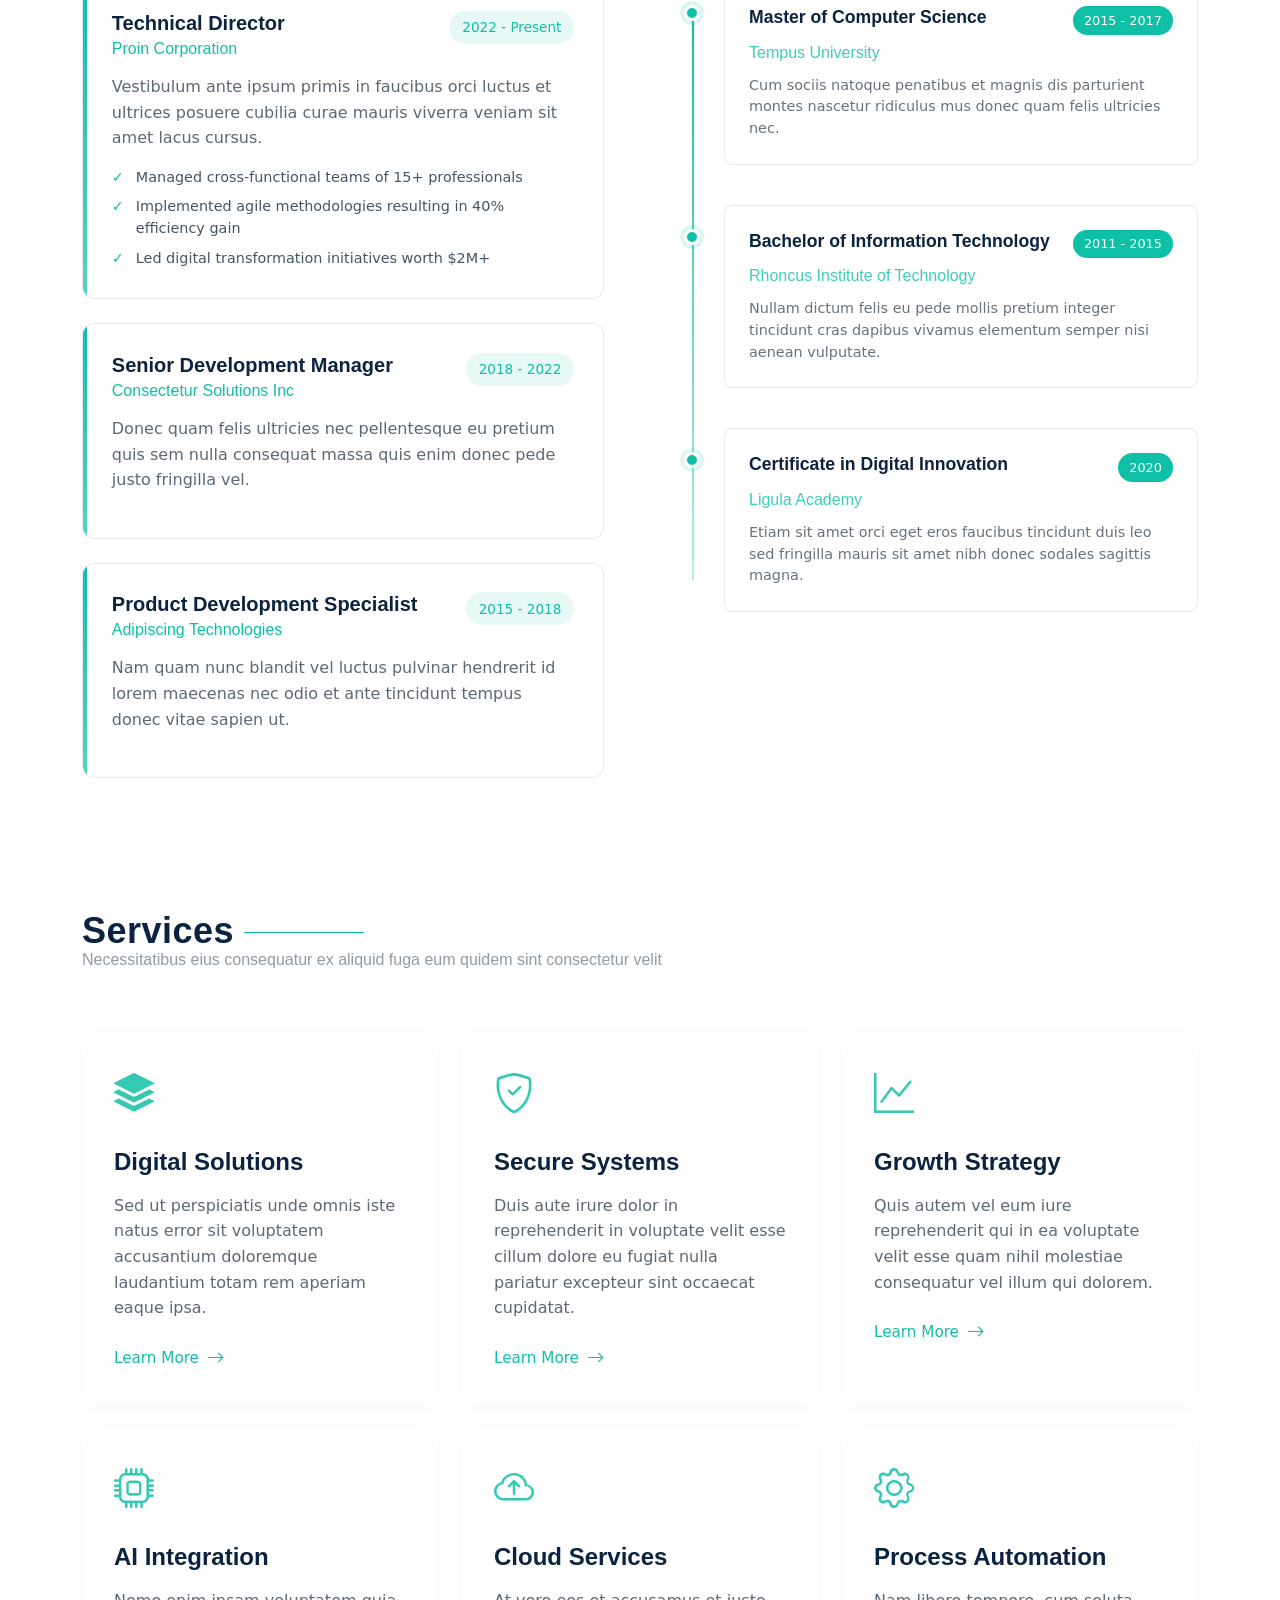
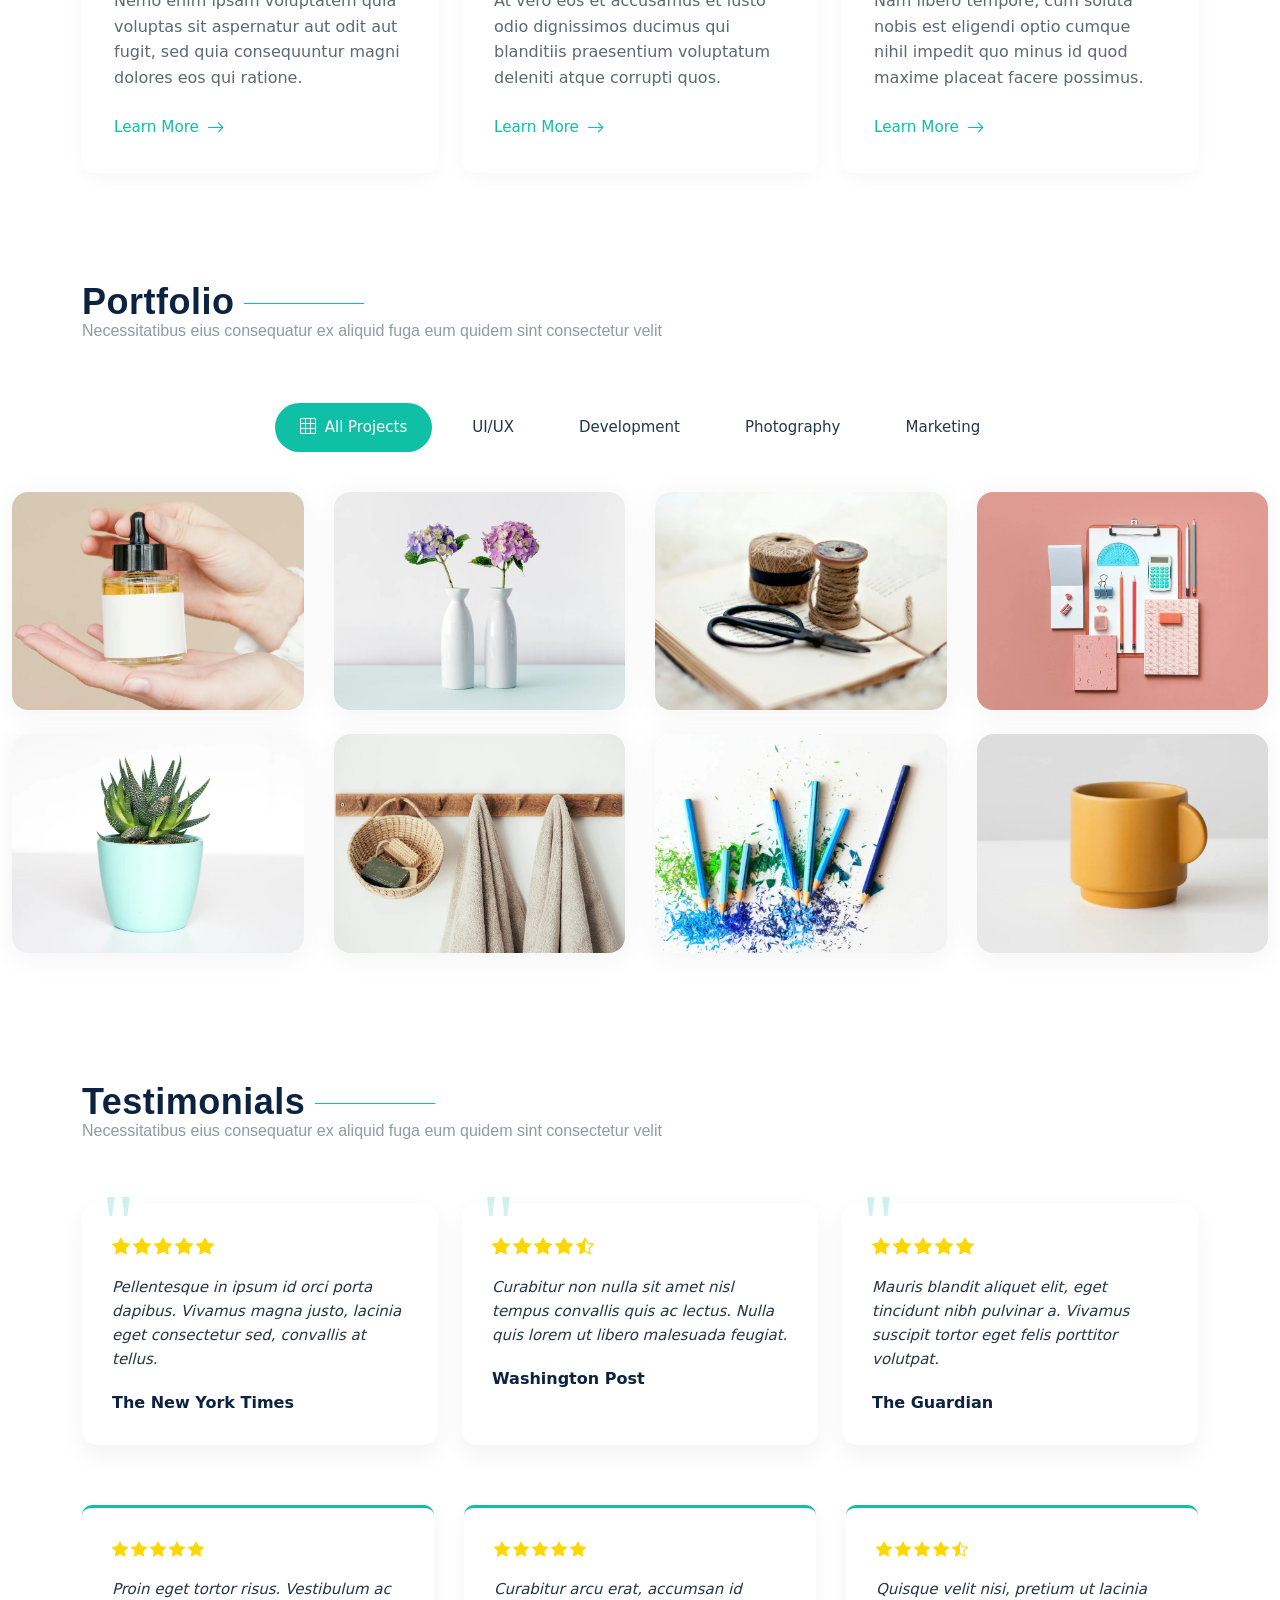
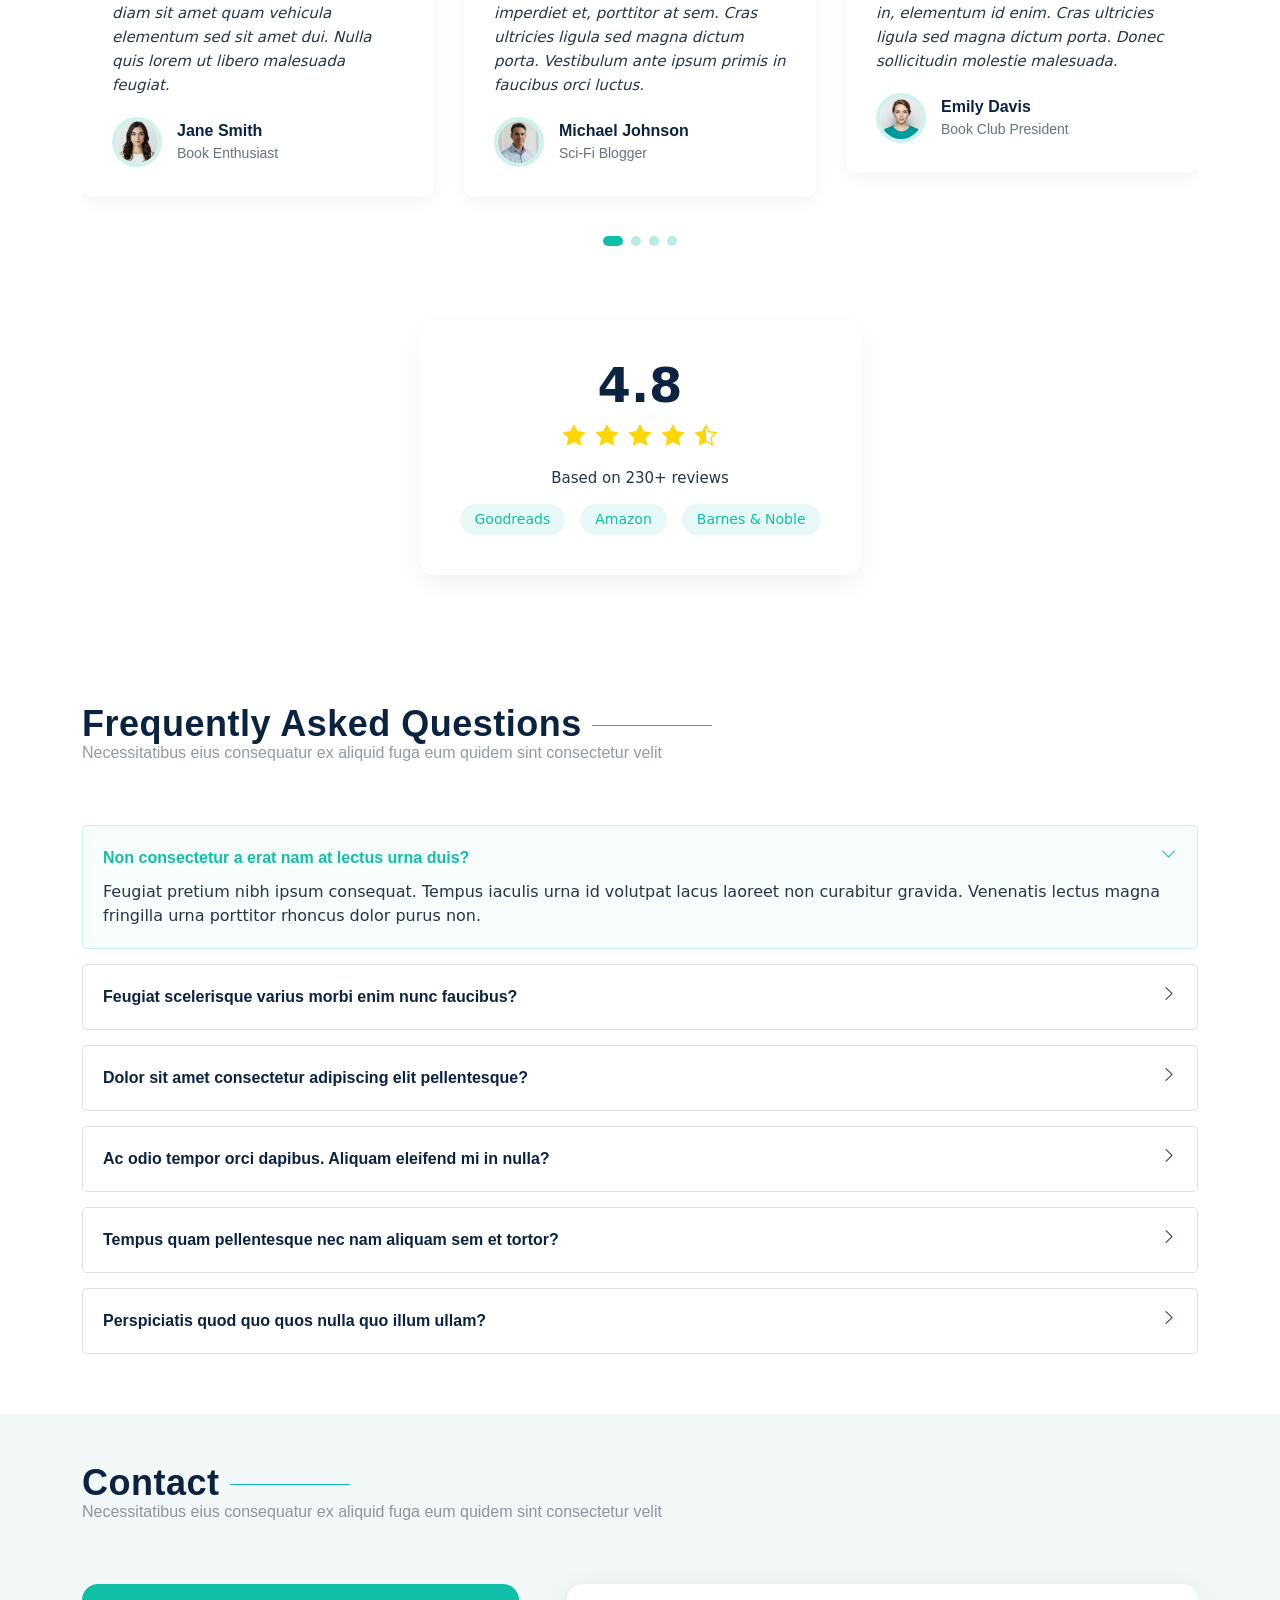
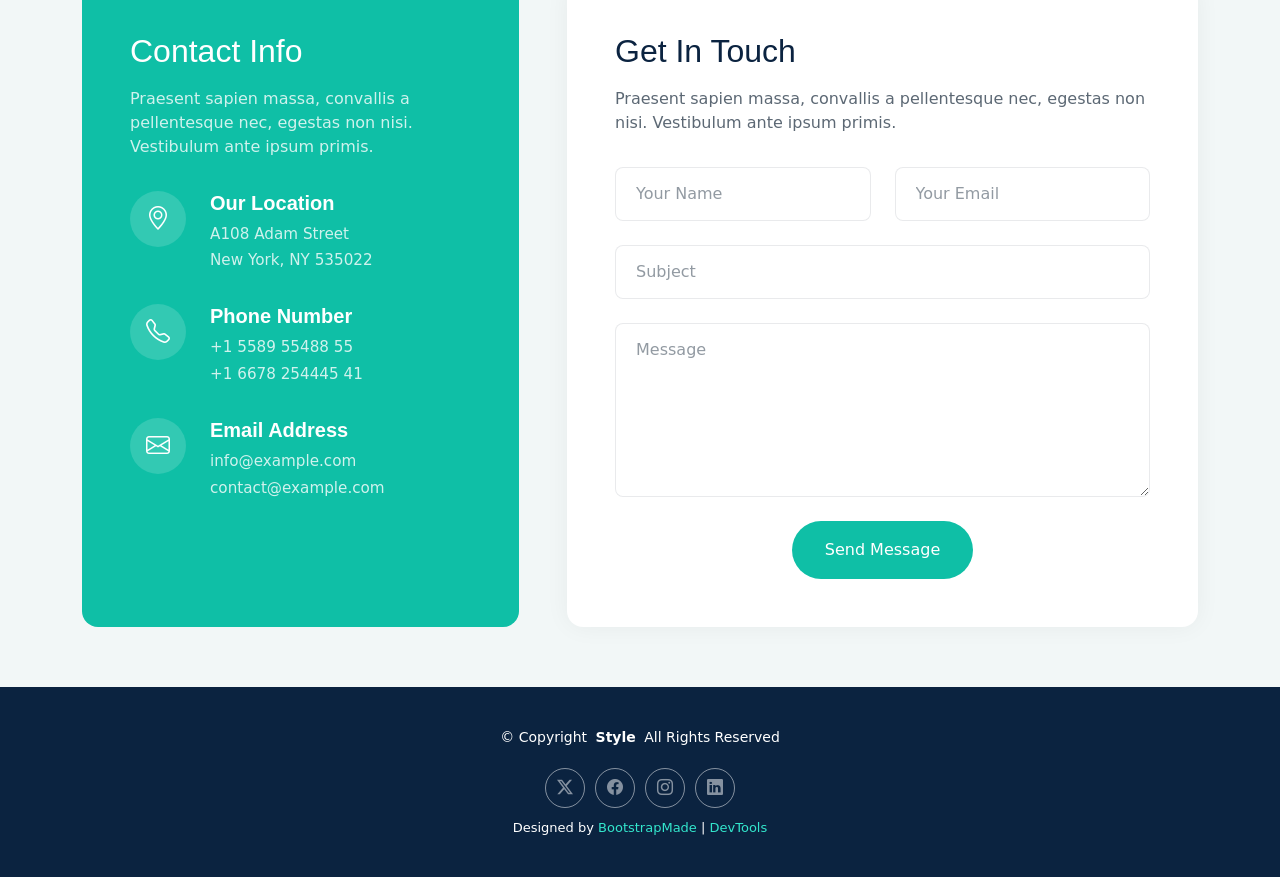
==== commit c7588a7b: "segundocommit" ====
--- a/index.html
+++ b/index.html
@@ -79,7 +79,7 @@
 
         <!-- Foto de perfil circular que aparece arriba del menú -->
         <div class="profile-img">
-          <img src="assets/img/profile/profile-square-1.webp" alt="" class="img-fluid rounded-circle">
+          <img src="img/foto.png.jpeg" alt="" class="img-fluid rounded-circle">
         </div>
 
         <!-- Tu nombre, se muestra debajo de la foto de perfil -->
@@ -123,7 +123,7 @@
               <li><a href="#">Dropdown 4</a></li>
             </ul>
           </li>
-          <li><a href="#contact">Contact</a></li>
+          <li><a href="#contact">Contacto</a></li>
         </ul>
         <!-- Ícono de "hamburguesa" que aparece solo en pantallas chicas -->
         <i class="mobile-nav-toggle d-xl-none bi bi-list"></i>
@@ -163,8 +163,8 @@
             <div class="content-wrapper">
               <!-- "typed" hace que las palabras dentro de data-typed-items
                    se escriban y borren solas en bucle (ver assets/js/main.js) -->
-              <h1 class="hero-title">Creative <span class="typed" data-typed-items="Designer, Developer, Freelancer, Artist"></span></h1>
-              <p class="lead">I create digital experiences that inspire and engage. With a passion for clean design and innovative solutions, I transform ideas into beautiful, functional realities.</p>
+              <h1 class="hero-title">Programador <span class="typed" data-typed-items="Front-end, back-end, Freelancer, UX"></span></h1>
+              <p class="lead">Cubriendo las necesidades que van descubriendo nuevamente</p>
 
               <!-- Contadores animados: cambia data-purecounter-end por el
                    número final y el texto de stat-label por lo que quieras
@@ -172,11 +172,11 @@
               <div class="hero-stats" data-aos="fade-up" data-aos-delay="200">
                 <div class="stat-item">
                   <span class="purecounter" data-purecounter-start="0" data-purecounter-end="150" data-purecounter-duration="2">0</span>
-                  <span class="stat-label">Projects Completed</span>
+                  <span class="stat-label">Proyectos completados</span>
                 </div>
                 <div class="stat-item">
                   <span class="purecounter" data-purecounter-start="0" data-purecounter-end="5" data-purecounter-duration="2">0</span>
-                  <span class="stat-label">Years Experience</span>
+                  <span class="stat-label">Anios de experiencia</span>
                 </div>
                 <div class="stat-item">
                   <span class="purecounter" data-purecounter-start="0" data-purecounter-end="98" data-purecounter-duration="2">0</span>
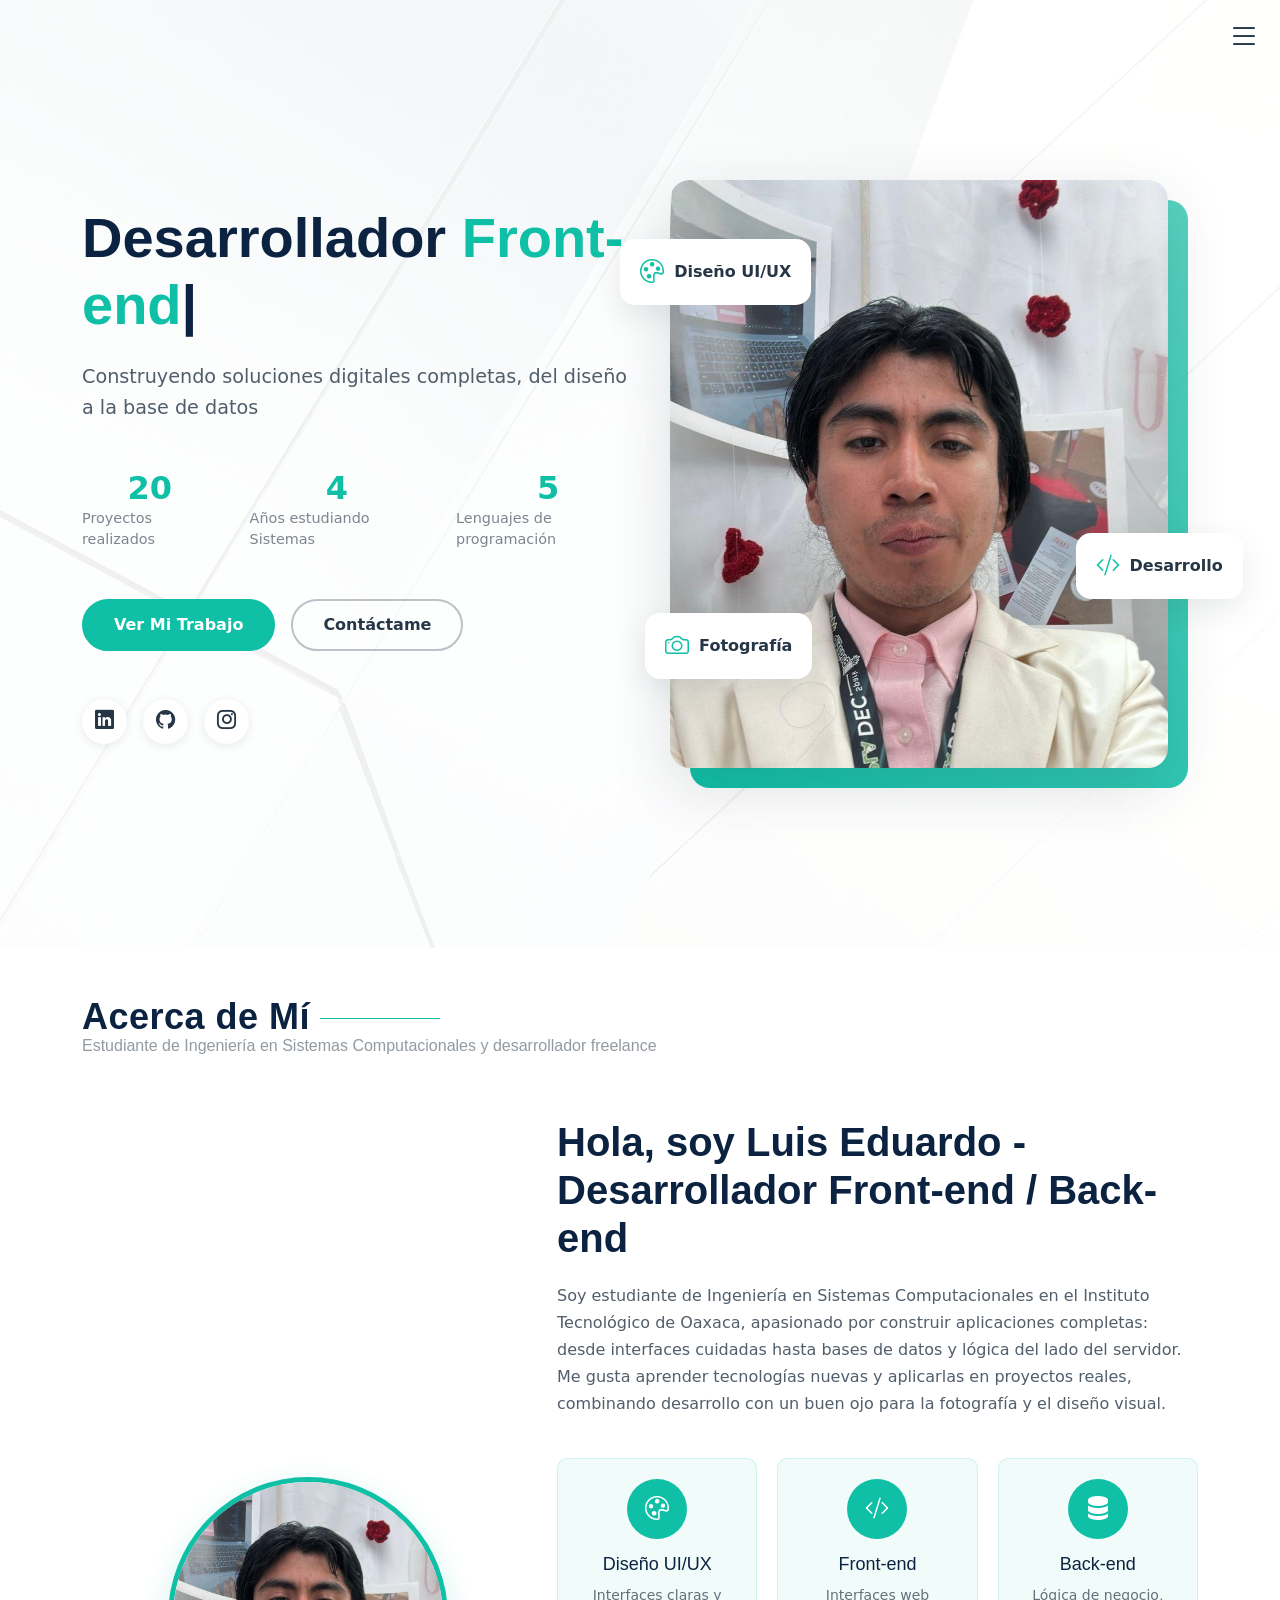
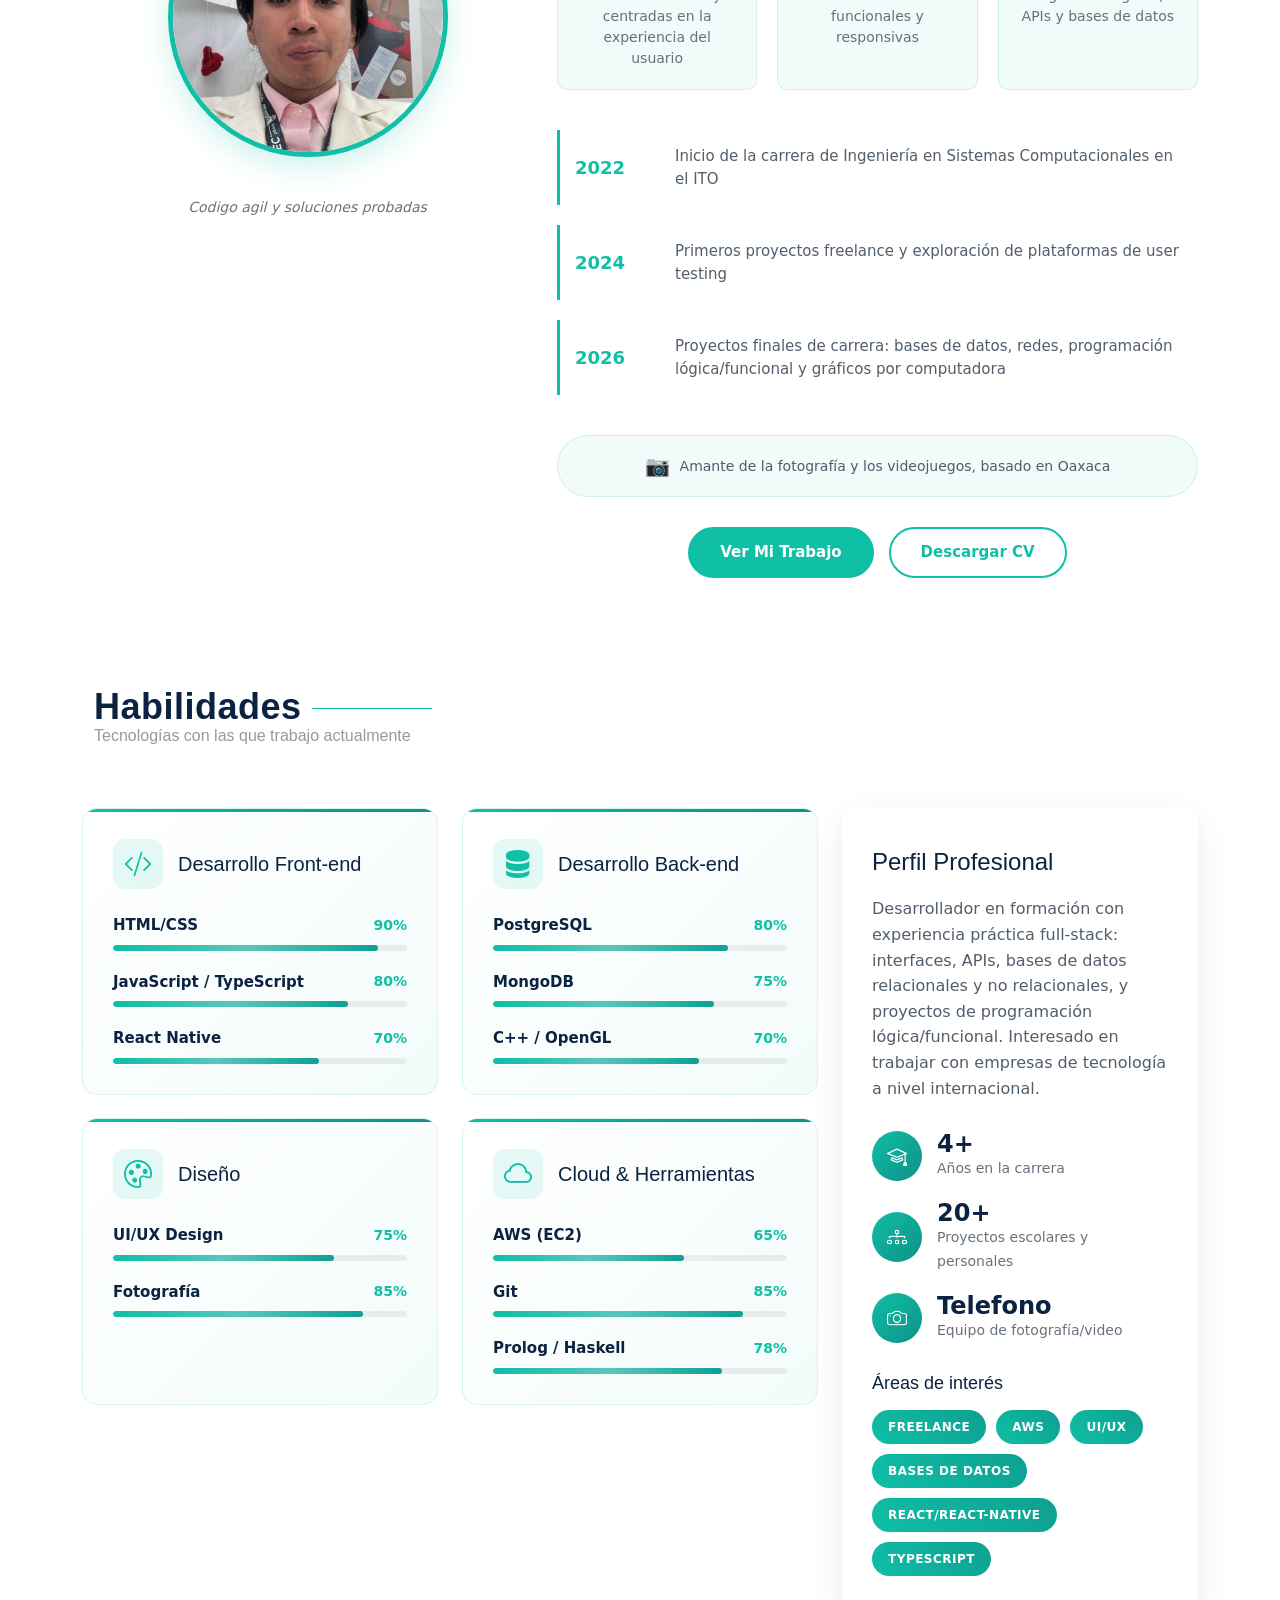
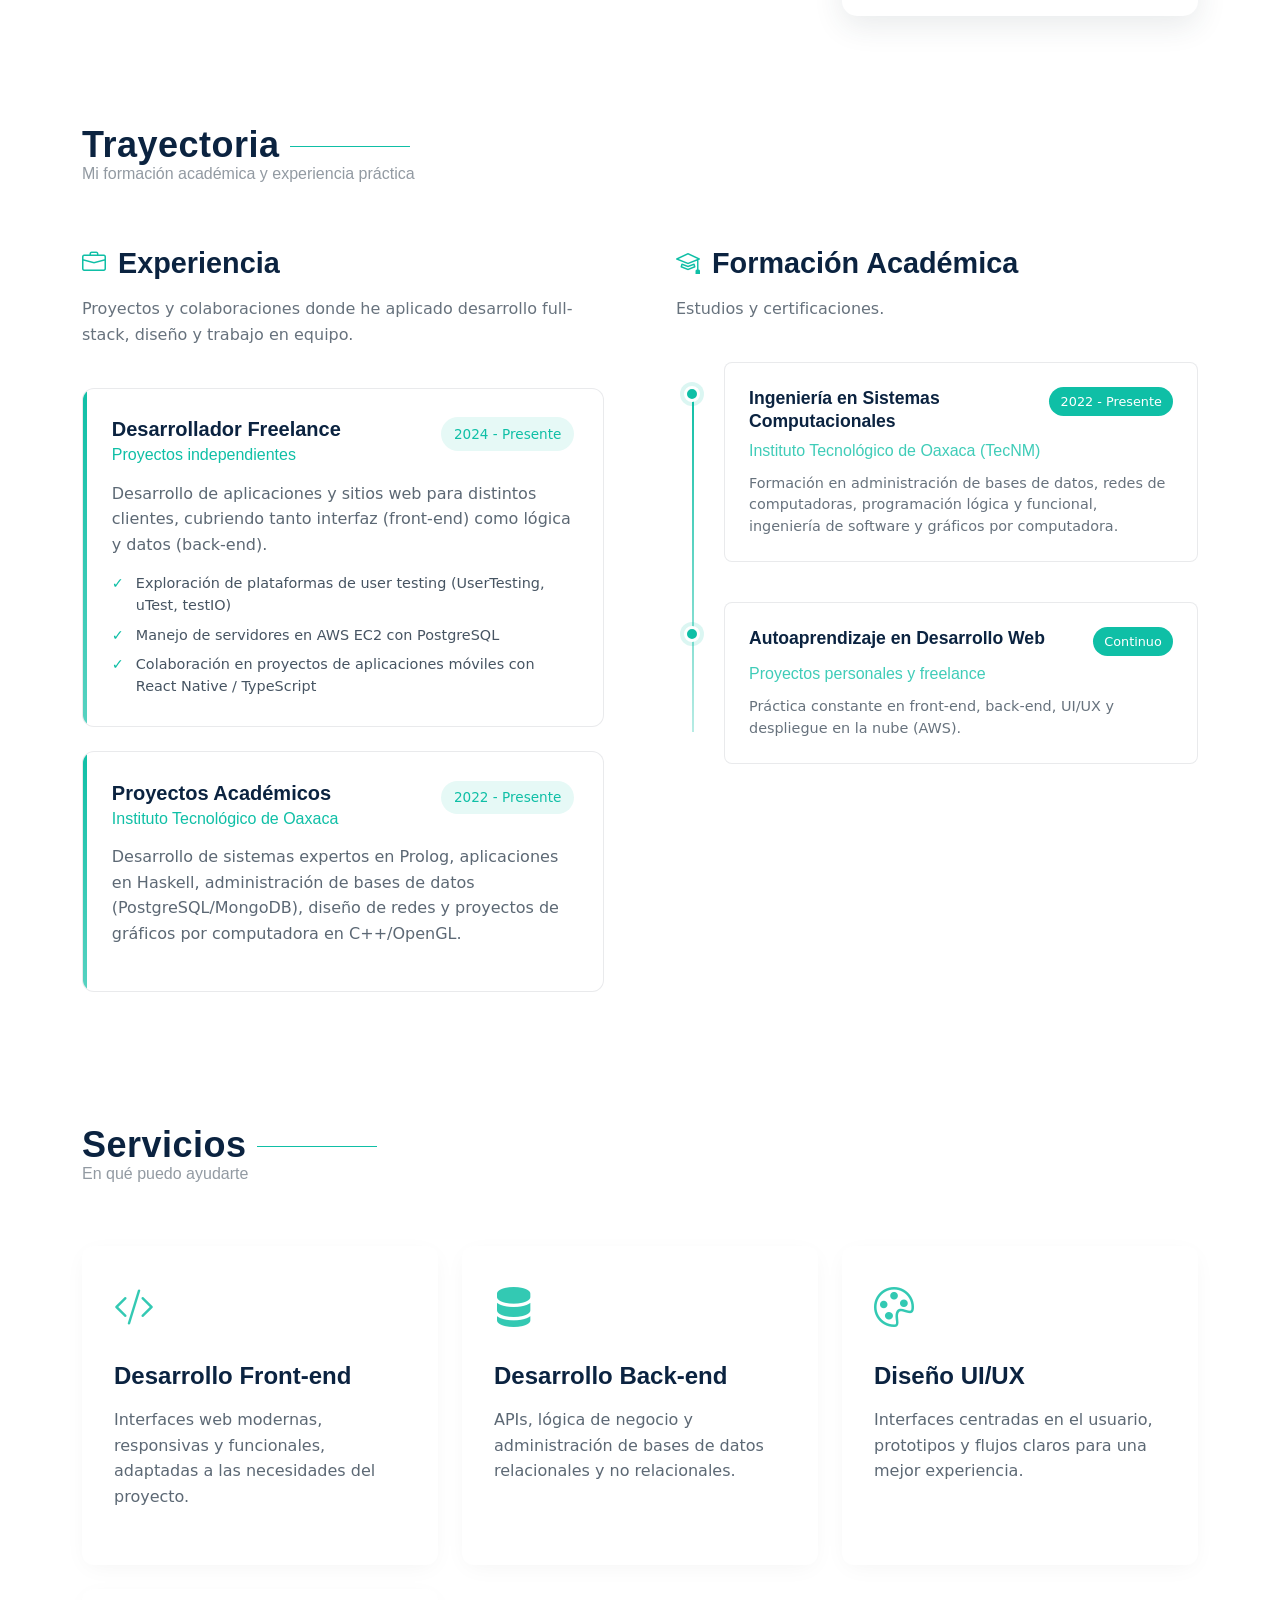
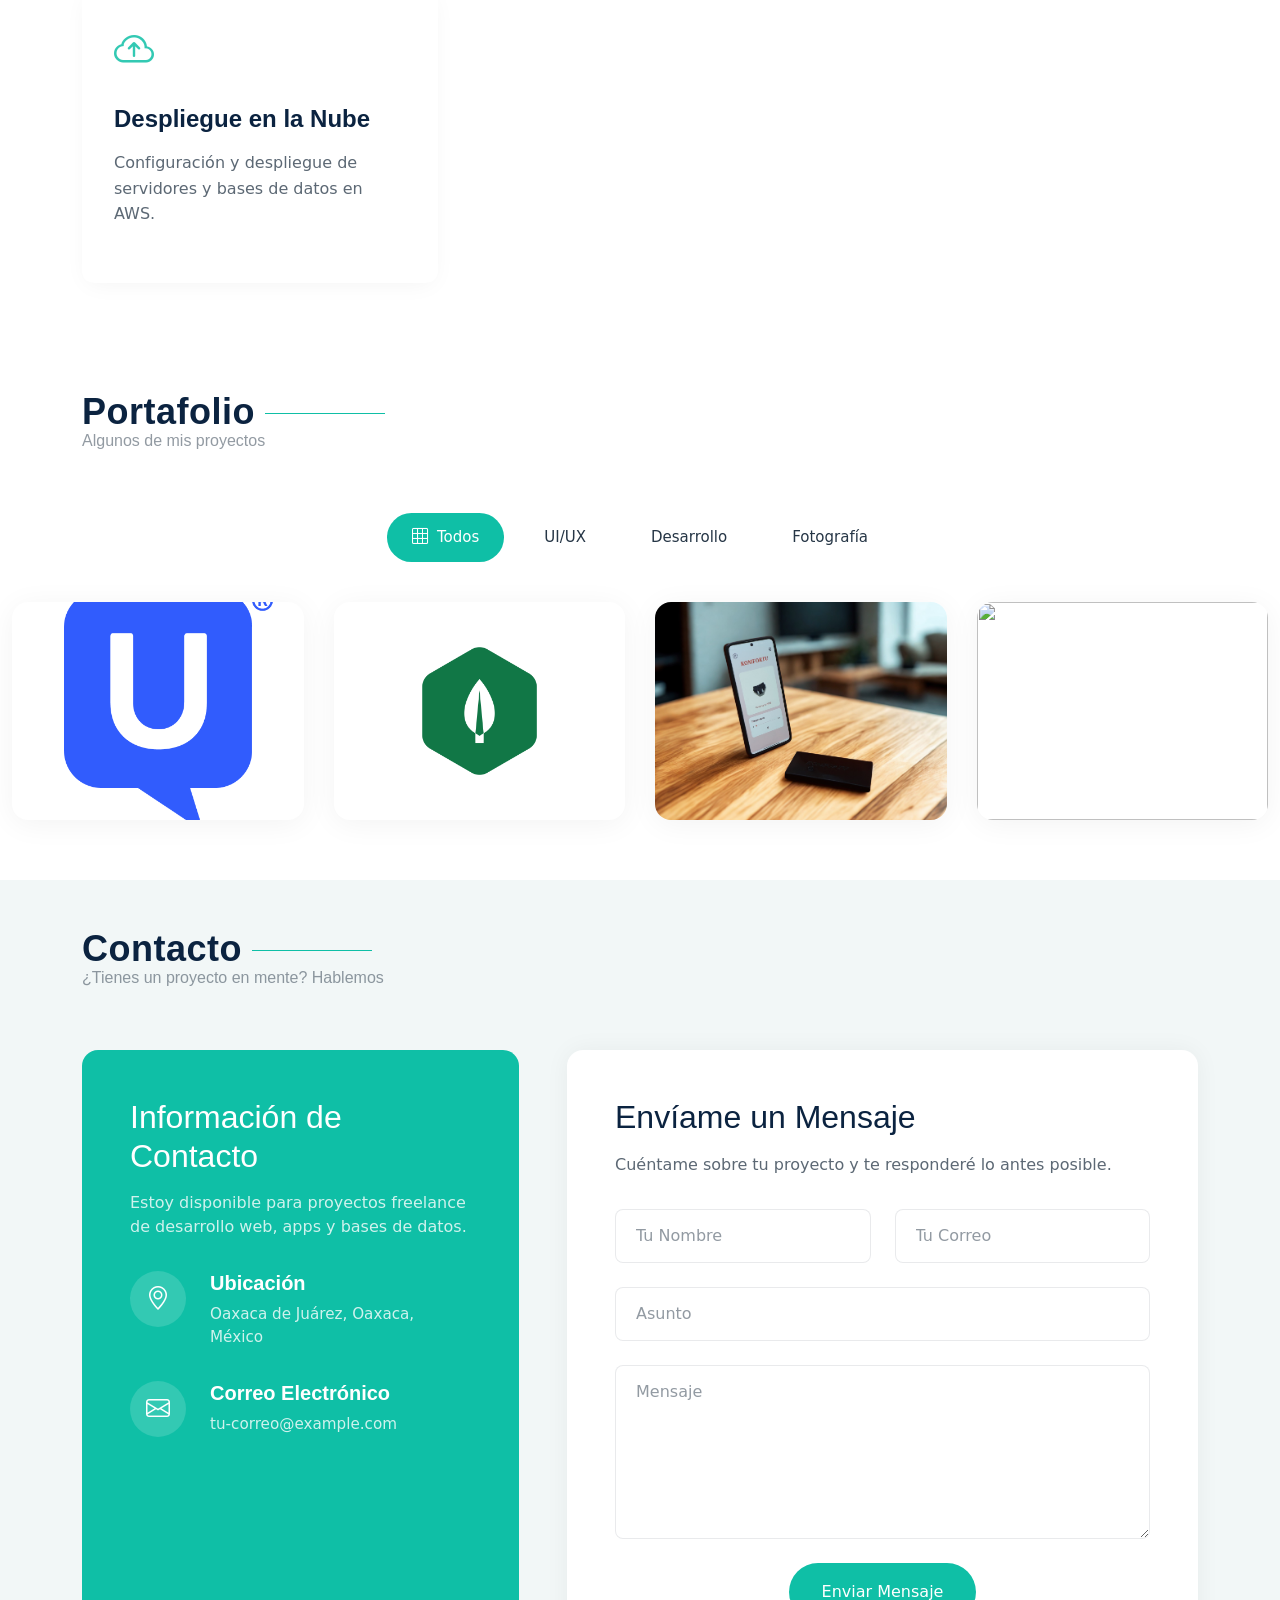
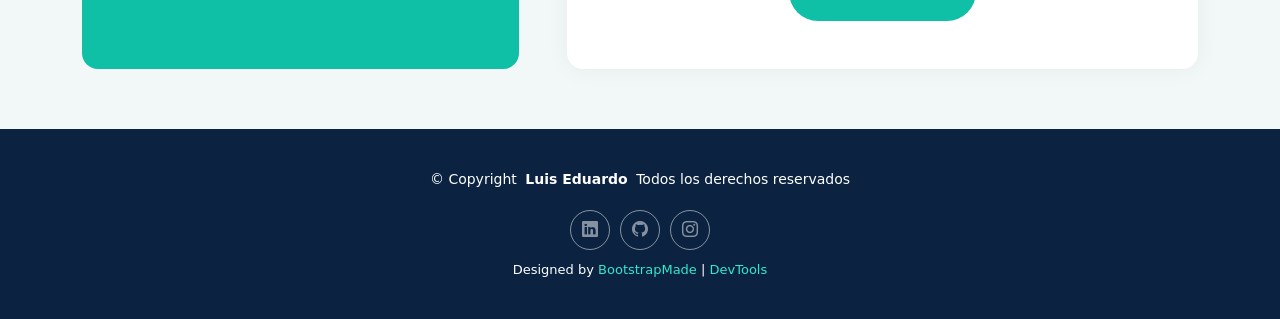
==== commit 26f7c4ac: "finalcommit" ====
--- a/index.html
+++ b/index.html
@@ -1,12 +1,12 @@
 <!DOCTYPE html>
-<html lang="en">
+<html lang="es">
 
 <head>
   <meta charset="utf-8">
   <meta content="width=device-width, initial-scale=1.0" name="viewport">
-  <title>Luis Eduardo Portafolio</title>
-  <meta name="description" content="">
-  <meta name="keywords" content="">
+  <title>Luis Eduardo | Portafolio</title>
+  <meta name="description" content="Portafolio de Luis Eduardo Chávez Hernández, desarrollador Front-end / Back-end y freelancer.">
+  <meta name="keywords" content="desarrollador, freelancer, front-end, back-end, ux, oaxaca">
 
   <!-- Favicons -->
   <link href="assets/img/favicon.png" rel="icon">
@@ -17,15 +17,6 @@
   <link href="https://fonts.gstatic.com" rel="preconnect" crossorigin>
   <link href="https://fonts.googleapis.com/css2?family=Roboto:ital,wght@0,100;0,300;0,400;0,500;0,700;0,900;1,100;1,300;1,400;1,500;1,700;1,900&family=Open+Sans:ital,wght@0,300;0,400;0,500;0,600;0,700;0,800;1,300;1,400;1,500;1,600;1,700;1,800&family=Quicksand:wght@300;400;500;600;700&display=swap" rel="stylesheet">
 
-  <!-- ================================================================
-       LIBRERÍAS EXTERNAS (vendor) QUE USA ESTA PLANTILLA:
-       - bootstrap          -> el framework de estilos (grid, botones, etc.)
-       - bootstrap-icons    -> los iconitos (bi bi-xxx) que se usan en todo el sitio
-       - aos ("Animate On Scroll") -> las animaciones al hacer scroll (data-aos="...")
-       - glightbox          -> la ventana emergente para ver imágenes en grande (Portfolio)
-       - swiper             -> el carrusel deslizable (Testimonials)
-       No necesitas tocar estas carpetas, solo saber para qué sirve cada una.
-       ================================================================ -->
   <!-- Vendor CSS Files -->
   <link href="assets/vendor/bootstrap/css/bootstrap.min.css" rel="stylesheet">
   <link href="assets/vendor/bootstrap-icons/bootstrap-icons.css" rel="stylesheet">
@@ -33,9 +24,7 @@
   <link href="assets/vendor/glightbox/css/glightbox.min.css" rel="stylesheet">
   <link href="assets/vendor/swiper/swiper-bundle.min.css" rel="stylesheet">
 
-  <!-- Main CSS File: aquí están TODOS los estilos y la paleta de colores
-       (ver el bloque de variables --accent-color, etc. al inicio de este
-       archivo, ya cambiado a la paleta "sistemas computacionales") -->
+  <!-- Main CSS File -->
   <link href="assets/css/main.css" rel="stylesheet">
 
   <!-- =======================================================
@@ -49,83 +38,37 @@
 
 <body class="index-page">
 
-  <!-- ================================================================
-       HEADER / MENÚ DE NAVEGACIÓN
-       ------------------------------------------------------------
-       Esta barra se queda fija arriba (fixed-top) mientras se hace
-       scroll. Incluye: tu foto de perfil, tu nombre, tus redes
-       sociales y el menú de links que llevan a cada sección de la
-       página (por anclas #hero, #about, #resume, etc.).
-       QUÉ SUELES EDITAR AQUÍ:
-         - profile-square-1.webp -> tu foto real de perfil
-         - "Alex Smith"          -> tu nombre
-         - los href="#" de redes -> tus links reales (LinkedIn, GitHub, etc.)
-         - la lista <ul> de abajo -> los nombres/orden de tus secciones
-       Los colores de este menú salen de las variables --nav-* que
-       están al inicio de assets/css/main.css (ya cambiadas a la
-       paleta turquesa/marino de "sistemas computacionales").
-       ================================================================ -->
   <header id="header" class="header d-flex align-items-center fixed-top">
     <div class="container-fluid position-relative d-flex align-items-center justify-content-between">
 
       <a href="index.html" class="logo d-flex align-items-center">
-        <!-- Uncomment the line below if you also wish to use an image logo -->
-        <!-- <img src="assets/img/logo.webp" alt=""> -->
-        <!-- Uncomment the line below if you also wish to use an text logo -->
-        <!-- <h1 class="sitename">Style</h1>  -->
       </a>
 
       <nav id="navmenu" class="navmenu">
 
-        <!-- Foto de perfil circular que aparece arriba del menú -->
         <div class="profile-img">
           <img src="img/foto.png.jpeg" alt="" class="img-fluid rounded-circle">
         </div>
 
-        <!-- Tu nombre, se muestra debajo de la foto de perfil -->
         <a href="index.html" class="logo d-flex align-items-center justify-content-center active">
-          <!-- Uncomment the line below if you also wish to use an image logo -->
-          <!-- <img src="assets/img/logo.webp" alt=""> -->
-          <h1 class="sitename">Alex Smith</h1>
+          <h1 class="sitename">Luis Eduardo</h1>
         </a>
 
-        <!-- Iconos de redes sociales: cambia los href="#" por tus links reales -->
         <div class="social-links text-center">
-          <a href="#" class="twitter"><i class="bi bi-twitter-x"></i></a>
-          <a href="#" class="facebook"><i class="bi bi-facebook"></i></a>
+          <a href="#" class="linkedin"><i class="bi bi-linkedin"></i></a>
           <a href="#" class="instagram"><i class="bi bi-instagram"></i></a>
-          <a href="#" class="google-plus"><i class="bi bi-skype"></i></a>
-          <a href="#" class="linkedin"><i class="bi bi-linkedin"></i></a>
-        </div>
-
-        <!-- Links del menú principal. Cada href="#id" apunta a una sección
-             más abajo en el mismo index.html (scroll suave automático). -->
+          <a href="#" class="google-plus"><i class="bi bi-github"></i></a>
+        </div>
+
         <ul>
-          <li><a href="#hero">Home</a></li>
-          <li><a href="#about">Acerca de Mi</a></li>
-          <li><a href="#resume">resumen</a></li>
+          <li><a href="#hero">Inicio</a></li>
+          <li><a href="#about">Acerca de Mí</a></li>
+          <li><a href="#skills">Habilidades</a></li>
+          <li><a href="#resume">Trayectoria</a></li>
+          <li><a href="#services">Servicios</a></li>
           <li><a href="#portfolio">Portafolio</a></li>
-          <li><a href="#services">Servicios</a></li>
-          <li class="dropdown"><a href="#"><span>Dropdown</span> <i class="bi bi-chevron-down toggle-dropdown"></i></a>
-            <ul>
-              <li><a href="#">Dropdown 1</a></li>
-              <li class="dropdown"><a href="#"><span>Deep Dropdown</span> <i class="bi bi-chevron-down toggle-dropdown"></i></a>
-                <ul>
-                  <li><a href="#">Deep Dropdown 1</a></li>
-                  <li><a href="#">Deep Dropdown 2</a></li>
-                  <li><a href="#">Deep Dropdown 3</a></li>
-                  <li><a href="#">Deep Dropdown 4</a></li>
-                  <li><a href="#">Deep Dropdown 5</a></li>
-                </ul>
-              </li>
-              <li><a href="#">Dropdown 2</a></li>
-              <li><a href="#">Dropdown 3</a></li>
-              <li><a href="#">Dropdown 4</a></li>
-            </ul>
-          </li>
           <li><a href="#contact">Contacto</a></li>
         </ul>
-        <!-- Ícono de "hamburguesa" que aparece solo en pantallas chicas -->
         <i class="mobile-nav-toggle d-xl-none bi bi-list"></i>
       </nav>
 
@@ -134,25 +77,6 @@
 
   <main class="main">
 
-    <!-- ================================================================
-         SECCIÓN HERO (portada / primera pantalla)
-         ------------------------------------------------------------
-         Es lo primero que ve la persona al entrar al sitio. Tiene:
-           - Un título con efecto de "máquina de escribir" (Typed.js),
-             controlado por el atributo data-typed-items (ahí van las
-             palabras que van cambiando: "Designer, Developer", etc.)
-           - Un párrafo corto de presentación (<p class="lead">)
-           - Contadores animados (hero-stats), por ejemplo proyectos
-             hechos, años de experiencia, clientes. Cambia el número en
-             data-purecounter-end y el texto en stat-label.
-           - Dos botones de acción (hero-actions): uno lleva a
-             #portfolio y otro a #contact.
-           - Tus redes sociales (social-links).
-           - Del lado derecho, tu foto (hero-main-image) y 3 tarjetas
-             flotantes (floating-card) con íconos y texto corto.
-         QUÉ SUELES EDITAR: el título, el párrafo, las 3 palabras del
-         typed, los números de las estadísticas y la imagen.
-         ================================================================ -->
     <!-- Hero Section -->
     <section id="hero" class="hero section">
 
@@ -161,36 +85,30 @@
 
           <div class="col-lg-6 hero-content" data-aos="fade-right" data-aos-delay="100">
             <div class="content-wrapper">
-              <!-- "typed" hace que las palabras dentro de data-typed-items
-                   se escriban y borren solas en bucle (ver assets/js/main.js) -->
-              <h1 class="hero-title">Programador <span class="typed" data-typed-items="Front-end, back-end, Freelancer, UX"></span></h1>
-              <p class="lead">Cubriendo las necesidades que van descubriendo nuevamente</p>
-
-              <!-- Contadores animados: cambia data-purecounter-end por el
-                   número final y el texto de stat-label por lo que quieras
-                   mostrar (ej. "Proyectos", "Años estudiando", "Cursos") -->
+              <h1 class="hero-title">Desarrollador <span class="typed" data-typed-items="Front-end, Back-end, Freelancer, UX/UI"></span></h1>
+              <p class="lead">Construyendo soluciones digitales completas, del diseño a la base de datos</p>
+
               <div class="hero-stats" data-aos="fade-up" data-aos-delay="200">
                 <div class="stat-item">
-                  <span class="purecounter" data-purecounter-start="0" data-purecounter-end="150" data-purecounter-duration="2">0</span>
-                  <span class="stat-label">Proyectos completados</span>
+                  <span class="purecounter" data-purecounter-start="0" data-purecounter-end="20" data-purecounter-duration="2">0</span>
+                  <span class="stat-label">Proyectos realizados</span>
+                </div>
+                <div class="stat-item">
+                  <span class="purecounter" data-purecounter-start="0" data-purecounter-end="4" data-purecounter-duration="2">0</span>
+                  <span class="stat-label">Años estudiando Sistemas</span>
                 </div>
                 <div class="stat-item">
                   <span class="purecounter" data-purecounter-start="0" data-purecounter-end="5" data-purecounter-duration="2">0</span>
-                  <span class="stat-label">Anios de experiencia</span>
-                </div>
-                <div class="stat-item">
-                  <span class="purecounter" data-purecounter-start="0" data-purecounter-end="98" data-purecounter-duration="2">0</span>
-                  <span class="stat-label">Happy Clients</span>
+                  <span class="stat-label">Lenguajes de programación</span>
                 </div>
               </div>
 
               <div class="hero-actions" data-aos="fade-up" data-aos-delay="300">
-                <a href="#portfolio" class="btn btn-primary">View My Work</a>
-                <a href="#contact" class="btn btn-outline">Get In Touch</a>
+                <a href="#portfolio" class="btn btn-primary">Ver Mi Trabajo</a>
+                <a href="#contact" class="btn btn-outline">Contáctame</a>
               </div>
 
               <div class="social-links" data-aos="fade-up" data-aos-delay="400">
-                <a href="#"><i class="bi bi-twitter"></i></a>
                 <a href="#"><i class="bi bi-linkedin"></i></a>
                 <a href="#"><i class="bi bi-github"></i></a>
                 <a href="#"><i class="bi bi-instagram"></i></a>
@@ -203,18 +121,18 @@
               <div class="floating-elements">
                 <div class="floating-card card-1" data-aos="zoom-in" data-aos-delay="300">
                   <i class="bi bi-palette"></i>
-                  <span>UI/UX Design</span>
+                  <span>Diseño UI/UX</span>
                 </div>
                 <div class="floating-card card-2" data-aos="zoom-in" data-aos-delay="400">
                   <i class="bi bi-code-slash"></i>
-                  <span>Development</span>
+                  <span>Desarrollo</span>
                 </div>
                 <div class="floating-card card-3" data-aos="zoom-in" data-aos-delay="500">
-                  <i class="bi bi-lightning"></i>
-                  <span>Creative Ideas</span>
-                </div>
-              </div>
-              <img src="assets/img/profile/profile-square-1.webp" alt="Portfolio Hero" class="img-fluid hero-main-image">
+                  <i class="bi bi-camera"></i>
+                  <span>Fotografía</span>
+                </div>
+              </div>
+              <img src="img/foto.png.jpeg" alt="Portafolio" class="img-fluid hero-main-image">
               <div class="image-overlay"></div>
             </div>
           </div>
@@ -224,26 +142,13 @@
 
     </section><!-- /Hero Section -->
 
-    <!-- ================================================================
-         SECCIÓN ABOUT (Sobre mí)
-         ------------------------------------------------------------
-         Estructura: foto + firma/cita a la izquierda, y a la derecha
-         una introducción, 3 tarjetas de "skills" rápidas (skill-item)
-         y una línea de tiempo (journey-timeline) con año + descripción.
-         QUÉ SUELES EDITAR:
-           - El texto "Lorem ipsum..." -> tu presentación real
-           - Las 3 skill-item -> tus 3 fortalezas principales
-           - journey-timeline -> tus estudios/experiencia por año
-           - profile-square-1.webp y signature-1.webp -> tu foto/firma
-         ================================================================ -->
     <!-- About Section -->
     <section id="about" class="about section">
 
-      <!-- Section Title -->
       <div class="container section-title">
-        <h2>About</h2>
-        <p>Necessitatibus eius consequatur ex aliquid fuga eum quidem sint consectetur velit</p>
-      </div><!-- End Section Title -->
+        <h2>Acerca de Mí</h2>
+        <p>Estudiante de Ingeniería en Sistemas Computacionales y desarrollador freelance</p>
+      </div>
 
       <div class="container" data-aos="fade-up" data-aos-delay="100">
 
@@ -252,11 +157,10 @@
           <div class="col-lg-5" data-aos="fade-right" data-aos-delay="200">
             <div class="profile-image-wrapper">
               <div class="profile-image">
-                <img src="assets/img/profile/profile-square-1.webp" alt="Profile" class="img-fluid">
+                <img src="img/foto.png.jpeg" alt="Foto de perfil" class="img-fluid">
               </div>
               <div class="signature-section">
-                <img src="assets/img/misc/signature-1.webp" alt="Signature" class="signature">
-                <p class="quote">Building meaningful digital experiences through creative code.</p>
+                <p class="quote">Codigo agil y soluciones probadas</p>
               </div>
             </div>
           </div>
@@ -264,8 +168,8 @@
           <div class="col-lg-7" data-aos="fade-left" data-aos-delay="300">
             <div class="about-content">
               <div class="intro">
-                <h2>Hi, I'm Brandon - a Creative Developer</h2>
-                <p>Lorem ipsum dolor sit amet, consectetur adipiscing elit. Pellentesque habitant morbi tristique senectus et netus et malesuada fames ac turpis egestas. Vestibulum tortor quam, feugiat vitae, ultricies eget, tempor sit amet, ante. Donec eu libero sit amet quam egestas semper.</p>
+                <h2>Hola, soy Luis Eduardo - Desarrollador Front-end / Back-end</h2>
+                <p>Soy estudiante de Ingeniería en Sistemas Computacionales en el Instituto Tecnológico de Oaxaca, apasionado por construir aplicaciones completas: desde interfaces cuidadas hasta bases de datos y lógica del lado del servidor. Me gusta aprender tecnologías nuevas y aplicarlas en proyectos reales, combinando desarrollo con un buen ojo para la fotografía y el diseño visual.</p>
               </div>
 
               <div class="skills-grid">
@@ -273,48 +177,48 @@
                   <div class="skill-icon">
                     <i class="bi bi-palette"></i>
                   </div>
-                  <h4>UI/UX Design</h4>
-                  <p>Mauris blandit aliquet elit, eget tincidunt nibh pulvinar</p>
+                  <h4>Diseño UI/UX</h4>
+                  <p>Interfaces claras y centradas en la experiencia del usuario</p>
                 </div>
                 <div class="skill-item" data-aos="zoom-in" data-aos-delay="450">
                   <div class="skill-icon">
                     <i class="bi bi-code-slash"></i>
                   </div>
-                  <h4>Frontend Dev</h4>
-                  <p>Sed porttitor lectus nibh. Cras ultricies ligula sed magna</p>
+                  <h4>Front-end</h4>
+                  <p>Interfaces web funcionales y responsivas</p>
                 </div>
                 <div class="skill-item" data-aos="zoom-in" data-aos-delay="500">
                   <div class="skill-icon">
-                    <i class="bi bi-camera"></i>
-                  </div>
-                  <h4>Photography</h4>
-                  <p>Vestibulum ac diam sit amet quam vehicula elementum</p>
+                    <i class="bi bi-server"></i>
+                  </div>
+                  <h4>Back-end</h4>
+                  <p>Lógica de negocio, APIs y bases de datos</p>
                 </div>
               </div>
 
               <div class="journey-timeline" data-aos="fade-up" data-aos-delay="300">
                 <div class="timeline-item">
-                  <div class="year">2019</div>
-                  <div class="description">Graduated with B.A. in Digital Design from Creative University</div>
+                  <div class="year">2022</div>
+                  <div class="description">Inicio de la carrera de Ingeniería en Sistemas Computacionales en el ITO</div>
                 </div>
                 <div class="timeline-item">
-                  <div class="year">2020</div>
-                  <div class="description">Joined InnovateTech as Junior Frontend Developer</div>
+                  <div class="year">2024</div>
+                  <div class="description">Primeros proyectos freelance y exploración de plataformas de user testing</div>
                 </div>
                 <div class="timeline-item">
-                  <div class="year">2023</div>
-                  <div class="description">Launched freelance career specializing in creative web solutions</div>
+                  <div class="year">2026</div>
+                  <div class="description">Proyectos finales de carrera: bases de datos, redes, programación lógica/funcional y gráficos por computadora</div>
                 </div>
               </div>
 
               <div class="cta-section" data-aos="fade-up" data-aos-delay="400">
                 <div class="fun-fact">
-                  <span class="emoji">☕</span>
-                  <span class="text">Coffee-fueled designer based in Portland</span>
+                  <span class="emoji">📷</span>
+                  <span class="text">Amante de la fotografía y los videojuegos, basado en Oaxaca</span>
                 </div>
                 <div class="action-buttons">
-                  <a href="#portfolio" class="btn btn-primary">View My Work</a>
-                  <a href="#" class="btn btn-outline">Download Resume</a>
+                  <a href="#portfolio" class="btn btn-primary">Ver Mi Trabajo</a>
+                  <a href="#" class="btn btn-outline">Descargar CV</a>
                 </div>
               </div>
 
@@ -327,21 +231,15 @@
 
     </section><!-- /About Section -->
 
-    <!-- ================================================================
-         SECCIÓN SKILLS (habilidades)
-         ------------------------------------------------------------
-         Tarjetas (skill-card) agrupadas por categoría (Frontend,
-         Backend, Design, DevOps...). Cada skill-item es UNA barra de
-         progreso: el texto en skill-percentage y el número en
-         aria-valuenow deben coincidir (el número controla qué tan
-         llena se ve la barra, animada por assets/js/main.js).
-         QUÉ SUELES EDITAR: los nombres de las tecnologías y sus
-         porcentajes, según lo que realmente sepas o estés aprendiendo.
-         ================================================================ -->
     <!-- Skills Section -->
     <section id="skills" class="skills section">
 
       <div class="container" data-aos="fade-up" data-aos-delay="100">
+
+        <div class="container section-title">
+          <h2>Habilidades</h2>
+          <p>Tecnologías con las que trabajo actualmente</p>
+        </div>
 
         <div class="row">
           <div class="col-lg-8">
@@ -351,38 +249,36 @@
                   <div class="skill-card">
                     <div class="skill-header">
                       <i class="bi bi-code-slash"></i>
-                      <h3>Frontend Development</h3>
+                      <h3>Desarrollo Front-end</h3>
                     </div>
                     <div class="skills-animation">
-                      <!-- Cada bloque .skill-item = una barra de progreso.
-                           El % del texto y "aria-valuenow" deben ser iguales -->
                       <div class="skill-item">
                         <div class="skill-info">
                           <span class="skill-name">HTML/CSS</span>
-                          <span class="skill-percentage">95%</span>
-                        </div>
-                        <div class="skill-bar progress">
-                          <div class="progress-bar" role="progressbar" aria-valuenow="95" aria-valuemin="0" aria-valuemax="100"></div>
-                        </div>
-                      </div>
-
-                      <div class="skill-item">
-                        <div class="skill-info">
-                          <span class="skill-name">JavaScript</span>
-                          <span class="skill-percentage">88%</span>
-                        </div>
-                        <div class="skill-bar progress">
-                          <div class="progress-bar" role="progressbar" aria-valuenow="88" aria-valuemin="0" aria-valuemax="100"></div>
-                        </div>
-                      </div>
-
-                      <div class="skill-item">
-                        <div class="skill-info">
-                          <span class="skill-name">Vue.js</span>
-                          <span class="skill-percentage">82%</span>
-                        </div>
-                        <div class="skill-bar progress">
-                          <div class="progress-bar" role="progressbar" aria-valuenow="82" aria-valuemin="0" aria-valuemax="100"></div>
+                          <span class="skill-percentage">90%</span>
+                        </div>
+                        <div class="skill-bar progress">
+                          <div class="progress-bar" role="progressbar" aria-valuenow="90" aria-valuemin="0" aria-valuemax="100"></div>
+                        </div>
+                      </div>
+
+                      <div class="skill-item">
+                        <div class="skill-info">
+                          <span class="skill-name">JavaScript / TypeScript</span>
+                          <span class="skill-percentage">80%</span>
+                        </div>
+                        <div class="skill-bar progress">
+                          <div class="progress-bar" role="progressbar" aria-valuenow="80" aria-valuemin="0" aria-valuemax="100"></div>
+                        </div>
+                      </div>
+
+                      <div class="skill-item">
+                        <div class="skill-info">
+                          <span class="skill-name">React Native</span>
+                          <span class="skill-percentage">70%</span>
+                        </div>
+                        <div class="skill-bar progress">
+                          <div class="progress-bar" role="progressbar" aria-valuenow="70" aria-valuemin="0" aria-valuemax="100"></div>
                         </div>
                       </div>
                     </div>
@@ -393,22 +289,22 @@
                   <div class="skill-card">
                     <div class="skill-header">
                       <i class="bi bi-server"></i>
-                      <h3>Backend Development</h3>
+                      <h3>Desarrollo Back-end</h3>
                     </div>
                     <div class="skills-animation">
                       <div class="skill-item">
                         <div class="skill-info">
-                          <span class="skill-name">PHP</span>
-                          <span class="skill-percentage">78%</span>
-                        </div>
-                        <div class="skill-bar progress">
-                          <div class="progress-bar" role="progressbar" aria-valuenow="78" aria-valuemin="0" aria-valuemax="100"></div>
-                        </div>
-                      </div>
-
-                      <div class="skill-item">
-                        <div class="skill-info">
-                          <span class="skill-name">Laravel</span>
+                          <span class="skill-name">PostgreSQL</span>
+                          <span class="skill-percentage">80%</span>
+                        </div>
+                        <div class="skill-bar progress">
+                          <div class="progress-bar" role="progressbar" aria-valuenow="80" aria-valuemin="0" aria-valuemax="100"></div>
+                        </div>
+                      </div>
+
+                      <div class="skill-item">
+                        <div class="skill-info">
+                          <span class="skill-name">MongoDB</span>
                           <span class="skill-percentage">75%</span>
                         </div>
                         <div class="skill-bar progress">
@@ -418,11 +314,11 @@
 
                       <div class="skill-item">
                         <div class="skill-info">
-                          <span class="skill-name">MySQL</span>
-                          <span class="skill-percentage">72%</span>
-                        </div>
-                        <div class="skill-bar progress">
-                          <div class="progress-bar" role="progressbar" aria-valuenow="72" aria-valuemin="0" aria-valuemax="100"></div>
+                          <span class="skill-name">C++ / OpenGL</span>
+                          <span class="skill-percentage">70%</span>
+                        </div>
+                        <div class="skill-bar progress">
+                          <div class="progress-bar" role="progressbar" aria-valuenow="70" aria-valuemin="0" aria-valuemax="100"></div>
                         </div>
                       </div>
                     </div>
@@ -433,36 +329,26 @@
                   <div class="skill-card">
                     <div class="skill-header">
                       <i class="bi bi-palette"></i>
-                      <h3>Design &amp; Tools</h3>
+                      <h3>Diseño</h3>
                     </div>
                     <div class="skills-animation">
                       <div class="skill-item">
                         <div class="skill-info">
-                          <span class="skill-name">Figma</span>
+                          <span class="skill-name">UI/UX Design</span>
+                          <span class="skill-percentage">75%</span>
+                        </div>
+                        <div class="skill-bar progress">
+                          <div class="progress-bar" role="progressbar" aria-valuenow="75" aria-valuemin="0" aria-valuemax="100"></div>
+                        </div>
+                      </div>
+
+                      <div class="skill-item">
+                        <div class="skill-info">
+                          <span class="skill-name">Fotografía</span>
                           <span class="skill-percentage">85%</span>
                         </div>
                         <div class="skill-bar progress">
                           <div class="progress-bar" role="progressbar" aria-valuenow="85" aria-valuemin="0" aria-valuemax="100"></div>
-                        </div>
-                      </div>
-
-                      <div class="skill-item">
-                        <div class="skill-info">
-                          <span class="skill-name">Photoshop</span>
-                          <span class="skill-percentage">70%</span>
-                        </div>
-                        <div class="skill-bar progress">
-                          <div class="progress-bar" role="progressbar" aria-valuenow="70" aria-valuemin="0" aria-valuemax="100"></div>
-                        </div>
-                      </div>
-
-                      <div class="skill-item">
-                        <div class="skill-info">
-                          <span class="skill-name">Illustrator</span>
-                          <span class="skill-percentage">68%</span>
-                        </div>
-                        <div class="skill-bar progress">
-                          <div class="progress-bar" role="progressbar" aria-valuenow="68" aria-valuemin="0" aria-valuemax="100"></div>
                         </div>
                       </div>
                     </div>
@@ -473,40 +359,40 @@
                   <div class="skill-card">
                     <div class="skill-header">
                       <i class="bi bi-cloud"></i>
-                      <h3>Cloud &amp; DevOps</h3>
+                      <h3>Cloud &amp; Herramientas</h3>
                     </div>
                     <div class="skills-animation">
                       <div class="skill-item">
                         <div class="skill-info">
-                          <span class="skill-name">AWS</span>
-                          <span class="skill-percentage">76%</span>
-                        </div>
-                        <div class="skill-bar progress">
-                          <div class="progress-bar" role="progressbar" aria-valuenow="76" aria-valuemin="0" aria-valuemax="100"></div>
-                        </div>
-                      </div>
-
-                      <div class="skill-item">
-                        <div class="skill-info">
-                          <span class="skill-name">Docker</span>
-                          <span class="skill-percentage">73%</span>
-                        </div>
-                        <div class="skill-bar progress">
-                          <div class="progress-bar" role="progressbar" aria-valuenow="73" aria-valuemin="0" aria-valuemax="100"></div>
+                          <span class="skill-name">AWS (EC2)</span>
+                          <span class="skill-percentage">65%</span>
+                        </div>
+                        <div class="skill-bar progress">
+                          <div class="progress-bar" role="progressbar" aria-valuenow="65" aria-valuemin="0" aria-valuemax="100"></div>
                         </div>
                       </div>
 
                       <div class="skill-item">
                         <div class="skill-info">
                           <span class="skill-name">Git</span>
-                          <span class="skill-percentage">90%</span>
-                        </div>
-                        <div class="skill-bar progress">
-                          <div class="progress-bar" role="progressbar" aria-valuenow="90" aria-valuemin="0" aria-valuemax="100"></div>
-                        </div>
-                      </div>
-                    </div>
-                  </div><!-- End DevOps Card -->
+                          <span class="skill-percentage">85%</span>
+                        </div>
+                        <div class="skill-bar progress">
+                          <div class="progress-bar" role="progressbar" aria-valuenow="85" aria-valuemin="0" aria-valuemax="100"></div>
+                        </div>
+                      </div>
+
+                      <div class="skill-item">
+                        <div class="skill-info">
+                          <span class="skill-name">Prolog / Haskell</span>
+                          <span class="skill-percentage">78%</span>
+                        </div>
+                        <div class="skill-bar progress">
+                          <div class="progress-bar" role="progressbar" aria-valuenow="78" aria-valuemin="0" aria-valuemax="100"></div>
+                        </div>
+                      </div>
+                    </div>
+                  </div><!-- End Cloud Card -->
                 </div>
               </div>
             </div><!-- End Skills Grid -->
@@ -514,17 +400,17 @@
 
           <div class="col-lg-4">
             <div class="skills-summary" data-aos="fade-left" data-aos-delay="200">
-              <h3>Professional Expertise</h3>
-              <p>Lorem ipsum dolor sit amet, consectetur adipiscing elit. Sed do eiusmod tempor incididunt ut labore et dolore magna aliqua. Ut enim ad minim veniam.</p>
+              <h3>Perfil Profesional</h3>
+              <p>Desarrollador en formación con experiencia práctica full-stack: interfaces, APIs, bases de datos relacionales y no relacionales, y proyectos de programación lógica/funcional. Interesado en trabajar con empresas de tecnología a nivel internacional.</p>
 
               <div class="summary-stats">
                 <div class="stat-item" data-aos="zoom-in" data-aos-delay="300">
                   <div class="stat-circle">
-                    <i class="bi bi-trophy"></i>
+                    <i class="bi bi-mortarboard"></i>
                   </div>
                   <div class="stat-info">
-                    <span class="stat-number">5+</span>
-                    <span class="stat-label">Years Experience</span>
+                    <span class="stat-number">4+</span>
+                    <span class="stat-label">Años en la carrera</span>
                   </div>
                 </div>
 
@@ -533,29 +419,33 @@
                     <i class="bi bi-diagram-3"></i>
                   </div>
                   <div class="stat-info">
-                    <span class="stat-number">50+</span>
-                    <span class="stat-label">Projects Completed</span>
+                    <span class="stat-number">20+</span>
+                    <span class="stat-label">Proyectos escolares y personales</span>
                   </div>
                 </div>
 
                 <div class="stat-item" data-aos="zoom-in" data-aos-delay="500">
                   <div class="stat-circle">
-                    <i class="bi bi-people"></i>
+                    <i class="bi bi-camera"></i>
                   </div>
                   <div class="stat-info">
-                    <span class="stat-number">30+</span>
-                    <span class="stat-label">Happy Clients</span>
+                    <span class="stat-number">Telefono</span>
+                    <span class="stat-label">Equipo de fotografía/video</span>
                   </div>
                 </div>
               </div>
 
               <div class="skills-badges" data-aos="fade-up" data-aos-delay="600">
-                <h4>Certifications</h4>
+                <h4>Áreas de interés</h4>
                 <div class="badge-list">
-                  <div class="skill-badge">AWS Certified</div>
-                  <div class="skill-badge">Laravel Expert</div>
-                  <div class="skill-badge">Vue.js Developer</div>
-                  <div class="skill-badge">UI/UX Design</div>
+                  <div class="skill-badge">Freelance</div>
+                  <div class="skill-badge">AWS</div>
+                  <div class="skill-badge">UI/UX</div>
+                  <div class="skill-badge">Bases de Datos</div>
+                                    <div class="skill-badge">React/react-native</div>
+                                                      <div class="skill-badge">typescript</div>
+
+
                 </div>
               </div>
             </div><!-- End Skills Summary -->
@@ -566,23 +456,13 @@
 
     </section><!-- /Skills Section -->
 
-    <!-- ================================================================
-         SECCIÓN RESUME (experiencia / trayectoria)
-         ------------------------------------------------------------
-         Tarjetas de experiencia (experience-card): puesto, empresa,
-         fechas (duration) y una lista de logros (achievements).
-         Si aún no tienes experiencia laboral real, puedes usar esta
-         sección para prácticas, proyectos escolares o cursos, como
-         indica el ejercicio (metas/planes en vez de logros reales).
-         ================================================================ -->
     <!-- Resume Section -->
     <section id="resume" class="resume section">
 
-      <!-- Section Title -->
       <div class="container section-title">
-        <h2>Resume</h2>
-        <p>Necessitatibus eius consequatur ex aliquid fuga eum quidem sint consectetur velit</p>
-      </div><!-- End Section Title -->
+        <h2>Trayectoria</h2>
+        <p>Mi formación académica y experiencia práctica</p>
+      </div>
 
       <div class="container" data-aos="fade-up" data-aos-delay="100">
 
@@ -590,25 +470,25 @@
           <div class="col-lg-6" data-aos="fade-right" data-aos-delay="200">
             <div class="experience-section">
               <div class="section-header">
-                <h2><i class="bi bi-briefcase"></i> Professional Journey</h2>
-                <p class="section-subtitle">Pellentesque habitant morbi tristique senectus et netus et malesuada fames ac turpis egestas vestibulum tortor quam.</p>
+                <h2><i class="bi bi-briefcase"></i> Experiencia</h2>
+                <p class="section-subtitle">Proyectos y colaboraciones donde he aplicado desarrollo full-stack, diseño y trabajo en equipo.</p>
               </div>
 
               <div class="experience-cards">
                 <div class="experience-card" data-aos="zoom-in" data-aos-delay="300">
                   <div class="card-header">
                     <div class="role-info">
-                      <h3>Technical Director</h3>
-                      <h4>Proin Corporation</h4>
-                    </div>
-                    <span class="duration">2022 - Present</span>
+                      <h3>Desarrollador Freelance</h3>
+                      <h4>Proyectos independientes</h4>
+                    </div>
+                    <span class="duration">2024 - Presente</span>
                   </div>
                   <div class="card-body">
-                    <p>Vestibulum ante ipsum primis in faucibus orci luctus et ultrices posuere cubilia curae mauris viverra veniam sit amet lacus cursus.</p>
+                    <p>Desarrollo de aplicaciones y sitios web para distintos clientes, cubriendo tanto interfaz (front-end) como lógica y datos (back-end).</p>
                     <ul class="achievements">
-                      <li>Managed cross-functional teams of 15+ professionals</li>
-                      <li>Implemented agile methodologies resulting in 40% efficiency gain</li>
-                      <li>Led digital transformation initiatives worth $2M+</li>
+                      <li>Exploración de plataformas de user testing (UserTesting, uTest, testIO)</li>
+                      <li>Manejo de servidores en AWS EC2 con PostgreSQL</li>
+                      <li>Colaboración en proyectos de aplicaciones móviles con React Native / TypeScript</li>
                     </ul>
                   </div>
                 </div>
@@ -616,26 +496,13 @@
                 <div class="experience-card" data-aos="zoom-in" data-aos-delay="400">
                   <div class="card-header">
                     <div class="role-info">
-                      <h3>Senior Development Manager</h3>
-                      <h4>Consectetur Solutions Inc</h4>
-                    </div>
-                    <span class="duration">2018 - 2022</span>
+                      <h3>Proyectos Académicos</h3>
+                      <h4>Instituto Tecnológico de Oaxaca</h4>
+                    </div>
+                    <span class="duration">2022 - Presente</span>
                   </div>
                   <div class="card-body">
-                    <p>Donec quam felis ultricies nec pellentesque eu pretium quis sem nulla consequat massa quis enim donec pede justo fringilla vel.</p>
-                  </div>
-                </div>
-
-                <div class="experience-card" data-aos="zoom-in" data-aos-delay="500">
-                  <div class="card-header">
-                    <div class="role-info">
-                      <h3>Product Development Specialist</h3>
-                      <h4>Adipiscing Technologies</h4>
-                    </div>
-                    <span class="duration">2015 - 2018</span>
-                  </div>
-                  <div class="card-body">
-                    <p>Nam quam nunc blandit vel luctus pulvinar hendrerit id lorem maecenas nec odio et ante tincidunt tempus donec vitae sapien ut.</p>
+                    <p>Desarrollo de sistemas expertos en Prolog, aplicaciones en Haskell, administración de bases de datos (PostgreSQL/MongoDB), diseño de redes y proyectos de gráficos por computadora en C++/OpenGL.</p>
                   </div>
                 </div>
               </div>
@@ -645,8 +512,8 @@
           <div class="col-lg-6" data-aos="fade-left" data-aos-delay="200">
             <div class="education-section">
               <div class="section-header">
-                <h2><i class="bi bi-mortarboard"></i> Academic Excellence</h2>
-                <p class="section-subtitle">Lorem ipsum dolor sit amet consectetuer adipiscing elit aenean commodo ligula eget dolor aenean massa.</p>
+                <h2><i class="bi bi-mortarboard"></i> Formación Académica</h2>
+                <p class="section-subtitle">Estudios y certificaciones.</p>
               </div>
 
               <div class="education-timeline">
@@ -656,11 +523,11 @@
                   <div class="timeline-marker"></div>
                   <div class="education-content">
                     <div class="degree-header">
-                      <h3>Master of Computer Science</h3>
-                      <span class="year">2015 - 2017</span>
-                    </div>
-                    <h4 class="institution">Tempus University</h4>
-                    <p>Cum sociis natoque penatibus et magnis dis parturient montes nascetur ridiculus mus donec quam felis ultricies nec.</p>
+                      <h3>Ingeniería en Sistemas Computacionales</h3>
+                      <span class="year">2022 - Presente</span>
+                    </div>
+                    <h4 class="institution">Instituto Tecnológico de Oaxaca (TecNM)</h4>
+                    <p>Formación en administración de bases de datos, redes de computadoras, programación lógica y funcional, ingeniería de software y gráficos por computadora.</p>
                   </div>
                 </div>
 
@@ -668,23 +535,11 @@
                   <div class="timeline-marker"></div>
                   <div class="education-content">
                     <div class="degree-header">
-                      <h3>Bachelor of Information Technology</h3>
-                      <span class="year">2011 - 2015</span>
-                    </div>
-                    <h4 class="institution">Rhoncus Institute of Technology</h4>
-                    <p>Nullam dictum felis eu pede mollis pretium integer tincidunt cras dapibus vivamus elementum semper nisi aenean vulputate.</p>
-                  </div>
-                </div>
-
-                <div class="education-item" data-aos="slide-up" data-aos-delay="500">
-                  <div class="timeline-marker"></div>
-                  <div class="education-content">
-                    <div class="degree-header">
-                      <h3>Certificate in Digital Innovation</h3>
-                      <span class="year">2020</span>
-                    </div>
-                    <h4 class="institution">Ligula Academy</h4>
-                    <p>Etiam sit amet orci eget eros faucibus tincidunt duis leo sed fringilla mauris sit amet nibh donec sodales sagittis magna.</p>
+                      <h3>Autoaprendizaje en Desarrollo Web</h3>
+                      <span class="year">Continuo</span>
+                    </div>
+                    <h4 class="institution">Proyectos personales y freelance</h4>
+                    <p>Práctica constante en front-end, back-end, UI/UX y despliegue en la nube (AWS).</p>
                   </div>
                 </div>
               </div>
@@ -696,23 +551,13 @@
 
     </section><!-- /Resume Section -->
 
-    <!-- ================================================================
-         SECCIÓN SERVICES (servicios que ofreces)
-         ------------------------------------------------------------
-         6 tarjetas (service-item), cada una con ícono, título y
-         descripción corta. Puedes usarla para mostrar en qué áreas
-         puedes ayudar (ej. "Desarrollo Frontend", "Soporte Técnico",
-         "Automatización de tareas") aunque todavía sea a nivel
-         estudiante/aprendizaje.
-         ================================================================ -->
     <!-- Services Section -->
     <section id="services" class="services section">
 
-      <!-- Section Title -->
       <div class="container section-title">
-        <h2>Services</h2>
-        <p>Necessitatibus eius consequatur ex aliquid fuga eum quidem sint consectetur velit</p>
-      </div><!-- End Section Title -->
+        <h2>Servicios</h2>
+        <p>En qué puedo ayudarte</p>
+      </div>
 
       <div class="container" data-aos="fade-up" data-aos-delay="100">
 
@@ -722,16 +567,10 @@
           <div class="col-lg-4 col-md-6" data-aos="fade-up" data-aos-delay="100">
             <div class="service-item">
               <div class="icon">
-                <i class="bi bi-stack"></i>
-              </div>
-              <h3>Digital Solutions</h3>
-              <p>Sed ut perspiciatis unde omnis iste natus error sit voluptatem accusantium doloremque laudantium totam rem aperiam eaque ipsa.</p>
-              <div class="card-links">
-                <a href="#" class="link-item">
-                  Learn More
-                  <i class="bi bi-arrow-right"></i>
-                </a>
-              </div>
+                <i class="bi bi-code-slash"></i>
+              </div>
+              <h3>Desarrollo Front-end</h3>
+              <p>Interfaces web modernas, responsivas y funcionales, adaptadas a las necesidades del proyecto.</p>
             </div>
           </div><!-- End Service Item -->
 
@@ -739,16 +578,10 @@
           <div class="col-lg-4 col-md-6" data-aos="fade-up" data-aos-delay="200">
             <div class="service-item">
               <div class="icon">
-                <i class="bi bi-shield-check"></i>
-              </div>
-              <h3>Secure Systems</h3>
-              <p>Duis aute irure dolor in reprehenderit in voluptate velit esse cillum dolore eu fugiat nulla pariatur excepteur sint occaecat cupidatat.</p>
-              <div class="card-links">
-                <a href="#" class="link-item">
-                  Learn More
-                  <i class="bi bi-arrow-right"></i>
-                </a>
-              </div>
+                <i class="bi bi-server"></i>
+              </div>
+              <h3>Desarrollo Back-end</h3>
+              <p>APIs, lógica de negocio y administración de bases de datos relacionales y no relacionales.</p>
             </div>
           </div><!-- End Service Item -->
 
@@ -756,16 +589,10 @@
           <div class="col-lg-4 col-md-6" data-aos="fade-up" data-aos-delay="300">
             <div class="service-item">
               <div class="icon">
-                <i class="bi bi-graph-up"></i>
-              </div>
-              <h3>Growth Strategy</h3>
-              <p>Quis autem vel eum iure reprehenderit qui in ea voluptate velit esse quam nihil molestiae consequatur vel illum qui dolorem.</p>
-              <div class="card-links">
-                <a href="#" class="link-item">
-                  Learn More
-                  <i class="bi bi-arrow-right"></i>
-                </a>
-              </div>
+                <i class="bi bi-palette"></i>
+              </div>
+              <h3>Diseño UI/UX</h3>
+              <p>Interfaces centradas en el usuario, prototipos y flujos claros para una mejor experiencia.</p>
             </div>
           </div><!-- End Service Item -->
 
@@ -773,124 +600,97 @@
           <div class="col-lg-4 col-md-6" data-aos="fade-up" data-aos-delay="100">
             <div class="service-item">
               <div class="icon">
-                <i class="bi bi-cpu"></i>
-              </div>
-              <h3>AI Integration</h3>
-              <p>Nemo enim ipsam voluptatem quia voluptas sit aspernatur aut odit aut fugit, sed quia consequuntur magni dolores eos qui ratione.</p>
-              <div class="card-links">
-                <a href="#" class="link-item">
-                  Learn More
-                  <i class="bi bi-arrow-right"></i>
-                </a>
-              </div>
+                <i class="bi bi-cloud-arrow-up"></i>
+              </div>
+              <h3>Despliegue en la Nube</h3>
+              <p>Configuración y despliegue de servidores y bases de datos en AWS.</p>
             </div>
           </div><!-- End Service Item -->
 
-          <!-- Card 5 -->
-          <div class="col-lg-4 col-md-6" data-aos="fade-up" data-aos-delay="200">
-            <div class="service-item">
-              <div class="icon">
-                <i class="bi bi-cloud-arrow-up"></i>
-              </div>
-              <h3>Cloud Services</h3>
-              <p>At vero eos et accusamus et iusto odio dignissimos ducimus qui blanditiis praesentium voluptatum deleniti atque corrupti quos.</p>
-              <div class="card-links">
-                <a href="#" class="link-item">
-                  Learn More
-                  <i class="bi bi-arrow-right"></i>
-                </a>
-              </div>
-            </div>
-          </div><!-- End Service Item -->
-
-          <!-- Card 6 -->
-          <div class="col-lg-4 col-md-6" data-aos="fade-up" data-aos-delay="300">
-            <div class="service-item">
-              <div class="icon">
-                <i class="bi bi-gear"></i>
-              </div>
-              <h3>Process Automation</h3>
-              <p>Nam libero tempore, cum soluta nobis est eligendi optio cumque nihil impedit quo minus id quod maxime placeat facere possimus.</p>
-              <div class="card-links">
-                <a href="#" class="link-item">
-                  Learn More
-                  <i class="bi bi-arrow-right"></i>
-                </a>
-              </div>
-            </div>
-          </div><!-- End Service Item -->
-
         </div>
 
       </div>
 
     </section><!-- /Services Section -->
 
-    <!-- ================================================================
-         SECCIÓN PORTFOLIO (proyectos)
-         ------------------------------------------------------------
-         Usa la librería Isotope (assets/vendor/isotope-layout) para
-         poder filtrar los proyectos por categoría con los botones de
-         arriba (data-filter). Cada proyecto es un portfolio-item con
-         una imagen y una clase "filter-xxx" que dice a qué categoría
-         pertenece (debe coincidir con el data-filter del botón).
-         Al hacer clic en la lupa (glightbox) se abre la imagen en
-         grande; al hacer clic en la flecha va a portfolio-details.html.
-         QUÉ SUELES EDITAR: las imágenes, los títulos (entry-title), la
-         categoría (entry-meta) y las clases filter-* de cada proyecto.
-         Recuerda: si aún no tienes proyectos reales, pon aquí los que
-         PLANEAS hacer (déjalo claro en el texto, ej. "Proyecto en plan").
-         ================================================================ -->
     <!-- Portfolio Section -->
     <section id="portfolio" class="portfolio section">
 
-      <!-- Section Title -->
       <div class="container section-title">
-        <h2>Portfolio</h2>
-        <p>Necessitatibus eius consequatur ex aliquid fuga eum quidem sint consectetur velit</p>
-      </div><!-- End Section Title -->
+        <h2>Portafolio</h2>
+        <p>Algunos de mis proyectos</p>
+      </div>
 
       <div class="container-fluid" data-aos="fade-up" data-aos-delay="100">
 
         <div class="isotope-layout" data-default-filter="*" data-layout="masonry" data-sort="original-order">
 
-          <!-- Botones de filtro. El texto que ve el usuario está en el
-               <li>, y "data-filter" debe coincidir con la clase filter-*
-               que le pusiste a cada portfolio-item de abajo. -->
           <ul class="portfolio-filters isotope-filters" data-aos="fade-up" data-aos-delay="200">
             <li data-filter="*" class="filter-active">
-              <i class="bi bi-grid-3x3"></i> All Projects
+              <i class="bi bi-grid-3x3"></i> Todos
             </li>
             <li data-filter=".filter-ui">
               UI/UX
             </li>
             <li data-filter=".filter-development">
-              Development
+              Desarrollo
             </li>
             <li data-filter=".filter-photography">
-              Photography
-            </li>
-            <li data-filter=".filter-marketing">
-              Marketing
+              Fotografía
             </li>
           </ul>
 
           <div class="row g-4 isotope-container" data-aos="fade-up" data-aos-delay="300">
+
+            <div class="col-xl-3 col-lg-4 col-md-6 portfolio-item isotope-item filter-development">
+              <article class="portfolio-entry">
+                <figure class="entry-image">
+                  <img src="img/test.png" class="img-fluid" alt="" loading="lazy">
+                  <div class="entry-overlay">
+                    <div class="overlay-content">
+                      <div class="entry-meta">Desarrollo</div>
+                      <h3 class="entry-title">Sistema Experto en Prolog</h3>
+                      <div class="entry-links">
+                        <a href="img/proyecto.png.jpg" class="glightbox" data-gallery="portfolio-gallery-development" data-glightbox="title: Sistema Experto en Prolog; description: Diagnóstico de errores de programación con reglas de inferencia.">
+                          <i class="bi bi-arrows-angle-expand"></i>
+                        </a>
+                      </div>
+                    </div>
+                  </div>
+                </figure>
+              </article>
+            </div><!-- End Portfolio Item -->
+
+            <div class="col-xl-3 col-lg-4 col-md-6 portfolio-item isotope-item filter-development">
+              <article class="portfolio-entry">
+                <figure class="entry-image">
+                  <img src="img/mongodb.png" class="img-fluid" alt="" loading="lazy">
+                  <div class="entry-overlay">
+                    <div class="overlay-content">
+                      <div class="entry-meta">Desarrollo</div>
+                      <h3 class="entry-title">Base de Datos PostgreSQL en AWS</h3>
+                      <div class="entry-links">
+                        <a href="img/proyecto.png.jpg" class="glightbox" data-gallery="portfolio-gallery-development" data-glightbox="title: Base de Datos PostgreSQL en AWS; description: Despliegue y administración de base de datos en EC2.">
+                          <i class="bi bi-arrows-angle-expand"></i>
+                        </a>
+                      </div>
+                    </div>
+                  </div>
+                </figure>
+              </article>
+            </div><!-- End Portfolio Item -->
 
             <div class="col-xl-3 col-lg-4 col-md-6 portfolio-item isotope-item filter-ui">
               <article class="portfolio-entry">
                 <figure class="entry-image">
-                  <img src="assets/img/portfolio/portfolio-1.webp" class="img-fluid" alt="" loading="lazy">
+                  <img src="img/proyecto.png.jpg" class="img-fluid" alt="" loading="lazy">
                   <div class="entry-overlay">
                     <div class="overlay-content">
-                      <div class="entry-meta">UI/UX Design</div>
-                      <h3 class="entry-title">Mobile Banking App</h3>
+                      <div class="entry-meta">UI/UX</div>
+                      <h3 class="entry-title">App de Control de Acceso (FitControl)</h3>
                       <div class="entry-links">
-                        <a href="assets/img/portfolio/portfolio-1.webp" class="glightbox" data-gallery="portfolio-gallery-ui" data-glightbox="title: Mobile Banking App; description: Praesent commodo cursus magna, vel scelerisque nisl consectetur.">
+                        <a href="" class="glightbox" data-gallery="portfolio-gallery-ui" data-glightbox="title: FitControl; description: Sistema de control de acceso para gimnasio, proyecto de Ingeniería de Software.">
                           <i class="bi bi-arrows-angle-expand"></i>
-                        </a>
-                        <a href="portfolio-details.html">
-                          <i class="bi bi-arrow-right"></i>
                         </a>
                       </div>
                     </div>
@@ -899,20 +699,17 @@
               </article>
             </div><!-- End Portfolio Item -->
 
-            <div class="col-xl-3 col-lg-4 col-md-6 portfolio-item isotope-item filter-development">
+            <div class="col-xl-3 col-lg-4 col-md-6 portfolio-item isotope-item filter-photography">
               <article class="portfolio-entry">
                 <figure class="entry-image">
-                  <img src="assets/img/portfolio/portfolio-10.webp" class="img-fluid" alt="" loading="lazy">
+                  <img src="" class="img-fluid" alt="" loading="lazy">
                   <div class="entry-overlay">
                     <div class="overlay-content">
-                      <div class="entry-meta">Development</div>
-                      <h3 class="entry-title">E-Learning Platform</h3>
+                      <div class="entry-meta">Fotografía</div>
+                      <h3 class="entry-title">Fotografía y Video </h3>
                       <div class="entry-links">
-                        <a href="assets/img/portfolio/portfolio-10.webp" class="glightbox" data-gallery="portfolio-gallery-development" data-glightbox="title: E-Learning Platform; description: Nulla vitae elit libero, a pharetra augue mollis interdum.">
+                        <a href="assets/img/portfolio/portfolio-7.webp" class="glightbox" data-gallery="portfolio-gallery-photography" data-glightbox="title: Fotografía y Video; description: Trabajo personal de fotografía y videografía.">
                           <i class="bi bi-arrows-angle-expand"></i>
-                        </a>
-                        <a href="portfolio-details.html">
-                          <i class="bi bi-arrow-right"></i>
                         </a>
                       </div>
                     </div>
@@ -921,138 +718,6 @@
               </article>
             </div><!-- End Portfolio Item -->
 
-            <div class="col-xl-3 col-lg-4 col-md-6 portfolio-item isotope-item filter-photography">
-              <article class="portfolio-entry">
-                <figure class="entry-image">
-                  <img src="assets/img/portfolio/portfolio-7.webp" class="img-fluid" alt="" loading="lazy">
-                  <div class="entry-overlay">
-                    <div class="overlay-content">
-                      <div class="entry-meta">Photography</div>
-                      <h3 class="entry-title">Urban Architecture</h3>
-                      <div class="entry-links">
-                        <a href="assets/img/portfolio/portfolio-7.webp" class="glightbox" data-gallery="portfolio-gallery-photography" data-glightbox="title: Urban Architecture; description: Sed ut perspiciatis unde omnis iste natus error sit voluptatem.">
-                          <i class="bi bi-arrows-angle-expand"></i>
-                        </a>
-                        <a href="portfolio-details.html">
-                          <i class="bi bi-arrow-right"></i>
-                        </a>
-                      </div>
-                    </div>
-                  </div>
-                </figure>
-              </article>
-            </div><!-- End Portfolio Item -->
-
-            <div class="col-xl-3 col-lg-4 col-md-6 portfolio-item isotope-item filter-marketing">
-              <article class="portfolio-entry">
-                <figure class="entry-image">
-                  <img src="assets/img/portfolio/portfolio-4.webp" class="img-fluid" alt="" loading="lazy">
-                  <div class="entry-overlay">
-                    <div class="overlay-content">
-                      <div class="entry-meta">Marketing</div>
-                      <h3 class="entry-title">Social Media Campaign</h3>
-                      <div class="entry-links">
-                        <a href="assets/img/portfolio/portfolio-4.webp" class="glightbox" data-gallery="portfolio-gallery-marketing" data-glightbox="title: Social Media Campaign; description: Quis autem vel eum iure reprehenderit qui in ea voluptate.">
-                          <i class="bi bi-arrows-angle-expand"></i>
-                        </a>
-                        <a href="portfolio-details.html">
-                          <i class="bi bi-arrow-right"></i>
-                        </a>
-                      </div>
-                    </div>
-                  </div>
-                </figure>
-              </article>
-            </div><!-- End Portfolio Item -->
-
-            <div class="col-xl-3 col-lg-4 col-md-6 portfolio-item isotope-item filter-ui">
-              <article class="portfolio-entry">
-                <figure class="entry-image">
-                  <img src="assets/img/portfolio/portfolio-2.webp" class="img-fluid" alt="" loading="lazy">
-                  <div class="entry-overlay">
-                    <div class="overlay-content">
-                      <div class="entry-meta">UI/UX Design</div>
-                      <h3 class="entry-title">Smart Home Interface</h3>
-                      <div class="entry-links">
-                        <a href="assets/img/portfolio/portfolio-2.webp" class="glightbox" data-gallery="portfolio-gallery-ui" data-glightbox="title: Smart Home Interface; description: At vero eos et accusamus et iusto odio dignissimos ducimus.">
-                          <i class="bi bi-arrows-angle-expand"></i>
-                        </a>
-                        <a href="portfolio-details.html">
-                          <i class="bi bi-arrow-right"></i>
-                        </a>
-                      </div>
-                    </div>
-                  </div>
-                </figure>
-              </article>
-            </div><!-- End Portfolio Item -->
-
-            <div class="col-xl-3 col-lg-4 col-md-6 portfolio-item isotope-item filter-development">
-              <article class="portfolio-entry">
-                <figure class="entry-image">
-                  <img src="assets/img/portfolio/portfolio-11.webp" class="img-fluid" alt="" loading="lazy">
-                  <div class="entry-overlay">
-                    <div class="overlay-content">
-                      <div class="entry-meta">Development</div>
-                      <h3 class="entry-title">Cloud Management System</h3>
-                      <div class="entry-links">
-                        <a href="assets/img/portfolio/portfolio-11.webp" class="glightbox" data-gallery="portfolio-gallery-development" data-glightbox="title: Cloud Management System; description: Temporibus autem quibusdam et aut officiis debitis.">
-                          <i class="bi bi-arrows-angle-expand"></i>
-                        </a>
-                        <a href="portfolio-details.html">
-                          <i class="bi bi-arrow-right"></i>
-                        </a>
-                      </div>
-                    </div>
-                  </div>
-                </figure>
-              </article>
-            </div><!-- End Portfolio Item -->
-
-            <div class="col-xl-3 col-lg-4 col-md-6 portfolio-item isotope-item filter-photography">
-              <article class="portfolio-entry">
-                <figure class="entry-image">
-                  <img src="assets/img/portfolio/portfolio-8.webp" class="img-fluid" alt="" loading="lazy">
-                  <div class="entry-overlay">
-                    <div class="overlay-content">
-                      <div class="entry-meta">Photography</div>
-                      <h3 class="entry-title">Nature Collection</h3>
-                      <div class="entry-links">
-                        <a href="assets/img/portfolio/portfolio-8.webp" class="glightbox" data-gallery="portfolio-gallery-photography" data-glightbox="title: Nature Collection; description: Integer posuere erat a ante venenatis dapibus posuere velit aliquet.">
-                          <i class="bi bi-arrows-angle-expand"></i>
-                        </a>
-                        <a href="portfolio-details.html">
-                          <i class="bi bi-arrow-right"></i>
-                        </a>
-                      </div>
-                    </div>
-                  </div>
-                </figure>
-              </article>
-            </div><!-- End Portfolio Item -->
-
-            <div class="col-xl-3 col-lg-4 col-md-6 portfolio-item isotope-item filter-marketing">
-              <article class="portfolio-entry">
-                <figure class="entry-image">
-                  <img src="assets/img/portfolio/portfolio-5.webp" class="img-fluid" alt="" loading="lazy">
-                  <div class="entry-overlay">
-                    <div class="overlay-content">
-                      <div class="entry-meta">Marketing</div>
-                      <h3 class="entry-title">Brand Strategy</h3>
-                      <div class="entry-links">
-                        <a href="assets/img/portfolio/portfolio-5.webp" class="glightbox" data-gallery="portfolio-gallery-marketing" data-glightbox="title: Brand Strategy; description: Fusce dapibus, tellus ac cursus commodo, tortor mauris condimentum.">
-                          <i class="bi bi-arrows-angle-expand"></i>
-                        </a>
-                        <a href="portfolio-details.html">
-                          <i class="bi bi-arrow-right"></i>
-                        </a>
-                      </div>
-                    </div>
-                  </div>
-                </figure>
-              </article>
-            </div><!-- End Portfolio Item -->
-
           </div><!-- End Portfolio Container -->
 
         </div>
@@ -1061,362 +726,29 @@
 
     </section><!-- /Portfolio Section -->
 
-    <!-- ================================================================
-         SECCIÓN TESTIMONIALS (recomendaciones/reseñas)
-         ------------------------------------------------------------
-         Dos bloques: unas "critic reviews" fijas y un carrusel (Swiper)
-         de testimonios que se deslizan solos. Las estrellitas amarillas
-         (#FFD700 en el CSS) se dejaron igual a propósito: es un color
-         "universal" de calificación, no parte de la marca del sitio.
-         Si aún no tienes recomendaciones reales de clientes/jefes,
-         puedes usar esta sección para comentarios de compañeros de
-         clase o profesores sobre algún trabajo tuyo, o quitarla.
-         ================================================================ -->
-    <!-- Testimonials Section -->
-    <section id="testimonials" class="testimonials section">
-      <!-- Section Title -->
-      <div class="container section-title">
-        <h2>Testimonials</h2>
-        <p>Necessitatibus eius consequatur ex aliquid fuga eum quidem sint consectetur velit</p>
-      </div><!-- End Section Title -->
-
-      <div class="container" data-aos="fade-up" data-aos-delay="100">
-
-        <div class="row">
-          <div class="col-12">
-            <div class="critic-reviews" data-aos="fade-up" data-aos-delay="300">
-              <div class="row">
-                <div class="col-md-4">
-                  <div class="critic-review">
-                    <div class="review-quote">"</div>
-                    <div class="stars">
-                      <i class="bi bi-star-fill"></i>
-                      <i class="bi bi-star-fill"></i>
-                      <i class="bi bi-star-fill"></i>
-                      <i class="bi bi-star-fill"></i>
-                      <i class="bi bi-star-fill"></i>
-                    </div>
-                    <p>Pellentesque in ipsum id orci porta dapibus. Vivamus magna justo, lacinia eget consectetur sed, convallis at tellus.</p>
-                    <div class="critic-info">
-                      <div class="critic-name">The New York Times</div>
-                    </div>
-                  </div>
-                </div>
-                <div class="col-md-4">
-                  <div class="critic-review">
-                    <div class="review-quote">"</div>
-                    <div class="stars">
-                      <i class="bi bi-star-fill"></i>
-                      <i class="bi bi-star-fill"></i>
-                      <i class="bi bi-star-fill"></i>
-                      <i class="bi bi-star-fill"></i>
-                      <i class="bi bi-star-half"></i>
-                    </div>
-                    <p>Curabitur non nulla sit amet nisl tempus convallis quis ac lectus. Nulla quis lorem ut libero malesuada feugiat.</p>
-                    <div class="critic-info">
-                      <div class="critic-name">Washington Post</div>
-                    </div>
-                  </div>
-                </div>
-                <div class="col-md-4">
-                  <div class="critic-review">
-                    <div class="review-quote">"</div>
-                    <div class="stars">
-                      <i class="bi bi-star-fill"></i>
-                      <i class="bi bi-star-fill"></i>
-                      <i class="bi bi-star-fill"></i>
-                      <i class="bi bi-star-fill"></i>
-                      <i class="bi bi-star-fill"></i>
-                    </div>
-                    <p>Mauris blandit aliquet elit, eget tincidunt nibh pulvinar a. Vivamus suscipit tortor eget felis porttitor volutpat.</p>
-                    <div class="critic-info">
-                      <div class="critic-name">The Guardian</div>
-                    </div>
-                  </div>
-                </div>
-              </div>
-            </div>
-
-            <div class="testimonials-container">
-              <div class="swiper testimonials-slider init-swiper" data-aos="fade-up" data-aos-delay="400">
-                <script type="application/json" class="swiper-config">
-                  {
-                    "loop": true,
-                    "speed": 600,
-                    "autoplay": {
-                      "delay": 5000
-                    },
-                    "slidesPerView": 1,
-                    "spaceBetween": 30,
-                    "pagination": {
-                      "el": ".swiper-pagination",
-                      "type": "bullets",
-                      "clickable": true
-                    },
-                    "breakpoints": {
-                      "768": {
-                        "slidesPerView": 2
-                      },
-                      "992": {
-                        "slidesPerView": 3
-                      }
-                    }
-                  }
-                </script>
-
-                <div class="swiper-wrapper">
-                  <div class="swiper-slide">
-                    <div class="testimonial-item">
-                      <div class="stars">
-                        <i class="bi bi-star-fill"></i>
-                        <i class="bi bi-star-fill"></i>
-                        <i class="bi bi-star-fill"></i>
-                        <i class="bi bi-star-fill"></i>
-                        <i class="bi bi-star-fill"></i>
-                      </div>
-                      <p>
-                        Proin eget tortor risus. Vestibulum ac diam sit amet quam vehicula elementum sed sit amet dui. Nulla quis lorem ut libero malesuada feugiat.
-                      </p>
-                      <div class="testimonial-profile">
-                        <img src="assets/img/person/person-f-1.webp" alt="Reviewer" class="img-fluid rounded-circle">
-                        <div>
-                          <h3>Jane Smith</h3>
-                          <h4>Book Enthusiast</h4>
-                        </div>
-                      </div>
-                    </div>
-                  </div><!-- End testimonial item -->
-
-                  <div class="swiper-slide">
-                    <div class="testimonial-item">
-                      <div class="stars">
-                        <i class="bi bi-star-fill"></i>
-                        <i class="bi bi-star-fill"></i>
-                        <i class="bi bi-star-fill"></i>
-                        <i class="bi bi-star-fill"></i>
-                        <i class="bi bi-star-fill"></i>
-                      </div>
-                      <p>
-                        Curabitur arcu erat, accumsan id imperdiet et, porttitor at sem. Cras ultricies ligula sed magna dictum porta. Vestibulum ante ipsum primis in faucibus orci luctus.
-                      </p>
-                      <div class="testimonial-profile">
-                        <img src="assets/img/person/person-m-2.webp" alt="Reviewer" class="img-fluid rounded-circle">
-                        <div>
-                          <h3>Michael Johnson</h3>
-                          <h4>Sci-Fi Blogger</h4>
-                        </div>
-                      </div>
-                    </div>
-                  </div><!-- End testimonial item -->
-
-                  <div class="swiper-slide">
-                    <div class="testimonial-item">
-                      <div class="stars">
-                        <i class="bi bi-star-fill"></i>
-                        <i class="bi bi-star-fill"></i>
-                        <i class="bi bi-star-fill"></i>
-                        <i class="bi bi-star-fill"></i>
-                        <i class="bi bi-star-half"></i>
-                      </div>
-                      <p>
-                        Quisque velit nisi, pretium ut lacinia in, elementum id enim. Cras ultricies ligula sed magna dictum porta. Donec sollicitudin molestie malesuada.
-                      </p>
-                      <div class="testimonial-profile">
-                        <img src="assets/img/person/person-f-3.webp" alt="Reviewer" class="img-fluid rounded-circle">
-                        <div>
-                          <h3>Emily Davis</h3>
-                          <h4>Book Club President</h4>
-                        </div>
-                      </div>
-                    </div>
-                  </div><!-- End testimonial item -->
-
-                  <div class="swiper-slide">
-                    <div class="testimonial-item">
-                      <div class="stars">
-                        <i class="bi bi-star-fill"></i>
-                        <i class="bi bi-star-fill"></i>
-                        <i class="bi bi-star-fill"></i>
-                        <i class="bi bi-star-fill"></i>
-                        <i class="bi bi-star-fill"></i>
-                      </div>
-                      <p>
-                        Mauris blandit aliquet elit, eget tincidunt nibh pulvinar a. Curabitur aliquet quam id dui posuere blandit. Lorem ipsum dolor sit amet, consectetur.
-                      </p>
-                      <div class="testimonial-profile">
-                        <img src="assets/img/person/person-m-4.webp" alt="Reviewer" class="img-fluid rounded-circle">
-                        <div>
-                          <h3>Robert Wilson</h3>
-                          <h4>Literary Reviewer</h4>
-                        </div>
-                      </div>
-                    </div>
-                  </div><!-- End testimonial item -->
-
-                </div>
-                <div class="swiper-pagination"></div>
-              </div>
-            </div>
-          </div>
-        </div>
-
-        <div class="row">
-          <div class="col-12 text-center" data-aos="fade-up">
-            <div class="overall-rating">
-              <div class="rating-number">4.8</div>
-              <div class="rating-stars">
-                <i class="bi bi-star-fill"></i>
-                <i class="bi bi-star-fill"></i>
-                <i class="bi bi-star-fill"></i>
-                <i class="bi bi-star-fill"></i>
-                <i class="bi bi-star-half"></i>
-              </div>
-              <p>Based on 230+ reviews</p>
-              <div class="rating-platforms">
-                <span>Goodreads</span>
-                <span>Amazon</span>
-                <span>Barnes &amp; Noble</span>
-              </div>
-            </div>
-          </div>
-        </div>
-      </div>
-    </section><!-- /Testimonials Section -->
-
-    <!-- ================================================================
-         SECCIÓN FAQ (preguntas frecuentes)
-         ------------------------------------------------------------
-         Acordeón de preguntas y respuestas (usa Bootstrap collapse).
-         Cada faq-item tiene una pregunta (el <h3>/botón) y una
-         respuesta oculta que se despliega al hacer clic. Buena para
-         responder dudas típicas como "¿en qué tecnologías trabajas?"
-         o "¿cómo puedo contactarte?".
-         ================================================================ -->
-    <!-- Faq Section -->
-    <section id="faq" class="faq section">
-
-      <!-- Section Title -->
-      <div class="container section-title">
-        <h2>Frequently Asked Questions</h2>
-        <p>Necessitatibus eius consequatur ex aliquid fuga eum quidem sint consectetur velit</p>
-      </div><!-- End Section Title -->
-
-      <div class="container">
-
-        <div class="row justify-content-center">
-
-          <div class="col-lg-12" data-aos="fade-up" data-aos-delay="100">
-
-            <div class="faq-container">
-
-              <div class="faq-item faq-active">
-                <h3>Non consectetur a erat nam at lectus urna duis?</h3>
-                <div class="faq-content">
-                  <p>Feugiat pretium nibh ipsum consequat. Tempus iaculis urna id volutpat lacus laoreet non curabitur gravida. Venenatis lectus magna fringilla urna porttitor rhoncus dolor purus non.</p>
-                </div>
-                <i class="faq-toggle bi bi-chevron-right"></i>
-              </div><!-- End Faq item-->
-
-              <div class="faq-item">
-                <h3>Feugiat scelerisque varius morbi enim nunc faucibus?</h3>
-                <div class="faq-content">
-                  <p>Dolor sit amet consectetur adipiscing elit pellentesque habitant morbi. Id interdum velit laoreet id donec ultrices. Fringilla phasellus faucibus scelerisque eleifend donec pretium. Est pellentesque elit ullamcorper dignissim. Mauris ultrices eros in cursus turpis massa tincidunt dui.</p>
-                </div>
-                <i class="faq-toggle bi bi-chevron-right"></i>
-              </div><!-- End Faq item-->
-
-              <div class="faq-item">
-                <h3>Dolor sit amet consectetur adipiscing elit pellentesque?</h3>
-                <div class="faq-content">
-                  <p>Eleifend mi in nulla posuere sollicitudin aliquam ultrices sagittis orci. Faucibus pulvinar elementum integer enim. Sem nulla pharetra diam sit amet nisl suscipit. Rutrum tellus pellentesque eu tincidunt. Lectus urna duis convallis convallis tellus. Urna molestie at elementum eu facilisis sed odio morbi quis</p>
-                </div>
-                <i class="faq-toggle bi bi-chevron-right"></i>
-              </div><!-- End Faq item-->
-
-              <div class="faq-item">
-                <h3>Ac odio tempor orci dapibus. Aliquam eleifend mi in nulla?</h3>
-                <div class="faq-content">
-                  <p>Dolor sit amet consectetur adipiscing elit pellentesque habitant morbi. Id interdum velit laoreet id donec ultrices. Fringilla phasellus faucibus scelerisque eleifend donec pretium. Est pellentesque elit ullamcorper dignissim. Mauris ultrices eros in cursus turpis massa tincidunt dui.</p>
-                </div>
-                <i class="faq-toggle bi bi-chevron-right"></i>
-              </div><!-- End Faq item-->
-
-              <div class="faq-item">
-                <h3>Tempus quam pellentesque nec nam aliquam sem et tortor?</h3>
-                <div class="faq-content">
-                  <p>Molestie a iaculis at erat pellentesque adipiscing commodo. Dignissim suspendisse in est ante in. Nunc vel risus commodo viverra maecenas accumsan. Sit amet nisl suscipit adipiscing bibendum est. Purus gravida quis blandit turpis cursus in</p>
-                </div>
-                <i class="faq-toggle bi bi-chevron-right"></i>
-              </div><!-- End Faq item-->
-
-              <div class="faq-item">
-                <h3>Perspiciatis quod quo quos nulla quo illum ullam?</h3>
-                <div class="faq-content">
-                  <p>Enim ea facilis quaerat voluptas quidem et dolorem. Quis et consequatur non sed in suscipit sequi. Distinctio ipsam dolore et.</p>
-                </div>
-                <i class="faq-toggle bi bi-chevron-right"></i>
-              </div><!-- End Faq item-->
-
-            </div>
-
-          </div><!-- End Faq Column-->
-
-        </div>
-
-      </div>
-
-    </section><!-- /Faq Section -->
-
-    <!-- ================================================================
-         SECCIÓN CONTACT (contacto)
-         ------------------------------------------------------------
-         Izquierda: datos de contacto (ubicación, teléfono, correo).
-         Derecha: formulario que apunta a forms/contact.php (action=).
-         OJO: ese PHP necesita un servidor con PHP para funcionar (NO
-         funciona en GitHub Pages, que solo sirve archivos estáticos).
-         Para este ejercicio puedes dejarlo solo como formulario visual,
-         o cambiar el action="" para usar un servicio externo gratuito
-         (por ejemplo Formspree) si quieres que sí envíe correos.
-         Los mensajes .error-message (rojo) y .sent-message (verde) del
-         CSS se dejaron con sus colores originales a propósito: son
-         colores universales de error/éxito, no van con la paleta de marca.
-         ================================================================ -->
     <!-- Contact Section -->
     <section id="contact" class="contact section light-background">
 
-      <!-- Section Title -->
       <div class="container section-title">
-        <h2>Contact</h2>
-        <p>Necessitatibus eius consequatur ex aliquid fuga eum quidem sint consectetur velit</p>
-      </div><!-- End Section Title -->
+        <h2>Contacto</h2>
+        <p>¿Tienes un proyecto en mente? Hablemos</p>
+      </div>
 
       <div class="container" data-aos="fade-up" data-aos-delay="100">
 
         <div class="row g-4 g-lg-5">
           <div class="col-lg-5">
             <div class="info-box" data-aos="fade-up" data-aos-delay="200">
-              <h3>Contact Info</h3>
-              <p>Praesent sapien massa, convallis a pellentesque nec, egestas non nisi. Vestibulum ante ipsum primis.</p>
+              <h3>Información de Contacto</h3>
+              <p>Estoy disponible para proyectos freelance de desarrollo web, apps y bases de datos.</p>
 
               <div class="info-item" data-aos="fade-up" data-aos-delay="300">
                 <div class="icon-box">
                   <i class="bi bi-geo-alt"></i>
                 </div>
                 <div class="content">
-                  <h4>Our Location</h4>
-                  <p>A108 Adam Street</p>
-                  <p>New York, NY 535022</p>
-                </div>
-              </div>
-
-              <div class="info-item" data-aos="fade-up" data-aos-delay="400">
-                <div class="icon-box">
-                  <i class="bi bi-telephone"></i>
-                </div>
-                <div class="content">
-                  <h4>Phone Number</h4>
-                  <p>+1 5589 55488 55</p>
-                  <p>+1 6678 254445 41</p>
+                  <h4>Ubicación</h4>
+                  <p>Oaxaca de Juárez, Oaxaca, México</p>
                 </div>
               </div>
 
@@ -1425,9 +757,8 @@
                   <i class="bi bi-envelope"></i>
                 </div>
                 <div class="content">
-                  <h4>Email Address</h4>
-                  <p>info@example.com</p>
-                  <p>contact@example.com</p>
+                  <h4>Correo Electrónico</h4>
+                  <p>tu-correo@example.com</p>
                 </div>
               </div>
             </div>
@@ -1435,34 +766,34 @@
 
           <div class="col-lg-7">
             <div class="contact-form" data-aos="fade-up" data-aos-delay="300">
-              <h3>Get In Touch</h3>
-              <p>Praesent sapien massa, convallis a pellentesque nec, egestas non nisi. Vestibulum ante ipsum primis.</p>
+              <h3>Envíame un Mensaje</h3>
+              <p>Cuéntame sobre tu proyecto y te responderé lo antes posible.</p>
 
               <form action="forms/contact.php" method="post" class="php-email-form" data-aos="fade-up" data-aos-delay="200">
                 <div class="row gy-4">
 
                   <div class="col-md-6">
-                    <input type="text" name="name" class="form-control" placeholder="Your Name" required="">
+                    <input type="text" name="name" class="form-control" placeholder="Tu Nombre" required="">
                   </div>
 
                   <div class="col-md-6 ">
-                    <input type="email" class="form-control" name="email" placeholder="Your Email" required="">
+                    <input type="email" class="form-control" name="email" placeholder="Tu Correo" required="">
                   </div>
 
                   <div class="col-12">
-                    <input type="text" class="form-control" name="subject" placeholder="Subject" required="">
+                    <input type="text" class="form-control" name="subject" placeholder="Asunto" required="">
                   </div>
 
                   <div class="col-12">
-                    <textarea class="form-control" name="message" rows="6" placeholder="Message" required=""></textarea>
+                    <textarea class="form-control" name="message" rows="6" placeholder="Mensaje" required=""></textarea>
                   </div>
 
                   <div class="col-12 text-center">
-                    <div class="loading">Loading</div>
+                    <div class="loading">Cargando</div>
                     <div class="error-message"></div>
-                    <div class="sent-message">Your message has been sent. Thank you!</div>
-
-                    <button type="submit" class="btn">Send Message</button>
+                    <div class="sent-message">Tu mensaje ha sido enviado. ¡Gracias!</div>
+
+                    <button type="submit" class="btn">Enviar Mensaje</button>
                   </div>
 
                 </div>
@@ -1479,34 +810,20 @@
 
   </main>
 
-  <!-- ================================================================
-       FOOTER
-       ------------------------------------------------------------
-       Copyright, redes sociales y créditos de la plantilla.
-       ⚠️ IMPORTANTE: el link "Designed by BootstrapMade" de abajo es
-       parte de la licencia GRATUITA de esta plantilla: hay que dejarlo
-       intacto (solo se puede quitar si se compra la versión de pago).
-       De hecho te conviene: en el README de tu ejercicio te piden
-       poner de dónde descargaste la plantilla, ¡y aquí ya está! Cambia
-       "Style" por tu nombre y agrega tus redes sociales reales.
-       ================================================================ -->
+  <!-- ⚠️ IMPORTANTE: el link "Designed by BootstrapMade" es parte de la
+       licencia GRATUITA de esta plantilla, se deja intacto según la licencia. -->
   <footer id="footer" class="footer dark-background">
 
     <div class="container">
       <div class="copyright text-center ">
-        <p>© <span>Copyright</span> <strong class="px-1 sitename">Style</strong> <span>All Rights Reserved</span></p>
+        <p>© <span>Copyright</span> <strong class="px-1 sitename">Luis Eduardo</strong> <span>Todos los derechos reservados</span></p>
       </div>
       <div class="social-links d-flex justify-content-center">
-        <a href=""><i class="bi bi-twitter-x"></i></a>
-        <a href=""><i class="bi bi-facebook"></i></a>
+        <a href=""><i class="bi bi-linkedin"></i></a>
+        <a href=""><i class="bi bi-github"></i></a>
         <a href=""><i class="bi bi-instagram"></i></a>
-        <a href=""><i class="bi bi-linkedin"></i></a>
       </div>
       <div class="credits">
-        <!-- All the links in the footer should remain intact. -->
-        <!-- You can delete the links only if you've purchased the pro version. -->
-        <!-- Licensing information: https://bootstrapmade.com/license/ -->
-        <!-- Purchase the pro version with working PHP/AJAX contact form: [buy-url] -->
         Designed by <a href="https://bootstrapmade.com/">BootstrapMade</a> | <a href="https://bootstrapmade.com/tools/">DevTools</a>
       </div>
     </div>
@@ -1516,18 +833,6 @@
   <!-- Scroll Top -->
   <a href="#" id="scroll-top" class="scroll-top d-flex align-items-center justify-content-center"><i class="bi bi-arrow-up-short"></i></a>
 
-  <!-- ================================================================
-       LIBRERÍAS JS Y QUÉ HACE CADA UNA (no necesitas tocarlas):
-       - bootstrap.bundle    -> hace funcionar los menús, dropdowns, etc.
-       - php-email-form      -> valida y envía el formulario de contacto (requiere PHP)
-       - aos                 -> ejecuta las animaciones data-aos="..." al hacer scroll
-       - purecounter         -> anima los números de "hero-stats" (contar hasta X)
-       - typed.js            -> escribe/borra el texto del Hero (data-typed-items)
-       - waypoints           -> detecta cuándo un elemento entra en pantalla
-       - glightbox           -> abre las imágenes del Portfolio en una ventana grande
-       - imagesloaded / isotope -> hacen que el Portfolio se pueda filtrar y acomodar en cuadrícula
-       - swiper              -> mueve el carrusel de Testimonials
-       ================================================================ -->
   <!-- Vendor JS Files -->
   <script src="assets/vendor/bootstrap/js/bootstrap.bundle.min.js"></script>
   <script src="assets/vendor/php-email-form/validate.js"></script>
@@ -1540,8 +845,7 @@
   <script src="assets/vendor/isotope-layout/isotope.pkgd.min.js"></script>
   <script src="assets/vendor/swiper/swiper-bundle.min.js"></script>
 
-  <!-- Main JS File: aquí está la configuración específica de este sitio
-       (qué elementos usan typed.js, cómo se comporta el scroll, etc.) -->
+  <!-- Main JS File -->
   <script src="assets/js/main.js"></script>
 
 </body>
